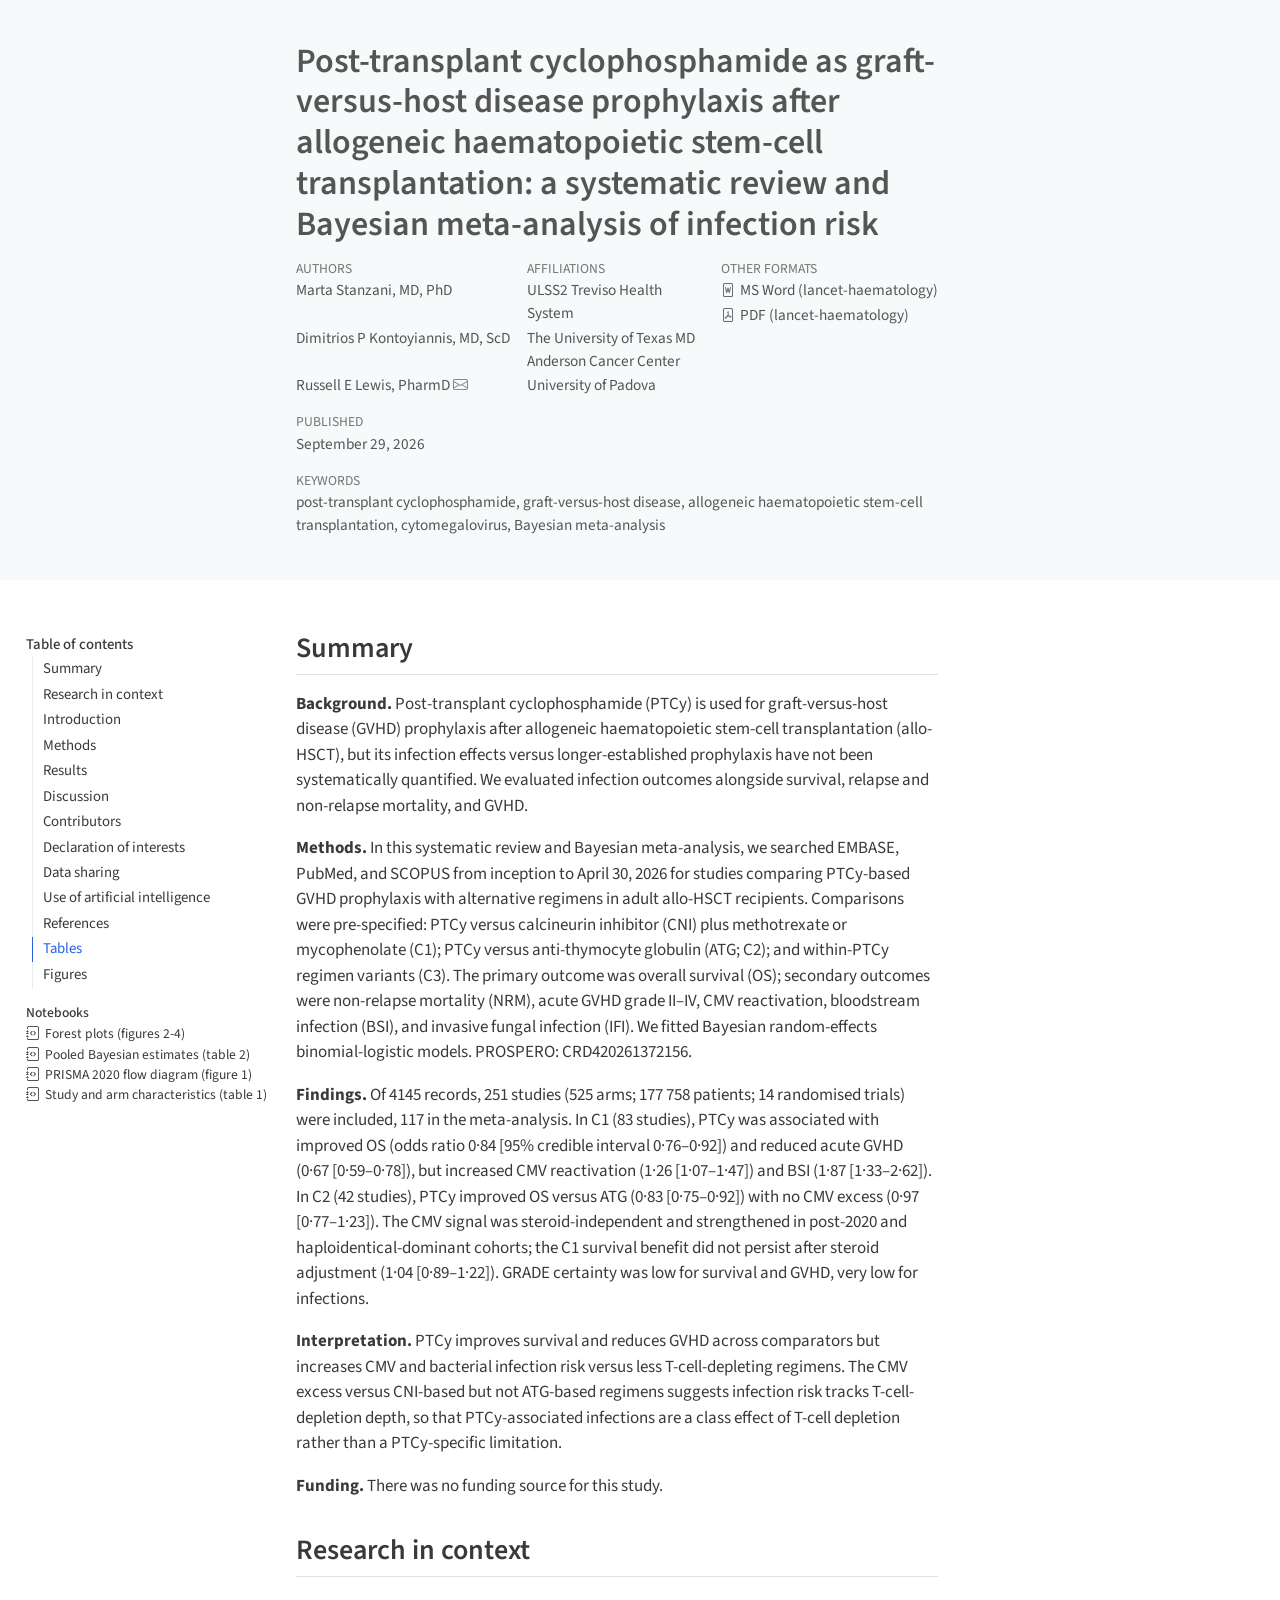
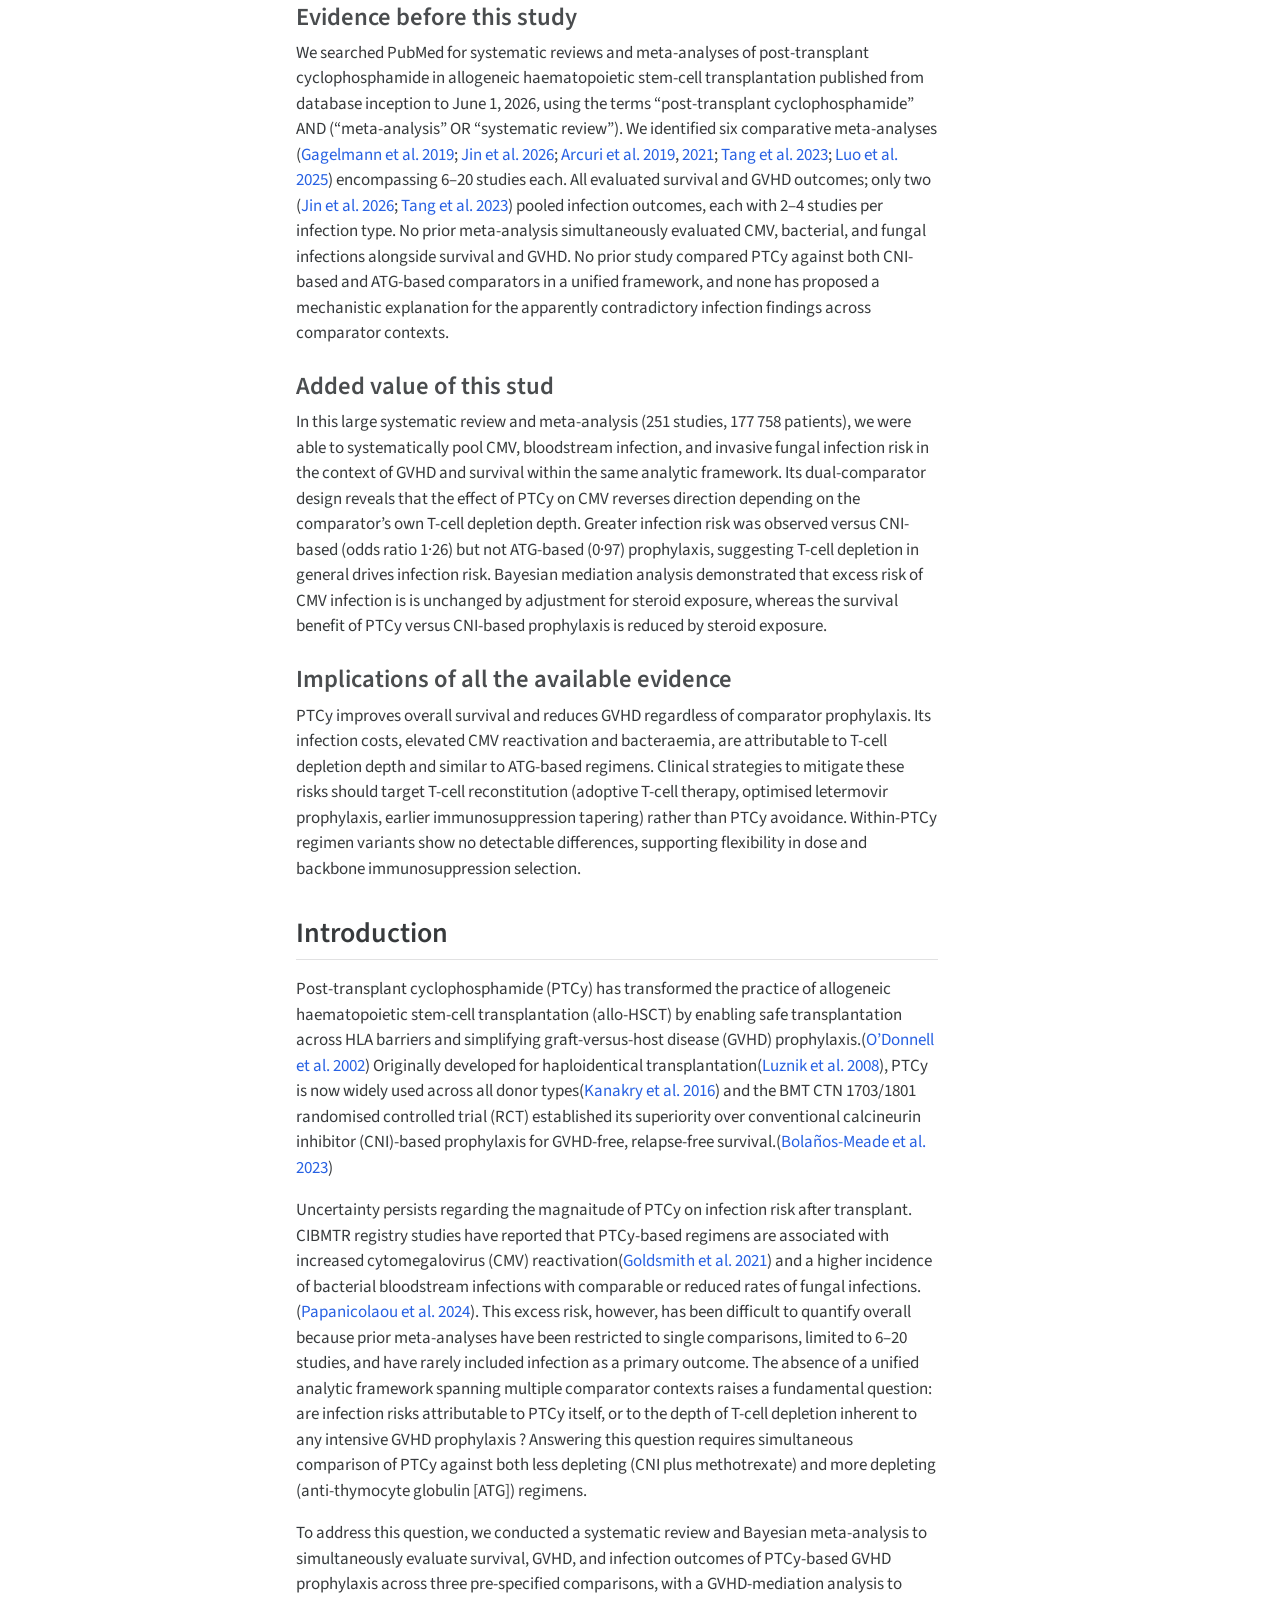
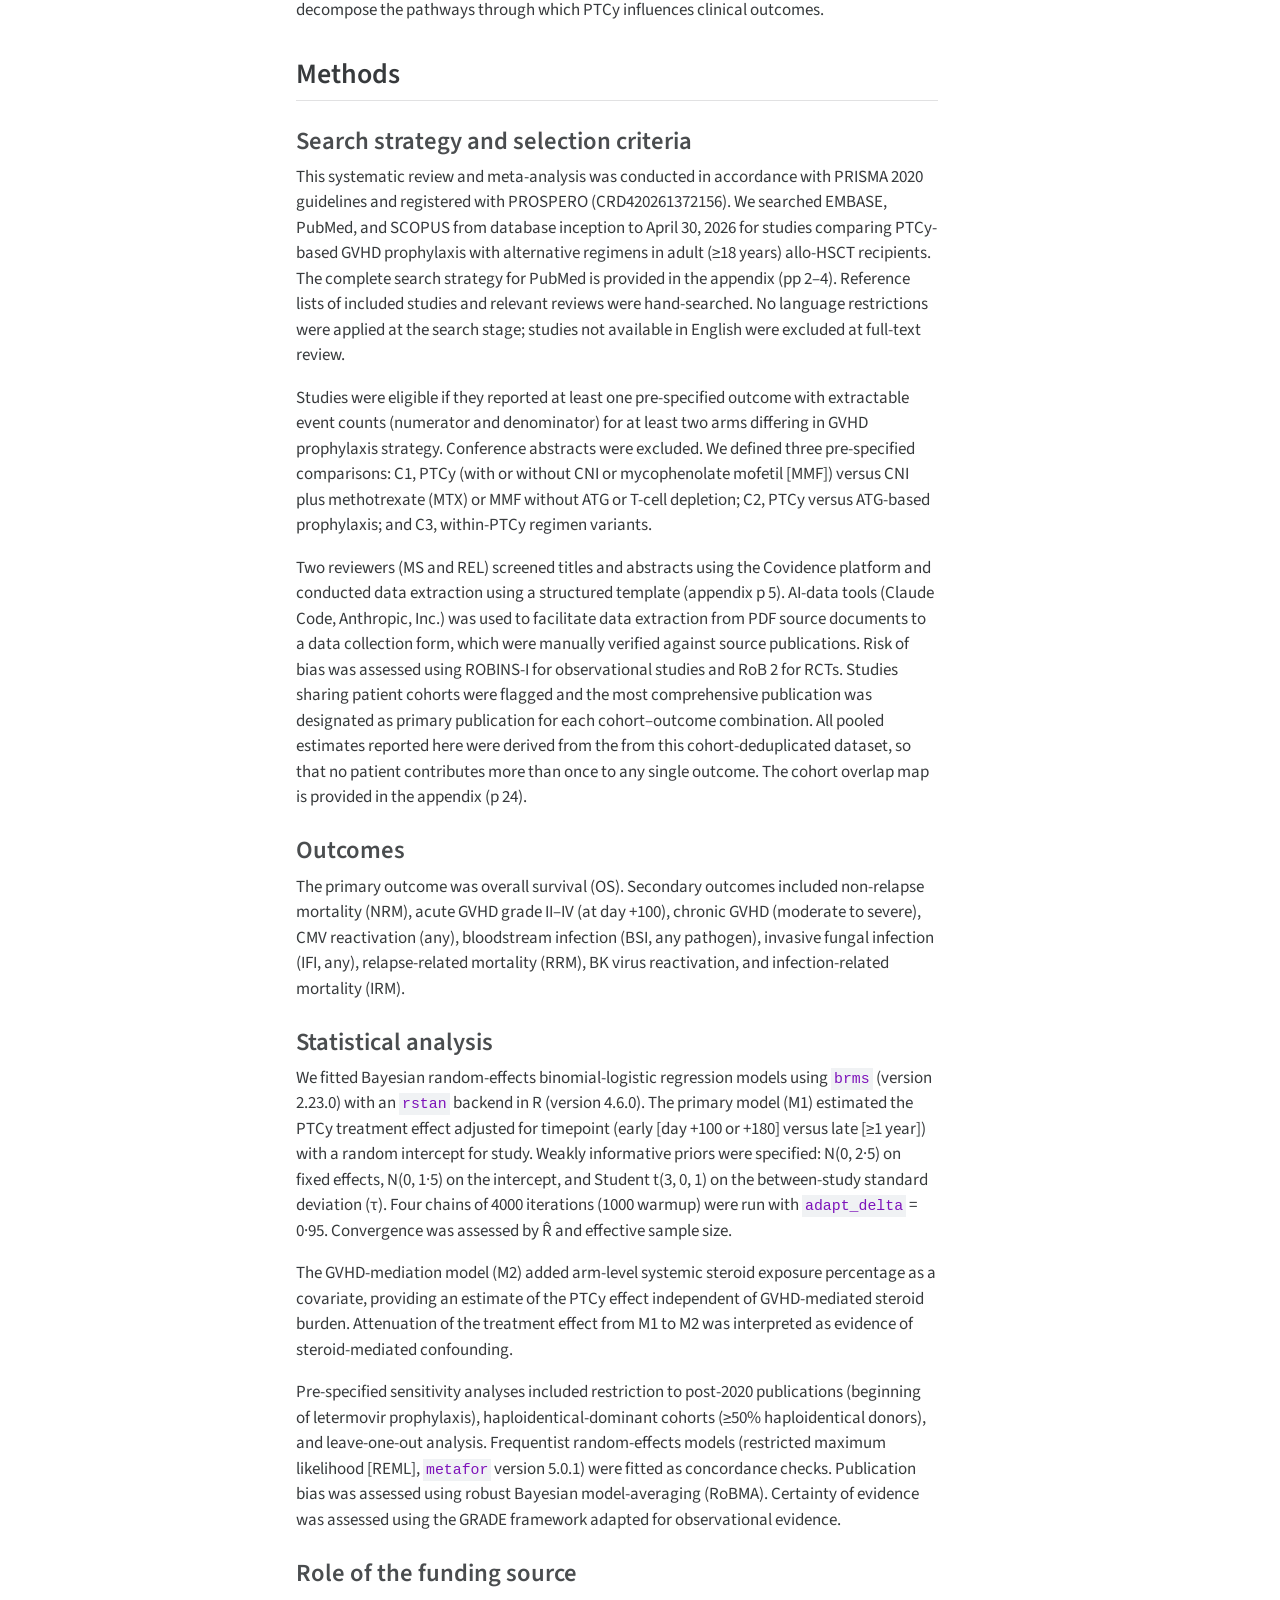
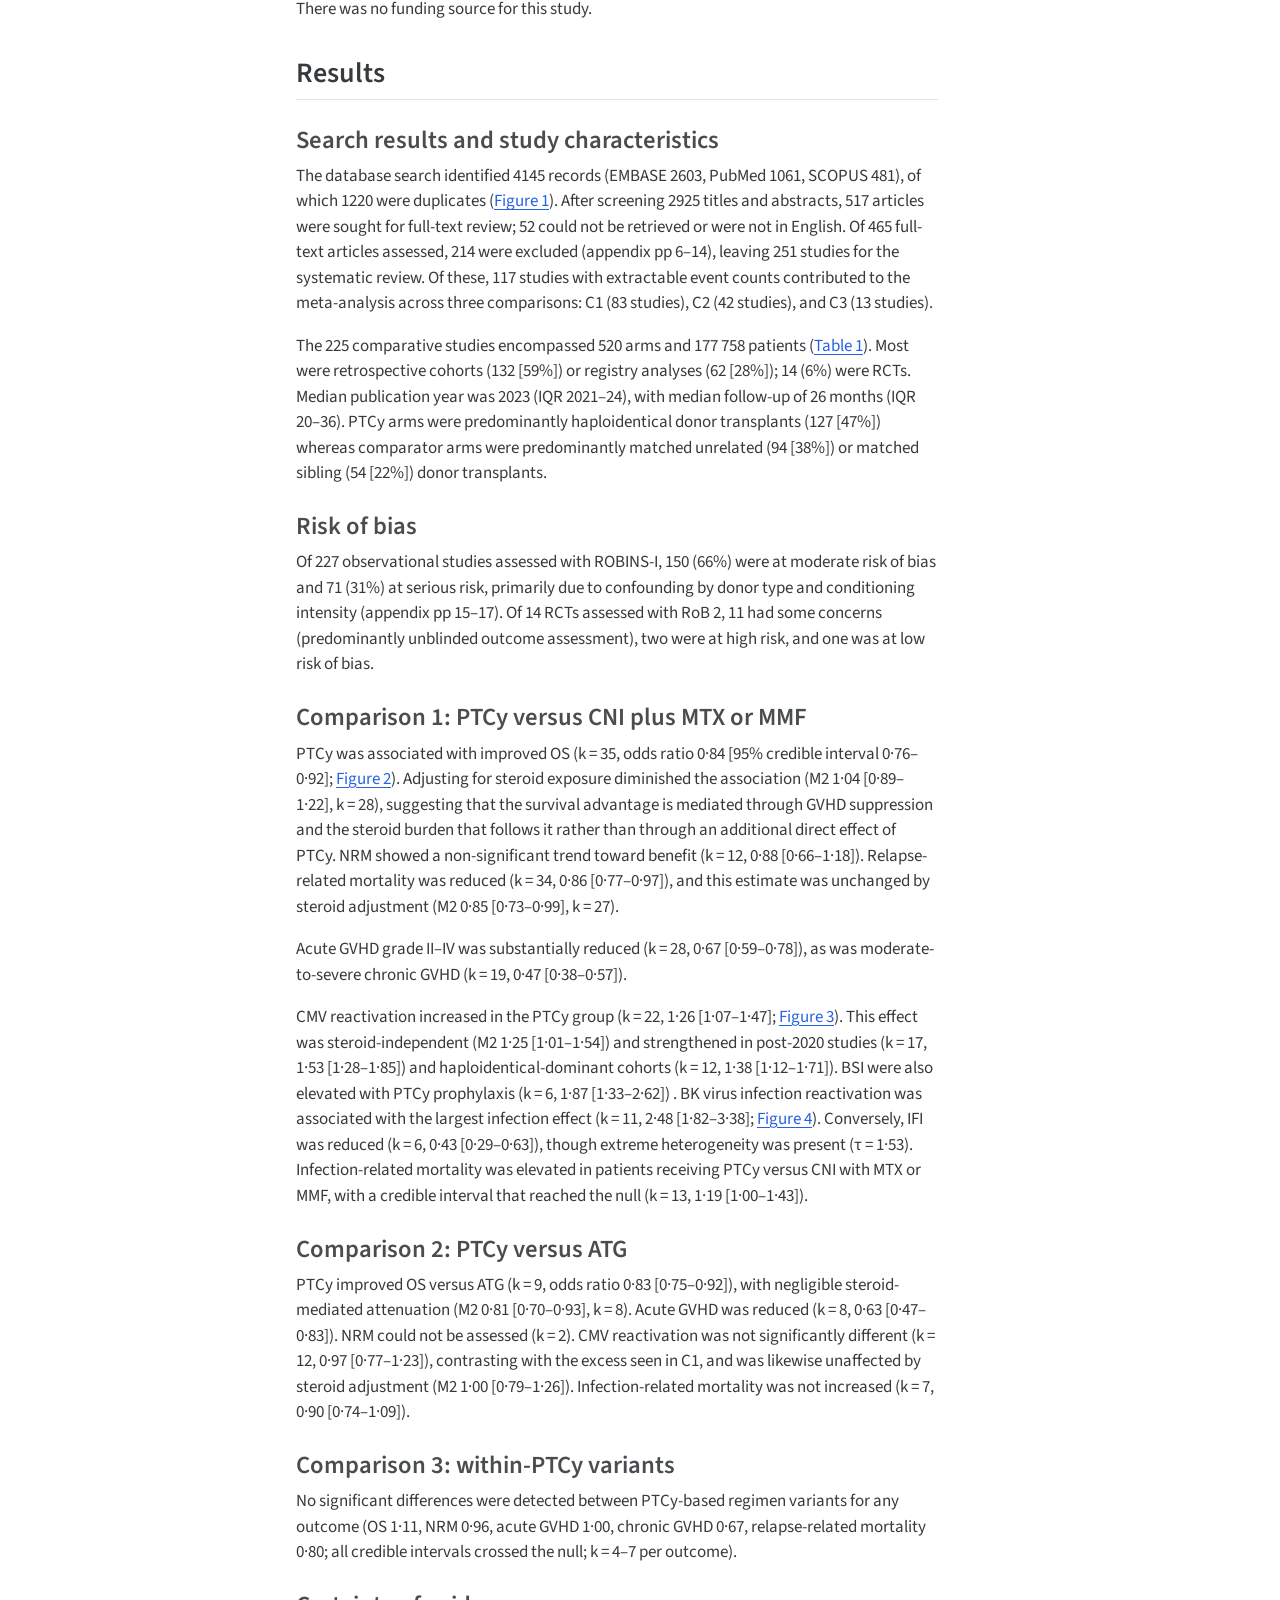
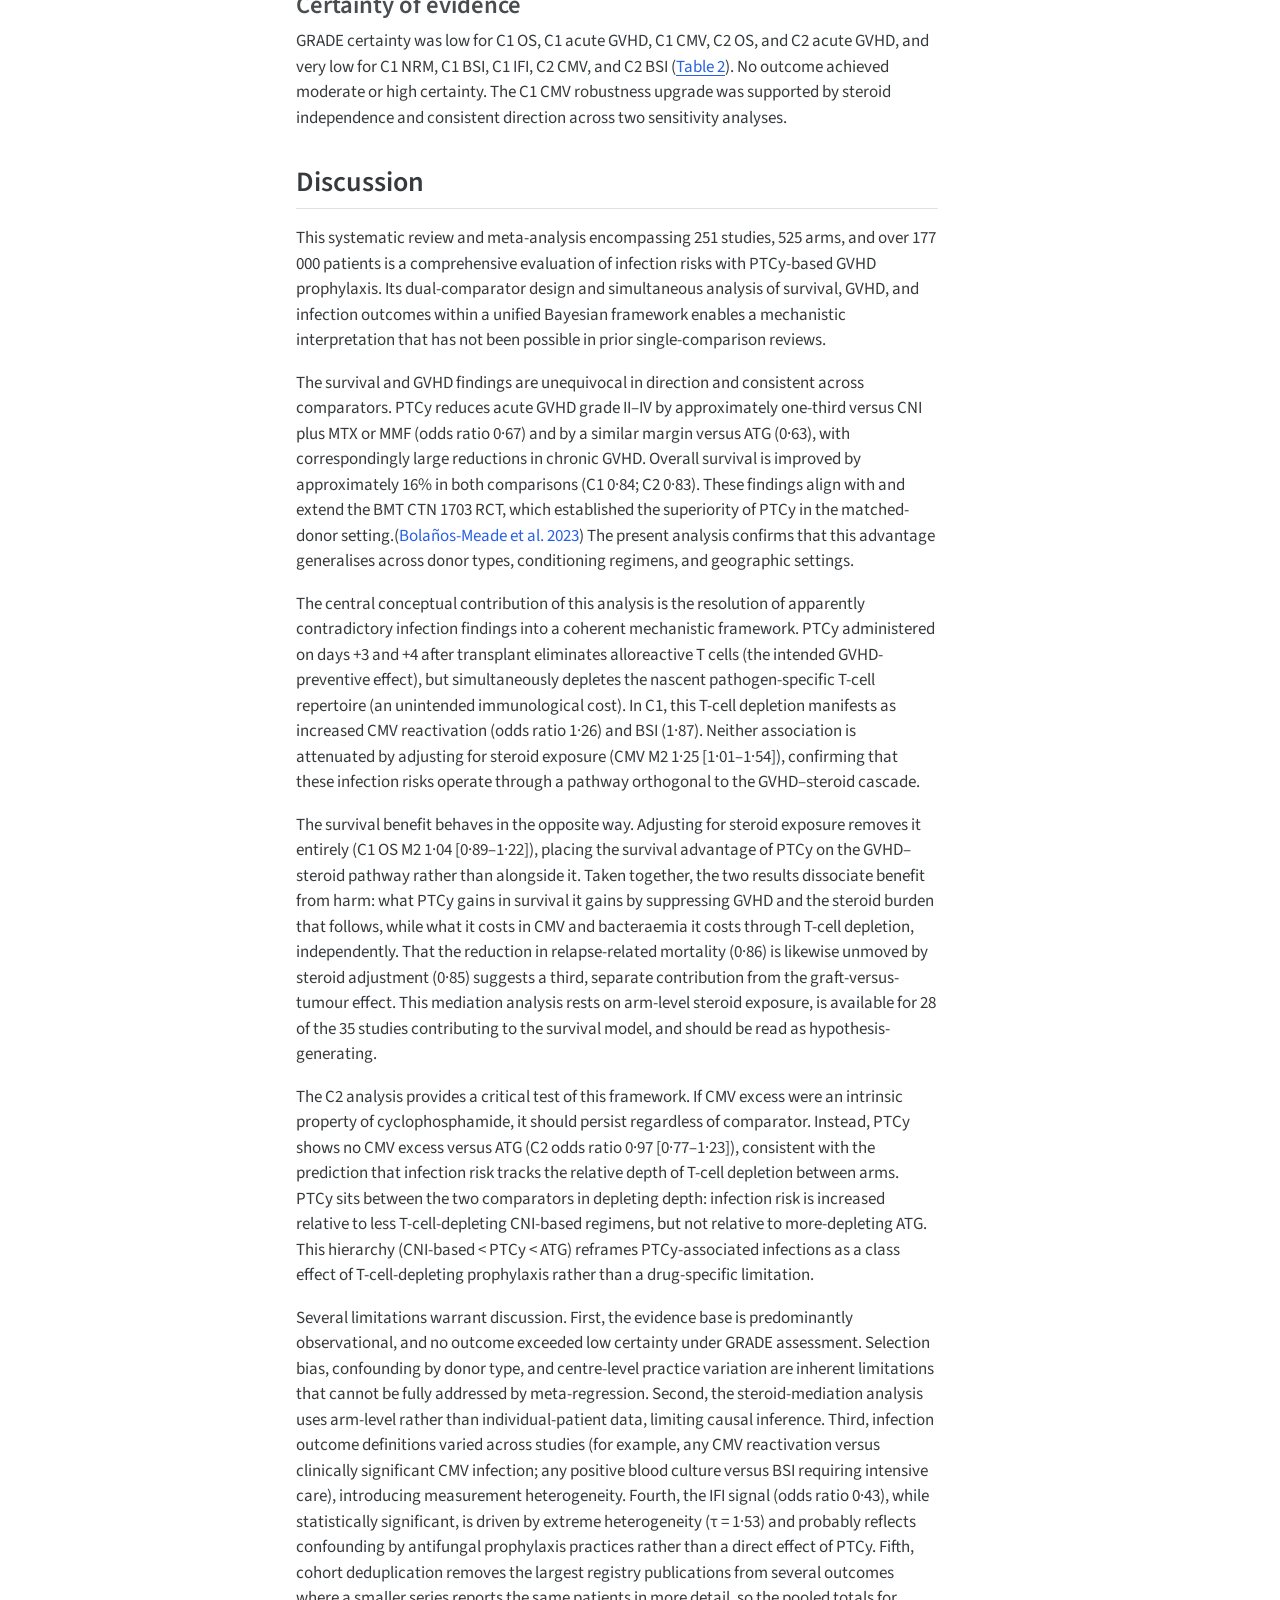
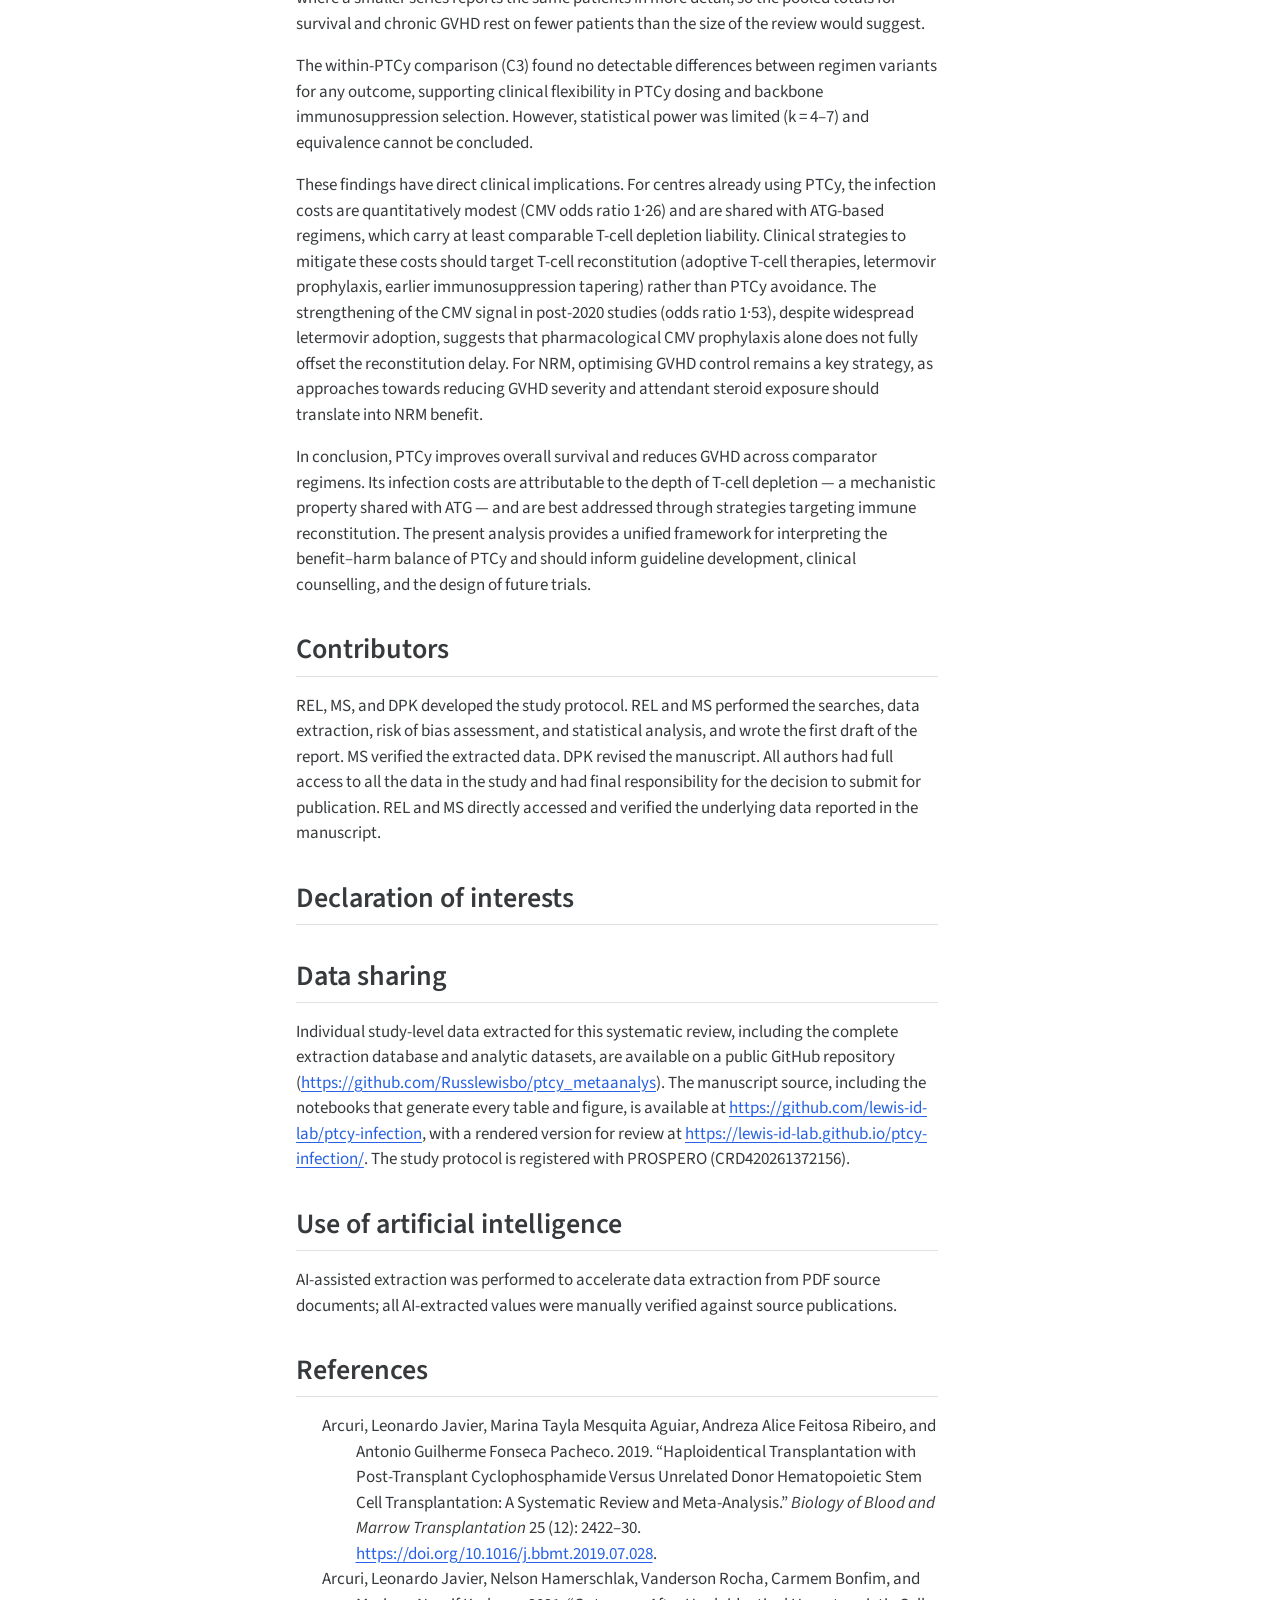
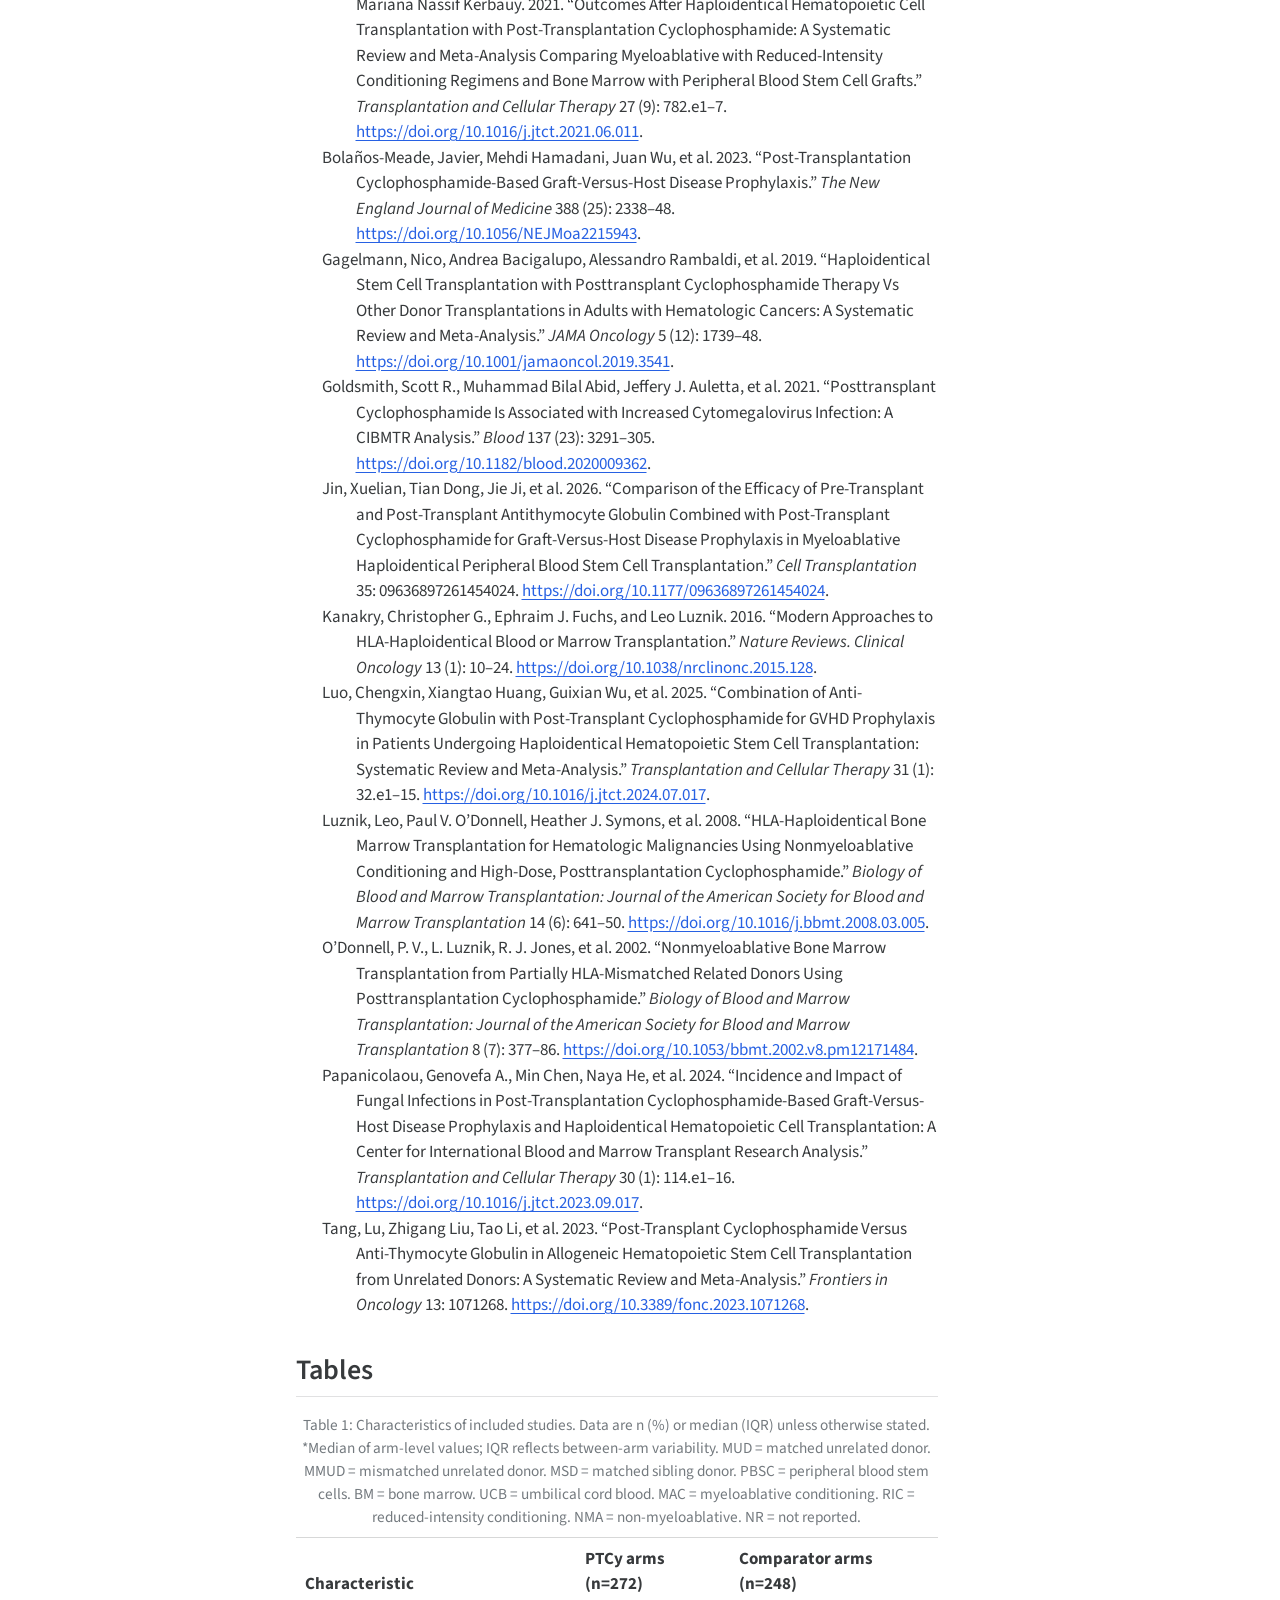
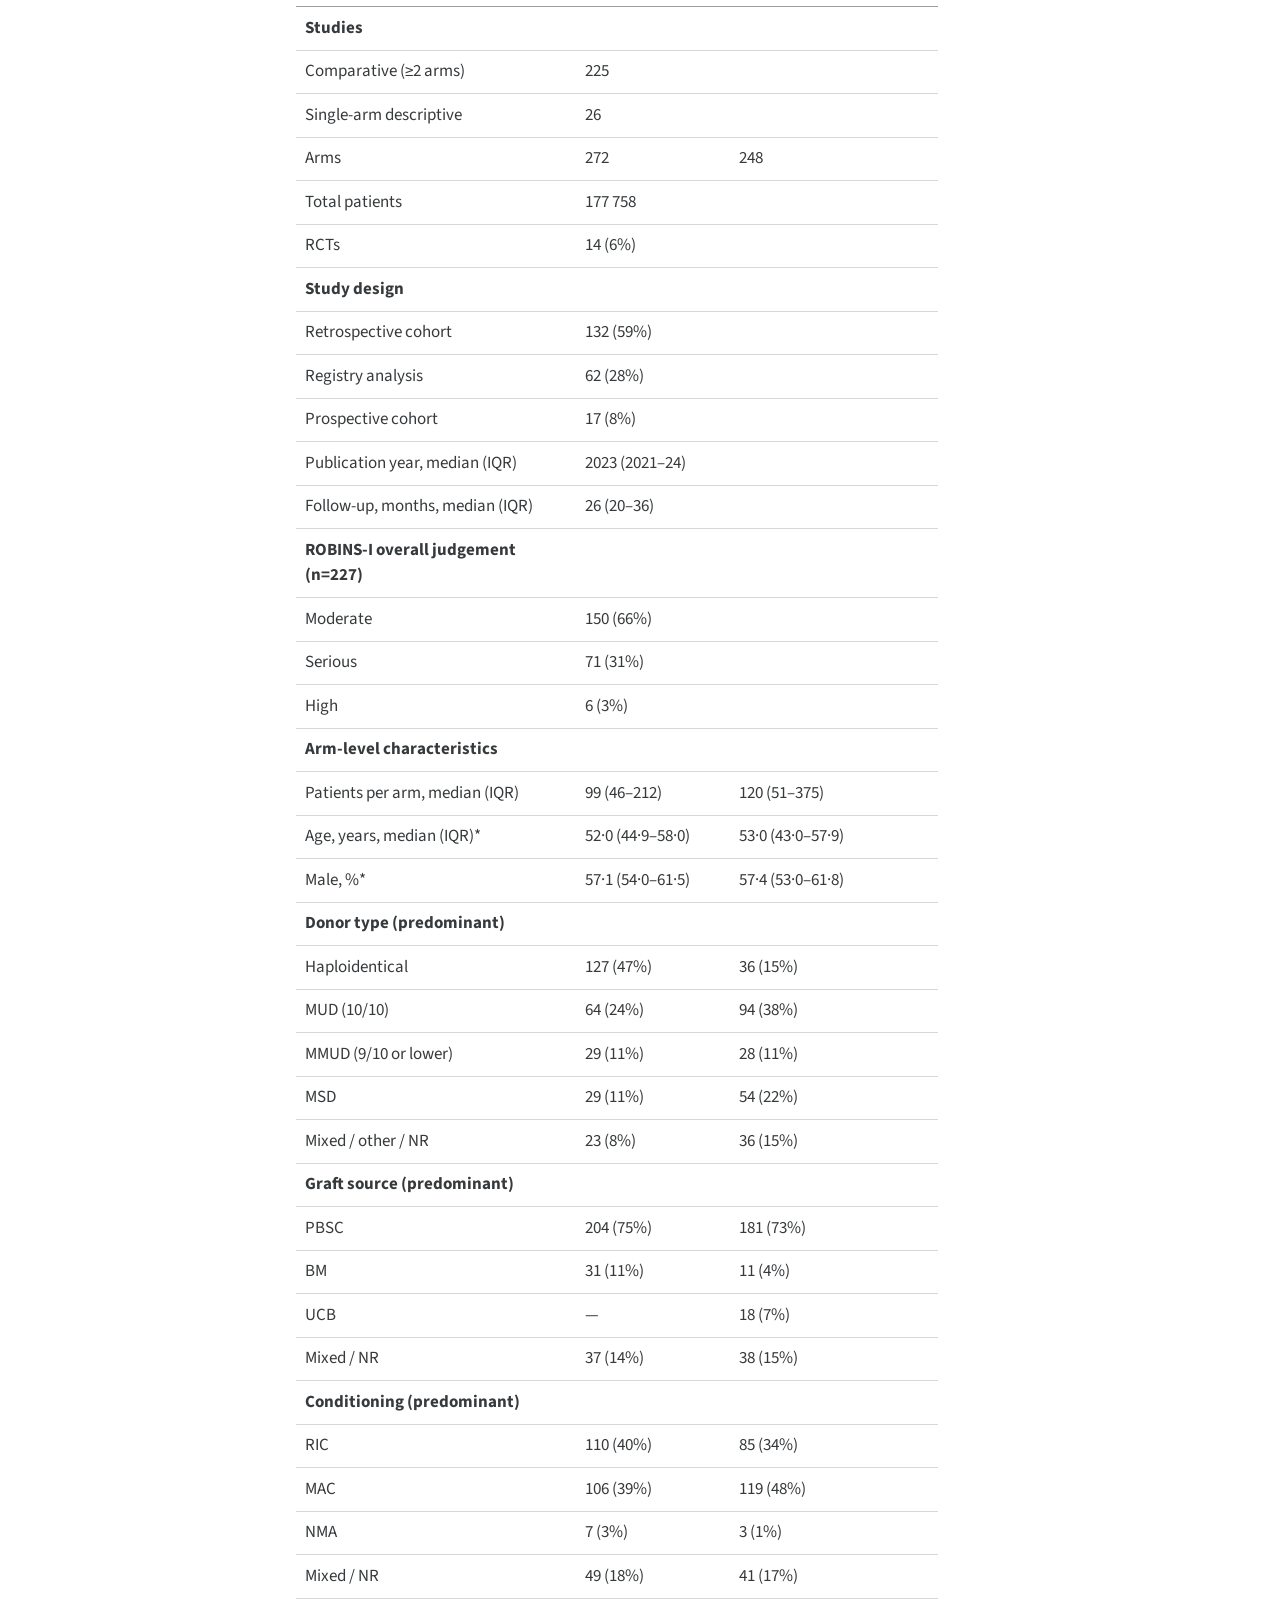
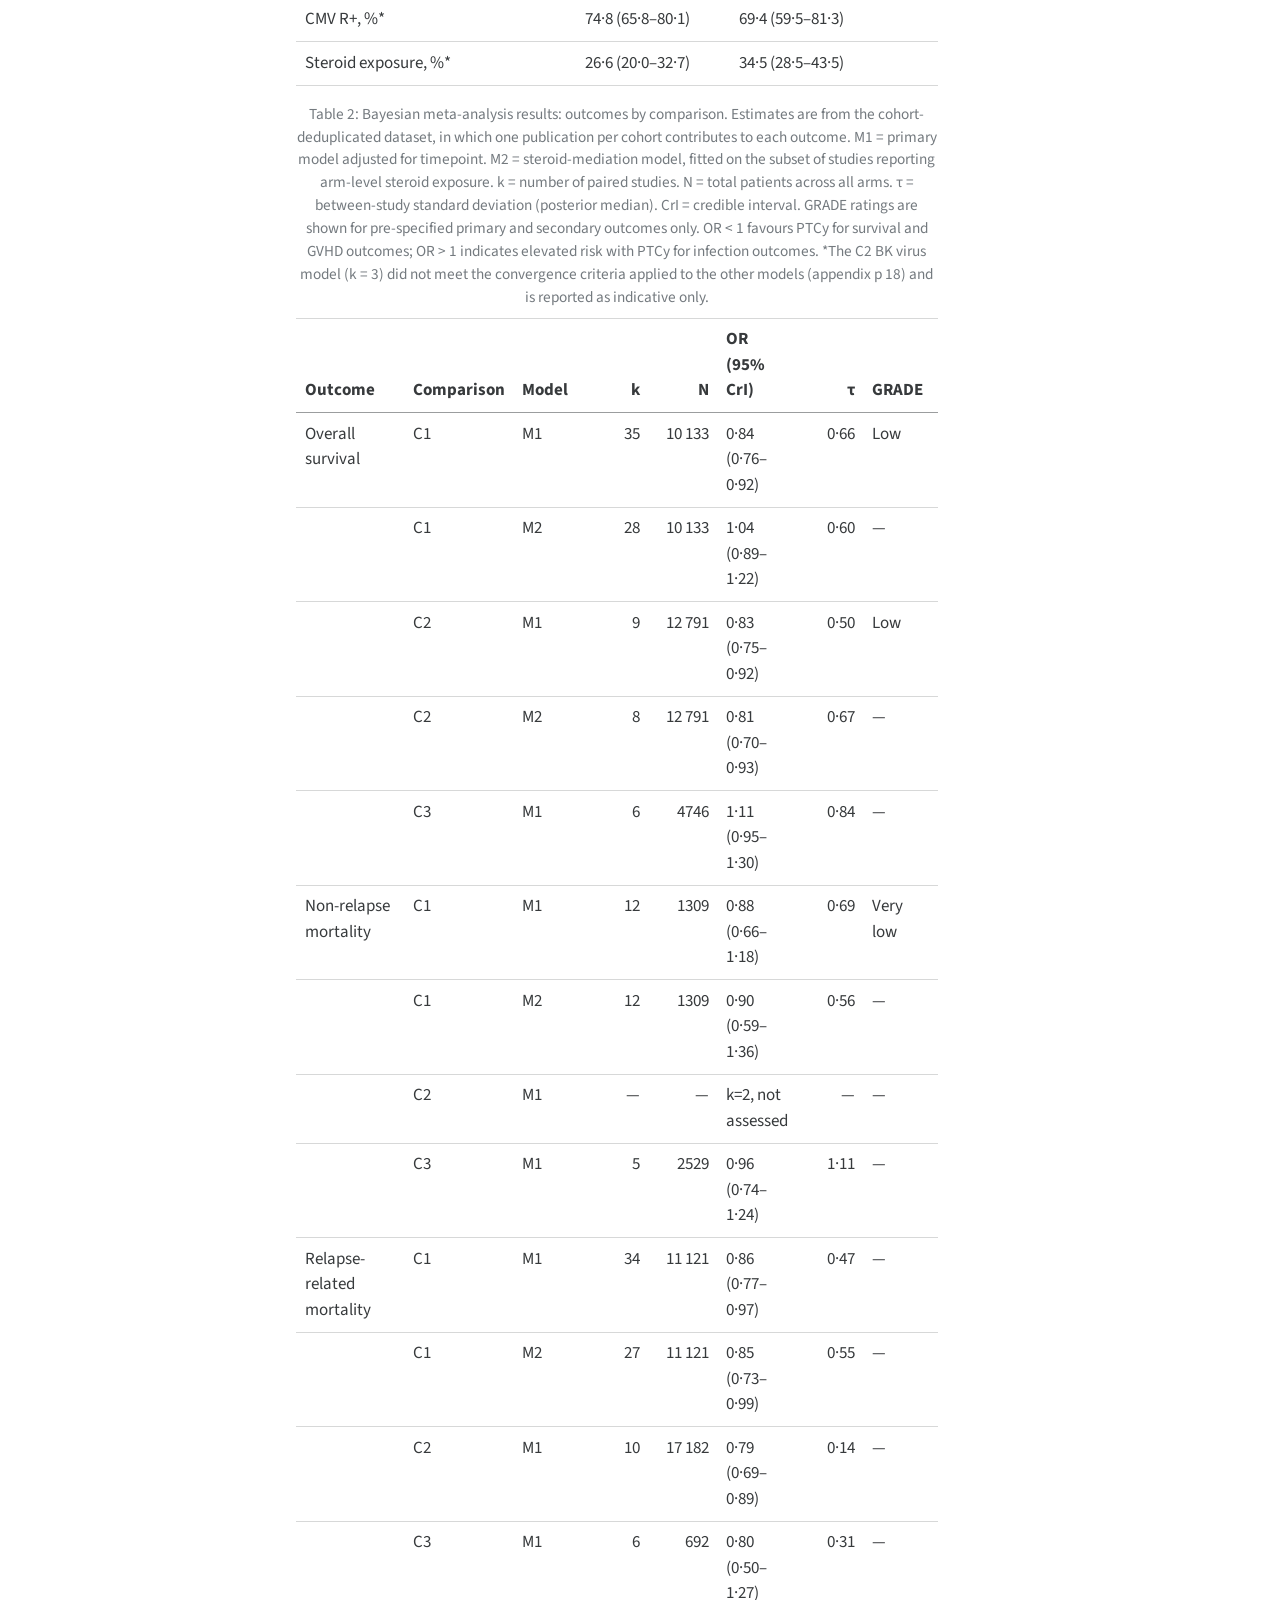
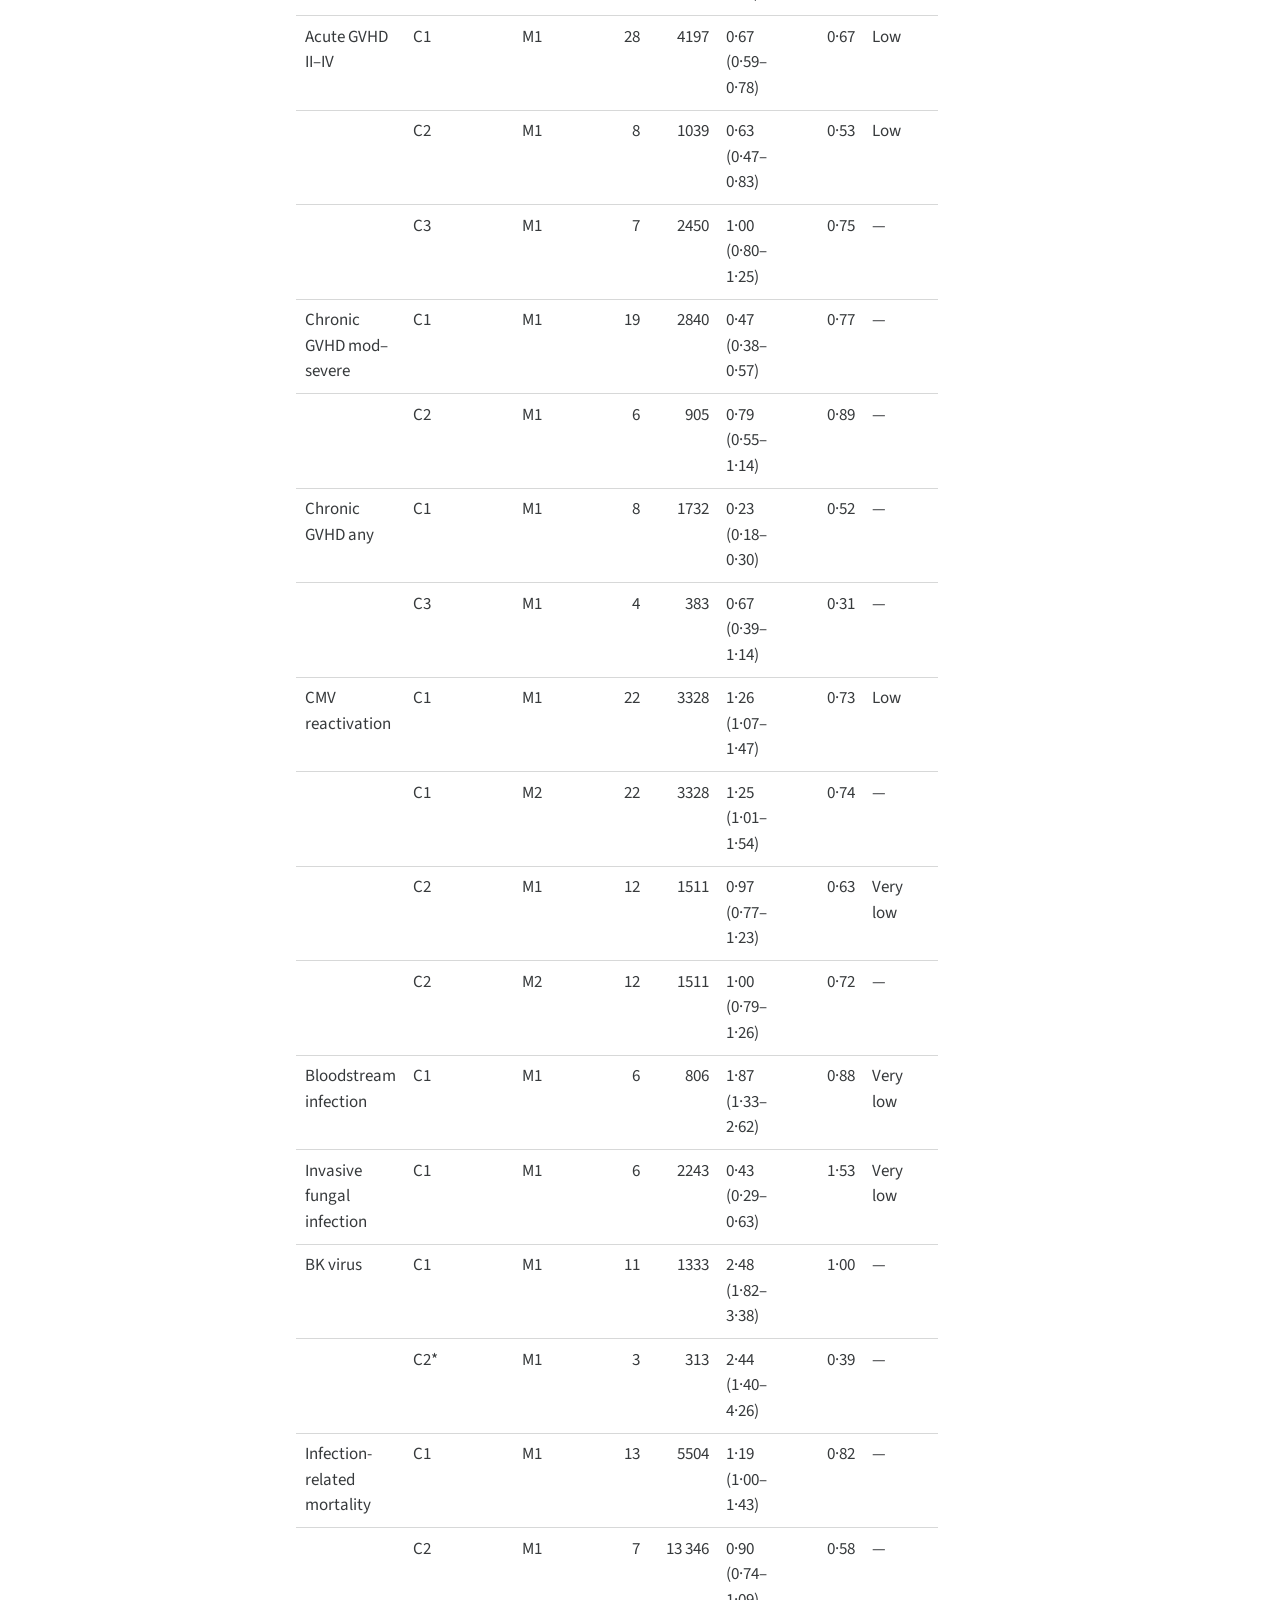
==== index.html @ 62291aff "Clarify T-cell depletion hierarchy sentence" ====
<!DOCTYPE html>
<html xmlns="http://www.w3.org/1999/xhtml" lang="en" xml:lang="en"><head>

<meta charset="utf-8">
<meta name="generator" content="quarto-1.10.18">

<meta name="viewport" content="width=device-width, initial-scale=1.0, user-scalable=yes">

<meta name="author" content="Marta Stanzani">
<meta name="author" content="Dimitrios P Kontoyiannis">
<meta name="author" content="Russell E Lewis">
<meta name="dcterms.date" content="2026-09-29">
<meta name="keywords" content="post-transplant cyclophosphamide, graft-versus-host disease, allogeneic haematopoietic stem-cell transplantation, cytomegalovirus, Bayesian meta-analysis">

<title>Post-transplant cyclophosphamide as graft-versus-host disease prophylaxis after allogeneic haematopoietic stem-cell transplantation: a systematic review and Bayesian meta-analysis of infection risk</title>
<style>
/* Default styles provided by pandoc.
** See https://pandoc.org/MANUAL.html#variables-for-html for config info.
*/
span.smallcaps{font-variant: small-caps;}
div.columns{display: flex; gap: 1.5em;}
div.column{flex: auto;}
@media screen {
div.columns{gap: min(4vw, 1.5em);}
div.column{overflow-x: auto;}
}
div.hanging-indent{margin-left: 1.5em; text-indent: -1.5em;}
ul.task-list{list-style: none;}
ul.task-list li input[type="checkbox"] {
  width: 0.8em;
  margin: 0 0.8em 0.2em -1em; /* quarto-specific, see https://github.com/quarto-dev/quarto-cli/issues/4556 */ 
  vertical-align: middle;
}
/* CSS for citations */
div.csl-bib-body { }
div.csl-entry {
  clear: both;
}
.hanging-indent div.csl-entry {
  margin-left:2em;
  text-indent:-2em;
}
div.csl-left-margin {
  min-width:2em;
  float:left;
}
div.csl-right-inline {
  margin-left:2em;
  padding-left:1em;
}
div.csl-indent {
  margin-left: 2em;
}</style>


<script src="site_libs/clipboard/clipboard.min.js"></script>
<script src="site_libs/quarto-html/quarto.js" type="module"></script>
<script src="site_libs/quarto-html/tabsets/tabsets.js" type="module"></script>
<script src="site_libs/quarto-html/popper.min.js"></script>
<script src="site_libs/quarto-html/tippy.umd.min.js"></script>
<script src="site_libs/quarto-html/anchor.min.js"></script>
<link href="site_libs/quarto-html/tippy.css" rel="stylesheet">
<link href="site_libs/quarto-html/quarto-syntax-highlighting-64a204ab8560d761af7679ceaba22944.css" rel="stylesheet" id="quarto-text-highlighting-styles">
<script src="site_libs/bootstrap/bootstrap.min.js"></script>
<link href="site_libs/bootstrap/bootstrap-icons.css" rel="stylesheet">
<link href="site_libs/bootstrap/bootstrap-62e2d20df198e8a01bb734742f2e28cf.min.css" rel="stylesheet" append-hash="true" id="quarto-bootstrap" data-mode="light">
<script src="site_libs/quarto-contrib/glightbox/glightbox.min.js"></script>
<link href="site_libs/quarto-contrib/glightbox/glightbox.min.css" rel="stylesheet">
<link href="site_libs/quarto-contrib/glightbox/lightbox.css" rel="stylesheet">


<meta name="citation_title" content="Post-transplant cyclophosphamide as graft-versus-host disease prophylaxis after allogeneic haematopoietic stem-cell transplantation: a systematic review and Bayesian meta-analysis of infection risk">
<meta name="citation_keywords" content="post-transplant cyclophosphamide,graft-versus-host disease,allogeneic haematopoietic stem-cell transplantation,cytomegalovirus,Bayesian meta-analysis">
<meta name="citation_author" content="Marta Stanzani">
<meta name="citation_author" content="Dimitrios P Kontoyiannis">
<meta name="citation_author" content="Russell E Lewis">
<meta name="citation_publication_date" content="2026-09-29">
<meta name="citation_cover_date" content="2026-09-29">
<meta name="citation_year" content="2026">
<meta name="citation_online_date" content="2026-09-29">
<meta name="citation_language" content="en">
<meta name="citation_reference" content="citation_title=Haploidentical stem cell transplantation with posttransplant cyclophosphamide therapy vs other donor transplantations in adults with hematologic cancers: A systematic review and meta-analysis;,citation_author=Nico Gagelmann;,citation_author=Andrea Bacigalupo;,citation_author=Alessandro Rambaldi;,citation_author=Dieter Hoelzer;,citation_author=Jörg Halter;,citation_author=Jaime Sanz;,citation_author=Francesca Bonifazi;,citation_author=Ellen Meijer;,citation_author=Maija Itälä-Remes;,citation_author=Markéta Marková;,citation_author=Carlos Solano;,citation_author=Nicolaus Kröger;,citation_publication_date=2019;,citation_cover_date=2019;,citation_year=2019;,citation_issue=12;,citation_doi=10.1001/jamaoncol.2019.3541;,citation_issn=2374-2437;,citation_volume=5;,citation_journal_title=JAMA Oncology;">
<meta name="citation_reference" content="citation_title=Comparison of the efficacy of pre-transplant and post-transplant antithymocyte globulin combined with post-transplant cyclophosphamide for graft-versus-host disease prophylaxis in myeloablative haploidentical peripheral blood stem cell transplantation;,citation_author=Xuelian Jin;,citation_author=Tian Dong;,citation_author=Jie Ji;,citation_author=Zhigang Liu;,citation_author=Pu Kuang;,citation_author=Jian Li;,citation_author=Yu Wu;,citation_author=Juan Xu;,citation_author=Zerong Wang;,citation_author=Jiajia Zeng;,citation_author=Zilin Xiong;,citation_author=Xinchuan Chen;,citation_publication_date=2026;,citation_cover_date=2026;,citation_year=2026;,citation_doi=10.1177/09636897261454024;,citation_issn=0963-6897;,citation_pmid=42223061;,citation_volume=35;,citation_journal_title=Cell Transplantation;">
<meta name="citation_reference" content="citation_title=Haploidentical transplantation with post-transplant cyclophosphamide versus unrelated donor hematopoietic stem cell transplantation: A systematic review and meta-analysis;,citation_author=Leonardo Javier Arcuri;,citation_author=Marina Tayla Mesquita Aguiar;,citation_author=Andreza Alice Feitosa Ribeiro;,citation_author=Antonio Guilherme Fonseca Pacheco;,citation_publication_date=2019;,citation_cover_date=2019;,citation_year=2019;,citation_issue=12;,citation_doi=10.1016/j.bbmt.2019.07.028;,citation_issn=10838791;,citation_volume=25;,citation_journal_title=Biology of Blood and Marrow Transplantation;">
<meta name="citation_reference" content="citation_title=Outcomes after haploidentical hematopoietic cell transplantation with post-transplantation cyclophosphamide: A systematic review and meta-analysis comparing myeloablative with reduced-intensity conditioning regimens and bone marrow with peripheral blood stem cell grafts;,citation_author=Leonardo Javier Arcuri;,citation_author=Nelson Hamerschlak;,citation_author=Vanderson Rocha;,citation_author=Carmem Bonfim;,citation_author=Mariana Nassif Kerbauy;,citation_publication_date=2021;,citation_cover_date=2021;,citation_year=2021;,citation_issue=9;,citation_doi=10.1016/j.jtct.2021.06.011;,citation_issn=2666-6367;,citation_pmid=34146733;,citation_volume=27;,citation_journal_title=Transplantation and Cellular Therapy;">
<meta name="citation_reference" content="citation_title=Post-transplant cyclophosphamide versus anti-thymocyte globulin in allogeneic hematopoietic stem cell transplantation from unrelated donors: A systematic review and meta-analysis;,citation_author=Lu Tang;,citation_author=Zhigang Liu;,citation_author=Tao Li;,citation_author=Tian Dong;,citation_author=Qiuhui Wu;,citation_author=Ting Niu;,citation_author=Ting Liu;,citation_author=Jie Ji;,citation_publication_date=2023;,citation_cover_date=2023;,citation_year=2023;,citation_doi=10.3389/fonc.2023.1071268;,citation_issn=2234-943X;,citation_pmid=36874098;,citation_volume=13;,citation_journal_title=Frontiers in Oncology;">
<meta name="citation_reference" content="citation_title=Combination of anti-thymocyte globulin with post-transplant cyclophosphamide for GVHD prophylaxis in patients undergoing haploidentical hematopoietic stem cell transplantation: Systematic review and meta-analysis;,citation_author=Chengxin Luo;,citation_author=Xiangtao Huang;,citation_author=Guixian Wu;,citation_author=Yarui Huang;,citation_author=Yaqun Ding;,citation_author=Zhen Huang;,citation_author=Qiuyue Song;,citation_author=Jieping Chen;,citation_author=Xi Li;,citation_author=Shuangnian Xu;,citation_publication_date=2025;,citation_cover_date=2025;,citation_year=2025;,citation_issue=1;,citation_doi=10.1016/j.jtct.2024.07.017;,citation_issn=2666-6367;,citation_pmid=39084262;,citation_volume=31;,citation_journal_title=Transplantation and Cellular Therapy;">
<meta name="citation_reference" content="citation_title=Nonmyeloablative bone marrow transplantation from partially HLA-mismatched related donors using posttransplantation cyclophosphamide;,citation_author=P. V. O’Donnell;,citation_author=L. Luznik;,citation_author=R. J. Jones;,citation_author=G. B. Vogelsang;,citation_author=M. S. Leffell;,citation_author=M. Phelps;,citation_author=P. Rhubart;,citation_author=K. Cowan;,citation_author=S. Piantados;,citation_author=E. J. Fuchs;,citation_publication_date=2002;,citation_cover_date=2002;,citation_year=2002;,citation_issue=7;,citation_doi=10.1053/bbmt.2002.v8.pm12171484;,citation_issn=1083-8791;,citation_pmid=12171484;,citation_volume=8;,citation_journal_title=Biology of Blood and Marrow Transplantation: Journal of the American Society for Blood and Marrow Transplantation;">
<meta name="citation_reference" content="citation_title=HLA-haploidentical bone marrow transplantation for hematologic malignancies using nonmyeloablative conditioning and high-dose, posttransplantation cyclophosphamide;,citation_author=Leo Luznik;,citation_author=Paul V. O’Donnell;,citation_author=Heather J. Symons;,citation_author=Allen R. Chen;,citation_author=M. Susan Leffell;,citation_author=Marianna Zahurak;,citation_author=Ted A. Gooley;,citation_author=Steve Piantadosi;,citation_author=Michele Kaup;,citation_author=Richard F. Ambinder;,citation_author=Carol Ann Huff;,citation_author=William Matsui;,citation_author=Javier Bolaños-Meade;,citation_author=Ivan Borrello;,citation_author=Jonathan D. Powell;,citation_author=Elizabeth Harrington;,citation_author=Sandy Warnock;,citation_author=Mary Flowers;,citation_author=Robert A. Brodsky;,citation_author=Brenda M. Sandmaier;,citation_author=Rainer F. Storb;,citation_author=Richard J. Jones;,citation_author=Ephraim J. Fuchs;,citation_publication_date=2008;,citation_cover_date=2008;,citation_year=2008;,citation_issue=6;,citation_doi=10.1016/j.bbmt.2008.03.005;,citation_issn=1523-6536;,citation_pmid=18489989;,citation_volume=14;,citation_journal_title=Biology of Blood and Marrow Transplantation: Journal of the American Society for Blood and Marrow Transplantation;">
<meta name="citation_reference" content="citation_title=Modern approaches to HLA-haploidentical blood or marrow transplantation;,citation_author=Christopher G. Kanakry;,citation_author=Ephraim J. Fuchs;,citation_author=Leo Luznik;,citation_publication_date=2016;,citation_cover_date=2016;,citation_year=2016;,citation_issue=1;,citation_doi=10.1038/nrclinonc.2015.128;,citation_issn=1759-4782;,citation_pmid=26305035;,citation_volume=13;,citation_journal_title=Nature Reviews. Clinical Oncology;">
<meta name="citation_reference" content="citation_title=Post-transplantation cyclophosphamide-based graft-versus-host disease prophylaxis;,citation_author=Javier Bolaños-Meade;,citation_author=Mehdi Hamadani;,citation_author=Juan Wu;,citation_author=Monzr M. Al Malki;,citation_author=Michael J. Martens;,citation_author=Lyndsey Runaas;,citation_author=Hany Elmariah;,citation_author=Andrew R. Rezvani;,citation_author=Mahasweta Gooptu;,citation_author=Karilyn T. Larkin;,citation_author=Brian C. Shaffer;,citation_author=Najla El Jurdi;,citation_author=Alison W. Loren;,citation_author=Melhem Solh;,citation_author=Aric C. Hall;,citation_author=Amin M. Alousi;,citation_author=Omer H. Jamy;,citation_author=Miguel-Angel Perales;,citation_author=Janny M. Yao;,citation_author=Kristy Applegate;,citation_author=Ami S. Bhatt;,citation_author=Leslie S. Kean;,citation_author=Yvonne A. Efebera;,citation_author=Ran Reshef;,citation_author=William Clark;,citation_author=Nancy L. DiFronzo;,citation_author=Eric Leifer;,citation_author=Mary M. Horowitz;,citation_author=Richard J. Jones;,citation_author=Shernan G. Holtan;,citation_author=BMT CTN 1703 Investigators;,citation_publication_date=2023;,citation_cover_date=2023;,citation_year=2023;,citation_issue=25;,citation_doi=10.1056/NEJMoa2215943;,citation_issn=1533-4406;,citation_pmid=37342922;,citation_volume=388;,citation_journal_title=The New England Journal of Medicine;">
<meta name="citation_reference" content="citation_title=Posttransplant cyclophosphamide is associated with increased cytomegalovirus infection: A CIBMTR analysis;,citation_author=Scott R. Goldsmith;,citation_author=Muhammad Bilal Abid;,citation_author=Jeffery J. Auletta;,citation_author=Asad Bashey;,citation_author=Amer Beitinjaneh;,citation_author=Paul Castillo;,citation_author=Roy F. Chemaly;,citation_author=Min Chen;,citation_author=Stefan Ciurea;,citation_author=Christopher E. Dandoy;,citation_author=Miguel Ángel Díaz;,citation_author=Ephraim Fuchs;,citation_author=Siddhartha Ganguly;,citation_author=Christopher G. Kanakry;,citation_author=Jennifer A. Kanakry;,citation_author=Soyoung Kim;,citation_author=Krishna V. Komanduri;,citation_author=Maxwell M. Krem;,citation_author=Hillard M. Lazarus;,citation_author=Hongtao Liu;,citation_author=Per Ljungman;,citation_author=Richard Masiarz;,citation_author=Carolyn Mulroney;,citation_author=Sunita Nathan;,citation_author=Taiga Nishihori;,citation_author=Kristin M. Page;,citation_author=Miguel-Angel Perales;,citation_author=Randy Taplitz;,citation_author=Rizwan Romee;,citation_author=Marcie Riches;,citation_publication_date=2021;,citation_cover_date=2021;,citation_year=2021;,citation_issue=23;,citation_doi=10.1182/blood.2020009362;,citation_issn=1528-0020;,citation_pmid=33657221;,citation_volume=137;,citation_journal_title=Blood;">
<meta name="citation_reference" content="citation_title=Incidence and impact of fungal infections in post-transplantation cyclophosphamide-based graft-versus-host disease prophylaxis and haploidentical hematopoietic cell transplantation: A center for international blood and marrow transplant research analysis;,citation_author=Genovefa A. Papanicolaou;,citation_author=Min Chen;,citation_author=Naya He;,citation_author=Michael J. Martens;,citation_author=Soyoung Kim;,citation_author=Marjorie V. Batista;,citation_author=Neel S. Bhatt;,citation_author=Peiman Hematti;,citation_author=Joshua A. Hill;,citation_author=Hongtao Liu;,citation_author=Sunita Nathan;,citation_author=Matthew D. Seftel;,citation_author=Akshay Sharma;,citation_author=Edmund K. Waller;,citation_author=John R. Wingard;,citation_author=Jo-Anne H. Young;,citation_author=Christopher E. Dandoy;,citation_author=Miguel-Angel Perales;,citation_author=Roy F. Chemaly;,citation_author=Marcie Riches;,citation_author=Celalettin Ustun;,citation_publication_date=2024;,citation_cover_date=2024;,citation_year=2024;,citation_issue=1;,citation_doi=10.1016/j.jtct.2023.09.017;,citation_issn=2666-6367;,citation_volume=30;,citation_journal_title=Transplantation and Cellular Therapy;">
</head>

<body class="quarto-light">

<header id="title-block-header" class="quarto-title-block default toc-left page-columns page-full">
  <div class="quarto-title-banner page-columns page-full">
    <div class="quarto-title column-body">
      <h1 class="title">Post-transplant cyclophosphamide as graft-versus-host disease prophylaxis after allogeneic haematopoietic stem-cell transplantation: a systematic review and Bayesian meta-analysis of infection risk</h1>
          </div>

    
    <div class="quarto-title-meta-container">
      <div class="quarto-title-meta-column-start">
            <div class="quarto-title-meta-author">
          <div class="quarto-title-meta-heading">Authors</div>
          <div class="quarto-title-meta-heading">Affiliations</div>
          
                <div class="quarto-title-meta-contents">
            <p class="author">Marta Stanzani, MD, PhD </p>
          </div>
                <div class="quarto-title-meta-contents">
                    <p class="affiliation">
                        ULSS2 Treviso Health System
                      </p>
                  </div>
                      <div class="quarto-title-meta-contents">
            <p class="author">Dimitrios P Kontoyiannis, MD, ScD </p>
          </div>
                <div class="quarto-title-meta-contents">
                    <p class="affiliation">
                        The University of Texas MD Anderson Cancer Center
                      </p>
                  </div>
                      <div class="quarto-title-meta-contents">
            <p class="author">Russell E Lewis, PharmD <a href="mailto:russelledward.lewis@unipd.it" class="quarto-title-author-email"><i class="bi bi-envelope"></i></a> </p>
          </div>
                <div class="quarto-title-meta-contents">
                    <p class="affiliation">
                        University of Padova
                      </p>
                  </div>
                    </div>
        
        <div class="quarto-title-meta">

                      
                <div>
            <div class="quarto-title-meta-heading">Published</div>
            <div class="quarto-title-meta-contents">
              <p class="date">September 29, 2026</p>
            </div>
          </div>
          
                
              </div>
      </div>
      <div class="quarto-title-meta-column-end quarto-other-formats-target">
      <div class="quarto-alternate-formats"><div class="quarto-title-meta-heading">Other Formats</div><div class="quarto-title-meta-contents"><p><a href="index.docx"><i class="bi bi-file-word"></i>MS Word (lancet-haematology)</a></p></div><div class="quarto-title-meta-contents"><p><a href="index.pdf"><i class="bi bi-file-pdf"></i>PDF (lancet-haematology)</a></p></div></div></div>
    </div>


    <div>
      <div class="keywords">
        <div class="block-title">Keywords</div>
        <p>post-transplant cyclophosphamide, graft-versus-host disease, allogeneic haematopoietic stem-cell transplantation, cytomegalovirus, Bayesian meta-analysis</p>
      </div>
    </div>

    <div class="quarto-other-links-text-target">
    </div>  </div>
</header><div id="quarto-content" class="page-columns page-rows-contents page-layout-article toc-left">
<div id="quarto-sidebar-toc-left" class="sidebar toc-left">
  <nav id="TOC" role="doc-toc" class="toc-active">
    <h2 id="toc-title">Table of contents</h2>
   
  <ul>
  <li><a href="#summary" id="toc-summary" class="nav-link active" data-scroll-target="#summary">Summary</a></li>
  <li><a href="#research-in-context" id="toc-research-in-context" class="nav-link" data-scroll-target="#research-in-context">Research in context</a></li>
  <li><a href="#introduction" id="toc-introduction" class="nav-link" data-scroll-target="#introduction">Introduction</a></li>
  <li><a href="#methods" id="toc-methods" class="nav-link" data-scroll-target="#methods">Methods</a>
  <ul class="collapse">
  <li><a href="#search-strategy-and-selection-criteria" id="toc-search-strategy-and-selection-criteria" class="nav-link" data-scroll-target="#search-strategy-and-selection-criteria">Search strategy and selection criteria</a></li>
  <li><a href="#outcomes" id="toc-outcomes" class="nav-link" data-scroll-target="#outcomes">Outcomes</a></li>
  <li><a href="#statistical-analysis" id="toc-statistical-analysis" class="nav-link" data-scroll-target="#statistical-analysis">Statistical analysis</a></li>
  <li><a href="#role-of-the-funding-source" id="toc-role-of-the-funding-source" class="nav-link" data-scroll-target="#role-of-the-funding-source">Role of the funding source</a></li>
  </ul></li>
  <li><a href="#results" id="toc-results" class="nav-link" data-scroll-target="#results">Results</a>
  <ul class="collapse">
  <li><a href="#search-results-and-study-characteristics" id="toc-search-results-and-study-characteristics" class="nav-link" data-scroll-target="#search-results-and-study-characteristics">Search results and study characteristics</a></li>
  <li><a href="#risk-of-bias" id="toc-risk-of-bias" class="nav-link" data-scroll-target="#risk-of-bias">Risk of bias</a></li>
  <li><a href="#comparison-1-ptcy-versus-cni-plus-mtx-or-mmf" id="toc-comparison-1-ptcy-versus-cni-plus-mtx-or-mmf" class="nav-link" data-scroll-target="#comparison-1-ptcy-versus-cni-plus-mtx-or-mmf">Comparison 1: PTCy versus CNI plus MTX or MMF</a></li>
  <li><a href="#comparison-2-ptcy-versus-atg" id="toc-comparison-2-ptcy-versus-atg" class="nav-link" data-scroll-target="#comparison-2-ptcy-versus-atg">Comparison 2: PTCy versus ATG</a></li>
  <li><a href="#comparison-3-within-ptcy-variants" id="toc-comparison-3-within-ptcy-variants" class="nav-link" data-scroll-target="#comparison-3-within-ptcy-variants">Comparison 3: within-PTCy variants</a></li>
  <li><a href="#certainty-of-evidence" id="toc-certainty-of-evidence" class="nav-link" data-scroll-target="#certainty-of-evidence">Certainty of evidence</a></li>
  </ul></li>
  <li><a href="#discussion" id="toc-discussion" class="nav-link" data-scroll-target="#discussion">Discussion</a></li>
  <li><a href="#contributors" id="toc-contributors" class="nav-link" data-scroll-target="#contributors">Contributors</a></li>
  <li><a href="#declaration-of-interests" id="toc-declaration-of-interests" class="nav-link" data-scroll-target="#declaration-of-interests">Declaration of interests</a></li>
  <li><a href="#data-sharing" id="toc-data-sharing" class="nav-link" data-scroll-target="#data-sharing">Data sharing</a></li>
  <li><a href="#use-of-artificial-intelligence" id="toc-use-of-artificial-intelligence" class="nav-link" data-scroll-target="#use-of-artificial-intelligence">Use of artificial intelligence</a></li>
  <li><a href="#references" id="toc-references" class="nav-link" data-scroll-target="#references">References</a></li>
  <li><a href="#tables" id="toc-tables" class="nav-link" data-scroll-target="#tables">Tables</a></li>
  <li><a href="#figures" id="toc-figures" class="nav-link" data-scroll-target="#figures">Figures</a></li>
  </ul>
<div class="quarto-alternate-notebooks"><h2>Notebooks</h2><ul><li><a href="notebooks/forest-plots-preview.html"><i class="bi bi-journal-code"></i>Forest plots (figures 2-4)</a></li><li><a href="notebooks/pooled-estimates-preview.html"><i class="bi bi-journal-code"></i>Pooled Bayesian estimates (table 2)</a></li><li><a href="notebooks/prisma-flow-preview.html"><i class="bi bi-journal-code"></i>PRISMA 2020 flow diagram (figure 1)</a></li><li><a href="notebooks/study-characteristics-preview.html"><i class="bi bi-journal-code"></i>Study and arm characteristics (table 1)</a></li></ul></div></nav>
</div>
<div id="quarto-margin-sidebar" class="sidebar margin-sidebar zindex-bottom">
</div>
<main class="content quarto-banner-title-block" id="quarto-document-content">



  


<!--
  Correspondence: Prof Russell E Lewis, Department of Molecular Medicine,
  University of Padova, Via Gabelli 63, 35121 Padova, Italy
  russelledward.lewis@unipd.it
-->
<section id="summary" class="level2">
<h2 class="anchored" data-anchor-id="summary">Summary</h2>
<p><strong>Background.</strong> Post-transplant cyclophosphamide (PTCy) is used for graft-versus-host disease (GVHD) prophylaxis after allogeneic haematopoietic stem-cell transplantation (allo-HSCT), but its infection effects versus longer-established prophylaxis have not been systematically quantified. We evaluated infection outcomes alongside survival, relapse and non-relapse mortality, and GVHD.</p>
<p><strong>Methods.</strong> In this systematic review and Bayesian meta-analysis, we searched EMBASE, PubMed, and SCOPUS from inception to April 30, 2026 for studies comparing PTCy-based GVHD prophylaxis with alternative regimens in adult allo-HSCT recipients. Comparisons were pre-specified: PTCy versus calcineurin inhibitor (CNI) plus methotrexate or mycophenolate (C1); PTCy versus anti-thymocyte globulin (ATG; C2); and within-PTCy regimen variants (C3). The primary outcome was overall survival (OS); secondary outcomes were non-relapse mortality (NRM), acute GVHD grade II–IV, CMV reactivation, bloodstream infection (BSI), and invasive fungal infection (IFI). We fitted Bayesian random-effects binomial-logistic models. PROSPERO: CRD420261372156.</p>
<p><strong>Findings.</strong> Of 4145 records, 251 studies (525 arms; 177 758 patients; 14 randomised trials) were included, 117 in the meta-analysis. In C1 (83 studies), PTCy was associated with improved OS (odds ratio 0·84 [95% credible interval 0·76–0·92]) and reduced acute GVHD (0·67 [0·59–0·78]), but increased CMV reactivation (1·26 [1·07–1·47]) and BSI (1·87 [1·33–2·62]). In C2 (42 studies), PTCy improved OS versus ATG (0·83 [0·75–0·92]) with no CMV excess (0·97 [0·77–1·23]). The CMV signal was steroid-independent and strengthened in post-2020 and haploidentical-dominant cohorts; the C1 survival benefit did not persist after steroid adjustment (1·04 [0·89–1·22]). GRADE certainty was low for survival and GVHD, very low for infections.</p>
<p><strong>Interpretation.</strong> PTCy improves survival and reduces GVHD across comparators but increases CMV and bacterial infection risk versus less T-cell-depleting regimens. The CMV excess versus CNI-based but not ATG-based regimens suggests infection risk tracks T-cell-depletion depth, so that PTCy-associated infections are a class effect of T-cell depletion rather than a PTCy-specific limitation.</p>
<p><strong>Funding.</strong> There was no funding source for this study.</p>
</section>
<section id="research-in-context" class="level2">
<h2 class="anchored" data-anchor-id="research-in-context">Research in context</h2>
<div class="panel">
<section id="evidence-before-this-study" class="level3">
<h3 class="anchored" data-anchor-id="evidence-before-this-study">Evidence before this study</h3>
<p>We searched PubMed for systematic reviews and meta-analyses of post-transplant cyclophosphamide in allogeneic haematopoietic stem-cell transplantation published from database inception to June 1, 2026, using the terms “post-transplant cyclophosphamide” AND (“meta-analysis” OR “systematic review”). We identified six comparative meta-analyses <span class="citation" data-cites="gagelmann2019 jin2026 arcuri2019 arcuri2021 tang2023 luo2025">(<a href="#ref-gagelmann2019" role="doc-biblioref">Gagelmann et al. 2019</a>; <a href="#ref-jin2026" role="doc-biblioref">Jin et al. 2026</a>; <a href="#ref-arcuri2019" role="doc-biblioref">Arcuri et al. 2019</a>, <a href="#ref-arcuri2021" role="doc-biblioref">2021</a>; <a href="#ref-tang2023" role="doc-biblioref">Tang et al. 2023</a>; <a href="#ref-luo2025" role="doc-biblioref">Luo et al. 2025</a>)</span> encompassing 6–20 studies each. All evaluated survival and GVHD outcomes; only two <span class="citation" data-cites="jin2026 tang2023">(<a href="#ref-jin2026" role="doc-biblioref">Jin et al. 2026</a>; <a href="#ref-tang2023" role="doc-biblioref">Tang et al. 2023</a>)</span> pooled infection outcomes, each with 2–4 studies per infection type. No prior meta-analysis simultaneously evaluated CMV, bacterial, and fungal infections alongside survival and GVHD. No prior study compared PTCy against both CNI-based and ATG-based comparators in a unified framework, and none has proposed a mechanistic explanation for the apparently contradictory infection findings across comparator contexts.</p>
</section>
<section id="added-value-of-this-stud" class="level3">
<h3 class="anchored" data-anchor-id="added-value-of-this-stud">Added value of this stud</h3>
<p>In this large systematic review and meta-analysis (251 studies, 177 758 patients), we were able to systematically pool CMV, bloodstream infection, and invasive fungal infection risk in the context of GVHD and survival within the same analytic framework. Its dual-comparator design reveals that the effect of PTCy on CMV reverses direction depending on the comparator’s own T-cell depletion depth. Greater infection risk was observed versus CNI-based (odds ratio 1·26) but not ATG-based (0·97) prophylaxis, suggesting T-cell depletion in general drives infection risk. Bayesian mediation analysis demonstrated that excess risk of CMV infection is is unchanged by adjustment for steroid exposure, whereas the survival benefit of PTCy versus CNI-based prophylaxis is reduced by steroid exposure.</p>
<!-- TODO: this claim was reversed by the switch to the Set B (cohort-deduplicated)
     analysis. The pre-deduplication analysis gave C1 OS M2 = 0·86 (0·77–0·96), read as
     a residual direct survival benefit; Set B gives 1·04 (0·89–1·22) on 28 of 35
     studies. Confirm the reading before submission — see the Discussion. -->
<!-- TODO: the sensitivity estimates quoted in the Results for post-2020 (k=17, 1·53)
     and haploidentical-dominant (k=12, 1·38) CMV are carried over from the
     pre-deduplication fits. C1 CMV itself was unaffected by deduplication, so they
     are expected to hold, but re-fit them on Set B to confirm. -->
<!-- TODO: GRADE ratings were assigned against the pre-deduplication estimates. C1
     infection-related mortality in particular now crosses the null (1·19 [1·00–1·43]);
     revisit the certainty assessment for the affected outcomes. -->
</section>
<section id="implications-of-all-the-available-evidence" class="level3">
<h3 class="anchored" data-anchor-id="implications-of-all-the-available-evidence">Implications of all the available evidence</h3>
<p>PTCy improves overall survival and reduces GVHD regardless of comparator prophylaxis. Its infection costs, elevated CMV reactivation and bacteraemia, are attributable to T-cell depletion depth and similar to ATG-based regimens. Clinical strategies to mitigate these risks should target T-cell reconstitution (adoptive T-cell therapy, optimised letermovir prophylaxis, earlier immunosuppression tapering) rather than PTCy avoidance. Within-PTCy regimen variants show no detectable differences, supporting flexibility in dose and backbone immunosuppression selection.</p>
</section>
</div>
</section>
<section id="introduction" class="level2">
<h2 class="anchored" data-anchor-id="introduction">Introduction</h2>
<p>Post-transplant cyclophosphamide (PTCy) has transformed the practice of allogeneic haematopoietic stem-cell transplantation (allo-HSCT) by enabling safe transplantation across HLA barriers and simplifying graft-versus-host disease (GVHD) prophylaxis.<span class="citation" data-cites="odonnell2002">(<a href="#ref-odonnell2002" role="doc-biblioref">O’Donnell et al. 2002</a>)</span> Originally developed for haploidentical transplantation<span class="citation" data-cites="luznik2008">(<a href="#ref-luznik2008" role="doc-biblioref">Luznik et al. 2008</a>)</span>, PTCy is now widely used across all donor types<span class="citation" data-cites="kanakry2016">(<a href="#ref-kanakry2016" role="doc-biblioref">Kanakry et al. 2016</a>)</span> and the BMT CTN 1703/1801 randomised controlled trial (RCT) established its superiority over conventional calcineurin inhibitor (CNI)-based prophylaxis for GVHD-free, relapse-free survival.<span class="citation" data-cites="bolanosmeade2023">(<a href="#ref-bolanosmeade2023" role="doc-biblioref">Bolaños-Meade et al. 2023</a>)</span></p>
<p>Uncertainty persists regarding the magnaitude of PTCy on infection risk after transplant. CIBMTR registry studies have reported that PTCy-based regimens are associated with increased cytomegalovirus (CMV) reactivation<span class="citation" data-cites="goldsmith2021">(<a href="#ref-goldsmith2021" role="doc-biblioref">Goldsmith et al. 2021</a>)</span> and a higher incidence of bacterial bloodstream infections with comparable or reduced rates of fungal infections.<span class="citation" data-cites="papanicolaou2024">(<a href="#ref-papanicolaou2024" role="doc-biblioref">Papanicolaou et al. 2024</a>)</span>. This excess risk, however, has been difficult to quantify overall because prior meta-analyses have been restricted to single comparisons, limited to 6–20 studies, and have rarely included infection as a primary outcome. The absence of a unified analytic framework spanning multiple comparator contexts raises a fundamental question: are infection risks attributable to PTCy itself, or to the depth of T-cell depletion inherent to any intensive GVHD prophylaxis ? Answering this question requires simultaneous comparison of PTCy against both less depleting (CNI plus methotrexate) and more depleting (anti-thymocyte globulin [ATG]) regimens.</p>
<p>To address this question, we conducted a systematic review and Bayesian meta-analysis to simultaneously evaluate survival, GVHD, and infection outcomes of PTCy-based GVHD prophylaxis across three pre-specified comparisons, with a GVHD-mediation analysis to decompose the pathways through which PTCy influences clinical outcomes.</p>
</section>
<section id="methods" class="level2">
<h2 class="anchored" data-anchor-id="methods">Methods</h2>
<section id="search-strategy-and-selection-criteria" class="level3">
<h3 class="anchored" data-anchor-id="search-strategy-and-selection-criteria">Search strategy and selection criteria</h3>
<p>This systematic review and meta-analysis was conducted in accordance with PRISMA 2020 guidelines and registered with PROSPERO (CRD420261372156). We searched EMBASE, PubMed, and SCOPUS from database inception to April 30, 2026 for studies comparing PTCy-based GVHD prophylaxis with alternative regimens in adult (≥18 years) allo-HSCT recipients. The complete search strategy for PubMed is provided in the appendix (pp 2–4). Reference lists of included studies and relevant reviews were hand-searched. No language restrictions were applied at the search stage; studies not available in English were excluded at full-text review.</p>
<p>Studies were eligible if they reported at least one pre-specified outcome with extractable event counts (numerator and denominator) for at least two arms differing in GVHD prophylaxis strategy. Conference abstracts were excluded. We defined three pre-specified comparisons: C1, PTCy (with or without CNI or mycophenolate mofetil [MMF]) versus CNI plus methotrexate (MTX) or MMF without ATG or T-cell depletion; C2, PTCy versus ATG-based prophylaxis; and C3, within-PTCy regimen variants.</p>
<p>Two reviewers (MS and REL) screened titles and abstracts using the Covidence platform and conducted data extraction using a structured template (appendix p 5). AI-data tools (Claude Code, Anthropic, Inc.) was used to facilitate data extraction from PDF source documents to a data collection form, which were manually verified against source publications. Risk of bias was assessed using ROBINS-I for observational studies and RoB 2 for RCTs. Studies sharing patient cohorts were flagged and the most comprehensive publication was designated as primary publication for each cohort–outcome combination. All pooled estimates reported here were derived from the from this cohort-deduplicated dataset, so that no patient contributes more than once to any single outcome. The cohort overlap map is provided in the appendix (p 24).</p>
</section>
<section id="outcomes" class="level3">
<h3 class="anchored" data-anchor-id="outcomes">Outcomes</h3>
<p>The primary outcome was overall survival (OS). Secondary outcomes included non-relapse mortality (NRM), acute GVHD grade II–IV (at day +100), chronic GVHD (moderate to severe), CMV reactivation (any), bloodstream infection (BSI, any pathogen), invasive fungal infection (IFI, any), relapse-related mortality (RRM), BK virus reactivation, and infection-related mortality (IRM).</p>
</section>
<section id="statistical-analysis" class="level3">
<h3 class="anchored" data-anchor-id="statistical-analysis">Statistical analysis</h3>
<p>We fitted Bayesian random-effects binomial-logistic regression models using <code>brms</code> (version 2.23.0) with an <code>rstan</code> backend in R (version 4.6.0). The primary model (M1) estimated the PTCy treatment effect adjusted for timepoint (early [day +100 or +180] versus late [≥1 year]) with a random intercept for study. Weakly informative priors were specified: N(0, 2·5) on fixed effects, N(0, 1·5) on the intercept, and Student t(3, 0, 1) on the between-study standard deviation (τ). Four chains of 4000 iterations (1000 warmup) were run with <code>adapt_delta</code> = 0·95. Convergence was assessed by R̂ and effective sample size.</p>
<p>The GVHD-mediation model (M2) added arm-level systemic steroid exposure percentage as a covariate, providing an estimate of the PTCy effect independent of GVHD-mediated steroid burden. Attenuation of the treatment effect from M1 to M2 was interpreted as evidence of steroid-mediated confounding.</p>
<p>Pre-specified sensitivity analyses included restriction to post-2020 publications (beginning of letermovir prophylaxis), haploidentical-dominant cohorts (≥50% haploidentical donors), and leave-one-out analysis. Frequentist random-effects models (restricted maximum likelihood [REML], <code>metafor</code> version 5.0.1) were fitted as concordance checks. Publication bias was assessed using robust Bayesian model-averaging (RoBMA). Certainty of evidence was assessed using the GRADE framework adapted for observational evidence.</p>
</section>
<section id="role-of-the-funding-source" class="level3">
<h3 class="anchored" data-anchor-id="role-of-the-funding-source">Role of the funding source</h3>
<p>There was no funding source for this study.</p>
</section>
</section>
<section id="results" class="level2">
<h2 class="anchored" data-anchor-id="results">Results</h2>
<section id="search-results-and-study-characteristics" class="level3">
<h3 class="anchored" data-anchor-id="search-results-and-study-characteristics">Search results and study characteristics</h3>
<p>The database search identified 4145 records (EMBASE 2603, PubMed 1061, SCOPUS 481), of which 1220 were duplicates (<a href="#fig-prisma" class="quarto-xref">Figure&nbsp;1</a>). After screening 2925 titles and abstracts, 517 articles were sought for full-text review; 52 could not be retrieved or were not in English. Of 465 full-text articles assessed, 214 were excluded (appendix pp 6–14), leaving 251 studies for the systematic review. Of these, 117 studies with extractable event counts contributed to the meta-analysis across three comparisons: C1 (83 studies), C2 (42 studies), and C3 (13 studies).</p>
<p>The 225 comparative studies encompassed 520 arms and 177 758 patients (<a href="#tbl-characteristics" class="quarto-xref">Table&nbsp;1</a>). Most were retrospective cohorts (132 [59%]) or registry analyses (62 [28%]); 14 (6%) were RCTs. Median publication year was 2023 (IQR 2021–24), with median follow-up of 26 months (IQR 20–36). PTCy arms were predominantly haploidentical donor transplants (127 [47%]) whereas comparator arms were predominantly matched unrelated (94 [38%]) or matched sibling (54 [22%]) donor transplants.</p>
</section>
<section id="risk-of-bias" class="level3">
<h3 class="anchored" data-anchor-id="risk-of-bias">Risk of bias</h3>
<p>Of 227 observational studies assessed with ROBINS-I, 150 (66%) were at moderate risk of bias and 71 (31%) at serious risk, primarily due to confounding by donor type and conditioning intensity (appendix pp 15–17). Of 14 RCTs assessed with RoB 2, 11 had some concerns (predominantly unblinded outcome assessment), two were at high risk, and one was at low risk of bias.</p>
</section>
<section id="comparison-1-ptcy-versus-cni-plus-mtx-or-mmf" class="level3">
<h3 class="anchored" data-anchor-id="comparison-1-ptcy-versus-cni-plus-mtx-or-mmf">Comparison 1: PTCy versus CNI plus MTX or MMF</h3>
<p>PTCy was associated with improved OS (k = 35, odds ratio 0·84 [95% credible interval 0·76–0·92]; <a href="#fig-os" class="quarto-xref">Figure&nbsp;2</a>). Adjusting for steroid exposure diminished the association (M2 1·04 [0·89–1·22], k = 28), suggesting that the survival advantage is mediated through GVHD suppression and the steroid burden that follows it rather than through an additional direct effect of PTCy. NRM showed a non-significant trend toward benefit (k = 12, 0·88 [0·66–1·18]). Relapse-related mortality was reduced (k = 34, 0·86 [0·77–0·97]), and this estimate was unchanged by steroid adjustment (M2 0·85 [0·73–0·99], k = 27).</p>
<p>Acute GVHD grade II–IV was substantially reduced (k = 28, 0·67 [0·59–0·78]), as was moderate-to-severe chronic GVHD (k = 19, 0·47 [0·38–0·57]).</p>
<p>CMV reactivation increased in the PTCy group (k = 22, 1·26 [1·07–1·47]; <a href="#fig-cmv" class="quarto-xref">Figure&nbsp;3</a>). This effect was steroid-independent (M2 1·25 [1·01–1·54]) and strengthened in post-2020 studies (k = 17, 1·53 [1·28–1·85]) and haploidentical-dominant cohorts (k = 12, 1·38 [1·12–1·71]). BSI were also elevated with PTCy prophylaxis (k = 6, 1·87 [1·33–2·62]) . BK virus infection reactivation was associated with the largest infection effect (k = 11, 2·48 [1·82–3·38]; <a href="#fig-infections" class="quarto-xref">Figure&nbsp;4</a>). Conversely, IFI was reduced (k = 6, 0·43 [0·29–0·63]), though extreme heterogeneity was present (τ = 1·53). Infection-related mortality was elevated in patients receiving PTCy versus CNI with MTX or MMF, with a credible interval that reached the null (k = 13, 1·19 [1·00–1·43]).</p>
</section>
<section id="comparison-2-ptcy-versus-atg" class="level3">
<h3 class="anchored" data-anchor-id="comparison-2-ptcy-versus-atg">Comparison 2: PTCy versus ATG</h3>
<p>PTCy improved OS versus ATG (k = 9, odds ratio 0·83 [0·75–0·92]), with negligible steroid-mediated attenuation (M2 0·81 [0·70–0·93], k = 8). Acute GVHD was reduced (k = 8, 0·63 [0·47–0·83]). NRM could not be assessed (k = 2). CMV reactivation was not significantly different (k = 12, 0·97 [0·77–1·23]), contrasting with the excess seen in C1, and was likewise unaffected by steroid adjustment (M2 1·00 [0·79–1·26]). Infection-related mortality was not increased (k = 7, 0·90 [0·74–1·09]).</p>
</section>
<section id="comparison-3-within-ptcy-variants" class="level3">
<h3 class="anchored" data-anchor-id="comparison-3-within-ptcy-variants">Comparison 3: within-PTCy variants</h3>
<p>No significant differences were detected between PTCy-based regimen variants for any outcome (OS 1·11, NRM 0·96, acute GVHD 1·00, chronic GVHD 0·67, relapse-related mortality 0·80; all credible intervals crossed the null; k = 4–7 per outcome).</p>
</section>
<section id="certainty-of-evidence" class="level3">
<h3 class="anchored" data-anchor-id="certainty-of-evidence">Certainty of evidence</h3>
<p>GRADE certainty was low for C1 OS, C1 acute GVHD, C1 CMV, C2 OS, and C2 acute GVHD, and very low for C1 NRM, C1 BSI, C1 IFI, C2 CMV, and C2 BSI (<a href="#tbl-results" class="quarto-xref">Table&nbsp;2</a>). No outcome achieved moderate or high certainty. The C1 CMV robustness upgrade was supported by steroid independence and consistent direction across two sensitivity analyses.</p>
</section>
</section>
<section id="discussion" class="level2">
<h2 class="anchored" data-anchor-id="discussion">Discussion</h2>
<p>This systematic review and meta-analysis encompassing 251 studies, 525 arms, and over 177 000 patients is a comprehensive evaluation of infection risks with PTCy-based GVHD prophylaxis. Its dual-comparator design and simultaneous analysis of survival, GVHD, and infection outcomes within a unified Bayesian framework enables a mechanistic interpretation that has not been possible in prior single-comparison reviews.</p>
<p>The survival and GVHD findings are unequivocal in direction and consistent across comparators. PTCy reduces acute GVHD grade II–IV by approximately one-third versus CNI plus MTX or MMF (odds ratio 0·67) and by a similar margin versus ATG (0·63), with correspondingly large reductions in chronic GVHD. Overall survival is improved by approximately 16% in both comparisons (C1 0·84; C2 0·83). These findings align with and extend the BMT CTN 1703 RCT, which established the superiority of PTCy in the matched-donor setting.<span class="citation" data-cites="bolanosmeade2023">(<a href="#ref-bolanosmeade2023" role="doc-biblioref">Bolaños-Meade et al. 2023</a>)</span> The present analysis confirms that this advantage generalises across donor types, conditioning regimens, and geographic settings.</p>
<p>The central conceptual contribution of this analysis is the resolution of apparently contradictory infection findings into a coherent mechanistic framework. PTCy administered on days +3 and +4 after transplant eliminates alloreactive T cells (the intended GVHD-preventive effect), but simultaneously depletes the nascent pathogen-specific T-cell repertoire (an unintended immunological cost). In C1, this T-cell depletion manifests as increased CMV reactivation (odds ratio 1·26) and BSI (1·87). Neither association is attenuated by adjusting for steroid exposure (CMV M2 1·25 [1·01–1·54]), confirming that these infection risks operate through a pathway orthogonal to the GVHD–steroid cascade.</p>
<p>The survival benefit behaves in the opposite way. Adjusting for steroid exposure removes it entirely (C1 OS M2 1·04 [0·89–1·22]), placing the survival advantage of PTCy on the GVHD–steroid pathway rather than alongside it. Taken together, the two results dissociate benefit from harm: what PTCy gains in survival it gains by suppressing GVHD and the steroid burden that follows, while what it costs in CMV and bacteraemia it costs through T-cell depletion, independently. That the reduction in relapse-related mortality (0·86) is likewise unmoved by steroid adjustment (0·85) suggests a third, separate contribution from the graft-versus-tumour effect. This mediation analysis rests on arm-level steroid exposure, is available for 28 of the 35 studies contributing to the survival model, and should be read as hypothesis-generating.</p>
<!-- TODO: this paragraph was rewritten when the manuscript moved to the Set B
     (cohort-deduplicated) analysis. Under the pre-deduplication fits, C1 OS M2 was
     0·86 (0·77–0·96), and the paper argued for a residual direct survival benefit
     beyond GVHD suppression. Set B gives 1·04 (0·89–1·22), which does not support
     that claim. Confirm this reading with the co-authors before submission. -->
<p>The C2 analysis provides a critical test of this framework. If CMV excess were an intrinsic property of cyclophosphamide, it should persist regardless of comparator. Instead, PTCy shows no CMV excess versus ATG (C2 odds ratio 0·97 [0·77–1·23]), consistent with the prediction that infection risk tracks the relative depth of T-cell depletion between arms. PTCy sits between the two comparators in depleting depth: infection risk is increased relative to less T-cell-depleting CNI-based regimens, but not relative to more-depleting ATG. This hierarchy (CNI-based &lt; PTCy &lt; ATG) reframes PTCy-associated infections as a class effect of T-cell-depleting prophylaxis rather than a drug-specific limitation.</p>
<p>Several limitations warrant discussion. First, the evidence base is predominantly observational, and no outcome exceeded low certainty under GRADE assessment. Selection bias, confounding by donor type, and centre-level practice variation are inherent limitations that cannot be fully addressed by meta-regression. Second, the steroid-mediation analysis uses arm-level rather than individual-patient data, limiting causal inference. Third, infection outcome definitions varied across studies (for example, any CMV reactivation versus clinically significant CMV infection; any positive blood culture versus BSI requiring intensive care), introducing measurement heterogeneity. Fourth, the IFI signal (odds ratio 0·43), while statistically significant, is driven by extreme heterogeneity (τ = 1·53) and probably reflects confounding by antifungal prophylaxis practices rather than a direct effect of PTCy. Fifth, cohort deduplication removes the largest registry publications from several outcomes where a smaller series reports the same patients in more detail, so the pooled totals for survival and chronic GVHD rest on fewer patients than the size of the review would suggest.</p>
<p>The within-PTCy comparison (C3) found no detectable differences between regimen variants for any outcome, supporting clinical flexibility in PTCy dosing and backbone immunosuppression selection. However, statistical power was limited (k = 4–7) and equivalence cannot be concluded.</p>
<p>These findings have direct clinical implications. For centres already using PTCy, the infection costs are quantitatively modest (CMV odds ratio 1·26) and are shared with ATG-based regimens, which carry at least comparable T-cell depletion liability. Clinical strategies to mitigate these costs should target T-cell reconstitution (adoptive T-cell therapies, letermovir prophylaxis, earlier immunosuppression tapering) rather than PTCy avoidance. The strengthening of the CMV signal in post-2020 studies (odds ratio 1·53), despite widespread letermovir adoption, suggests that pharmacological CMV prophylaxis alone does not fully offset the reconstitution delay. For NRM, optimising GVHD control remains a key strategy, as approaches towards reducing GVHD severity and attendant steroid exposure should translate into NRM benefit.</p>
<p>In conclusion, PTCy improves overall survival and reduces GVHD across comparator regimens. Its infection costs are attributable to the depth of T-cell depletion — a mechanistic property shared with ATG — and are best addressed through strategies targeting immune reconstitution. The present analysis provides a unified framework for interpreting the benefit–harm balance of PTCy and should inform guideline development, clinical counselling, and the design of future trials.</p>
</section>
<section id="contributors" class="level2">
<h2 class="anchored" data-anchor-id="contributors">Contributors</h2>
<p>REL, MS, and DPK developed the study protocol. REL and MS performed the searches, data extraction, risk of bias assessment, and statistical analysis, and wrote the first draft of the report. MS verified the extracted data. DPK revised the manuscript. All authors had full access to all the data in the study and had final responsibility for the decision to submit for publication. REL and MS directly accessed and verified the underlying data reported in the manuscript.</p>
</section>
<section id="declaration-of-interests" class="level2">
<h2 class="anchored" data-anchor-id="declaration-of-interests">Declaration of interests</h2>
<!-- TODO: required by the journal — one statement per author, or
     "We declare no competing interests." -->
</section>
<section id="data-sharing" class="level2">
<h2 class="anchored" data-anchor-id="data-sharing">Data sharing</h2>
<p>Individual study-level data extracted for this systematic review, including the complete extraction database and analytic datasets, are available on a public GitHub repository (<a href="https://github.com/Russlewisbo/ptcy_metaanalys" class="uri">https://github.com/Russlewisbo/ptcy_metaanalys</a>). The manuscript source, including the notebooks that generate every table and figure, is available at <a href="https://github.com/lewis-id-lab/ptcy-infection" class="uri">https://github.com/lewis-id-lab/ptcy-infection</a>, with a rendered version for review at <a href="https://lewis-id-lab.github.io/ptcy-infection/" class="uri">https://lewis-id-lab.github.io/ptcy-infection/</a>. The study protocol is registered with PROSPERO (CRD420261372156).</p>
</section>
<section id="use-of-artificial-intelligence" class="level2">
<h2 class="anchored" data-anchor-id="use-of-artificial-intelligence">Use of artificial intelligence</h2>
<p>AI-assisted extraction was performed to accelerate data extraction from PDF source documents; all AI-extracted values were manually verified against source publications.</p>
<!-- TODO: the Methods and this statement named different tools in the source
     document (Claude Cowork vs Posit Assistant). Name the one actually used,
     with version and vendor, in both places. -->
</section>
<section id="references" class="level2">
<h2 class="anchored" data-anchor-id="references">References</h2>
<div id="refs" class="references csl-bib-body hanging-indent" role="list">
<div id="ref-arcuri2019" class="csl-entry" role="listitem">
Arcuri, Leonardo Javier, Marina Tayla Mesquita Aguiar, Andreza Alice Feitosa Ribeiro, and Antonio Guilherme Fonseca Pacheco. 2019. <span>“Haploidentical Transplantation with Post-Transplant Cyclophosphamide Versus Unrelated Donor Hematopoietic Stem Cell Transplantation: A Systematic Review and Meta-Analysis.”</span> <em>Biology of Blood and Marrow Transplantation</em> 25 (12): 2422–30. <a href="https://doi.org/10.1016/j.bbmt.2019.07.028">https://doi.org/10.1016/j.bbmt.2019.07.028</a>.
</div>
<div id="ref-arcuri2021" class="csl-entry" role="listitem">
Arcuri, Leonardo Javier, Nelson Hamerschlak, Vanderson Rocha, Carmem Bonfim, and Mariana Nassif Kerbauy. 2021. <span>“Outcomes After Haploidentical Hematopoietic Cell Transplantation with Post-Transplantation Cyclophosphamide: A Systematic Review and Meta-Analysis Comparing Myeloablative with Reduced-Intensity Conditioning Regimens and Bone Marrow with Peripheral Blood Stem Cell Grafts.”</span> <em>Transplantation and Cellular Therapy</em> 27 (9): 782.e1–7. <a href="https://doi.org/10.1016/j.jtct.2021.06.011">https://doi.org/10.1016/j.jtct.2021.06.011</a>.
</div>
<div id="ref-bolanosmeade2023" class="csl-entry" role="listitem">
Bolaños-Meade, Javier, Mehdi Hamadani, Juan Wu, et al. 2023. <span>“Post-Transplantation Cyclophosphamide-Based Graft-Versus-Host Disease Prophylaxis.”</span> <em>The New England Journal of Medicine</em> 388 (25): 2338–48. <a href="https://doi.org/10.1056/NEJMoa2215943">https://doi.org/10.1056/NEJMoa2215943</a>.
</div>
<div id="ref-gagelmann2019" class="csl-entry" role="listitem">
Gagelmann, Nico, Andrea Bacigalupo, Alessandro Rambaldi, et al. 2019. <span>“Haploidentical Stem Cell Transplantation with Posttransplant Cyclophosphamide Therapy Vs Other Donor Transplantations in Adults with Hematologic Cancers: A Systematic Review and Meta-Analysis.”</span> <em>JAMA Oncology</em> 5 (12): 1739–48. <a href="https://doi.org/10.1001/jamaoncol.2019.3541">https://doi.org/10.1001/jamaoncol.2019.3541</a>.
</div>
<div id="ref-goldsmith2021" class="csl-entry" role="listitem">
Goldsmith, Scott R., Muhammad Bilal Abid, Jeffery J. Auletta, et al. 2021. <span>“Posttransplant Cyclophosphamide Is Associated with Increased Cytomegalovirus Infection: A CIBMTR Analysis.”</span> <em>Blood</em> 137 (23): 3291–305. <a href="https://doi.org/10.1182/blood.2020009362">https://doi.org/10.1182/blood.2020009362</a>.
</div>
<div id="ref-jin2026" class="csl-entry" role="listitem">
Jin, Xuelian, Tian Dong, Jie Ji, et al. 2026. <span>“Comparison of the Efficacy of Pre-Transplant and Post-Transplant Antithymocyte Globulin Combined with Post-Transplant Cyclophosphamide for Graft-Versus-Host Disease Prophylaxis in Myeloablative Haploidentical Peripheral Blood Stem Cell Transplantation.”</span> <em>Cell Transplantation</em> 35: 09636897261454024. <a href="https://doi.org/10.1177/09636897261454024">https://doi.org/10.1177/09636897261454024</a>.
</div>
<div id="ref-kanakry2016" class="csl-entry" role="listitem">
Kanakry, Christopher G., Ephraim J. Fuchs, and Leo Luznik. 2016. <span>“Modern Approaches to HLA-Haploidentical Blood or Marrow Transplantation.”</span> <em>Nature Reviews. Clinical Oncology</em> 13 (1): 10–24. <a href="https://doi.org/10.1038/nrclinonc.2015.128">https://doi.org/10.1038/nrclinonc.2015.128</a>.
</div>
<div id="ref-luo2025" class="csl-entry" role="listitem">
Luo, Chengxin, Xiangtao Huang, Guixian Wu, et al. 2025. <span>“Combination of Anti-Thymocyte Globulin with Post-Transplant Cyclophosphamide for GVHD Prophylaxis in Patients Undergoing Haploidentical Hematopoietic Stem Cell Transplantation: Systematic Review and Meta-Analysis.”</span> <em>Transplantation and Cellular Therapy</em> 31 (1): 32.e1–15. <a href="https://doi.org/10.1016/j.jtct.2024.07.017">https://doi.org/10.1016/j.jtct.2024.07.017</a>.
</div>
<div id="ref-luznik2008" class="csl-entry" role="listitem">
Luznik, Leo, Paul V. O’Donnell, Heather J. Symons, et al. 2008. <span>“HLA-Haploidentical Bone Marrow Transplantation for Hematologic Malignancies Using Nonmyeloablative Conditioning and High-Dose, Posttransplantation Cyclophosphamide.”</span> <em>Biology of Blood and Marrow Transplantation: Journal of the American Society for Blood and Marrow Transplantation</em> 14 (6): 641–50. <a href="https://doi.org/10.1016/j.bbmt.2008.03.005">https://doi.org/10.1016/j.bbmt.2008.03.005</a>.
</div>
<div id="ref-odonnell2002" class="csl-entry" role="listitem">
O’Donnell, P. V., L. Luznik, R. J. Jones, et al. 2002. <span>“Nonmyeloablative Bone Marrow Transplantation from Partially HLA-Mismatched Related Donors Using Posttransplantation Cyclophosphamide.”</span> <em>Biology of Blood and Marrow Transplantation: Journal of the American Society for Blood and Marrow Transplantation</em> 8 (7): 377–86. <a href="https://doi.org/10.1053/bbmt.2002.v8.pm12171484">https://doi.org/10.1053/bbmt.2002.v8.pm12171484</a>.
</div>
<div id="ref-papanicolaou2024" class="csl-entry" role="listitem">
Papanicolaou, Genovefa A., Min Chen, Naya He, et al. 2024. <span>“Incidence and Impact of Fungal Infections in Post-Transplantation Cyclophosphamide-Based Graft-Versus-Host Disease Prophylaxis and Haploidentical Hematopoietic Cell Transplantation: A Center for International Blood and Marrow Transplant Research Analysis.”</span> <em>Transplantation and Cellular Therapy</em> 30 (1): 114.e1–16. <a href="https://doi.org/10.1016/j.jtct.2023.09.017">https://doi.org/10.1016/j.jtct.2023.09.017</a>.
</div>
<div id="ref-tang2023" class="csl-entry" role="listitem">
Tang, Lu, Zhigang Liu, Tao Li, et al. 2023. <span>“Post-Transplant Cyclophosphamide Versus Anti-Thymocyte Globulin in Allogeneic Hematopoietic Stem Cell Transplantation from Unrelated Donors: A Systematic Review and Meta-Analysis.”</span> <em>Frontiers in Oncology</em> 13: 1071268. <a href="https://doi.org/10.3389/fonc.2023.1071268">https://doi.org/10.3389/fonc.2023.1071268</a>.
</div>
</div>
<div style="page-break-after: always;"></div>
</section>
<section id="tables" class="level2">
<h2 class="anchored" data-anchor-id="tables">Tables</h2>
<div id="tbl-characteristics" class="quarto-float quarto-figure quarto-figure-center anchored">
<figure class="quarto-float quarto-float-tbl figure">
<figcaption class="quarto-float-caption-top quarto-float-caption quarto-float-tbl" id="tbl-characteristics-caption-0ceaefa1-69ba-4598-a22c-09a6ac19f8ca">
Table&nbsp;1: Characteristics of included studies. Data are n (%) or median (IQR) unless otherwise stated. *Median of arm-level values; IQR reflects between-arm variability. MUD = matched unrelated donor. MMUD = mismatched unrelated donor. MSD = matched sibling donor. PBSC = peripheral blood stem cells. BM = bone marrow. UCB = umbilical cord blood. MAC = myeloablative conditioning. RIC = reduced-intensity conditioning. NMA = non-myeloablative. NR = not reported.
</figcaption>
<div aria-describedby="tbl-characteristics-caption-0ceaefa1-69ba-4598-a22c-09a6ac19f8ca">
<table class="caption-top table">
<thead>
<tr class="header">
<th style="text-align: left;">Characteristic</th>
<th style="text-align: left;">PTCy arms (n=272)</th>
<th style="text-align: left;">Comparator arms (n=248)</th>
</tr>
</thead>
<tbody>
<tr class="odd">
<td style="text-align: left;"><strong>Studies</strong></td>
<td style="text-align: left;"></td>
<td style="text-align: left;"></td>
</tr>
<tr class="even">
<td style="text-align: left;">Comparative (≥2 arms)</td>
<td style="text-align: left;">225</td>
<td style="text-align: left;"></td>
</tr>
<tr class="odd">
<td style="text-align: left;">Single-arm descriptive</td>
<td style="text-align: left;">26</td>
<td style="text-align: left;"></td>
</tr>
<tr class="even">
<td style="text-align: left;">Arms</td>
<td style="text-align: left;">272</td>
<td style="text-align: left;">248</td>
</tr>
<tr class="odd">
<td style="text-align: left;">Total patients</td>
<td style="text-align: left;">177 758</td>
<td style="text-align: left;"></td>
</tr>
<tr class="even">
<td style="text-align: left;">RCTs</td>
<td style="text-align: left;">14 (6%)</td>
<td style="text-align: left;"></td>
</tr>
<tr class="odd">
<td style="text-align: left;"><strong>Study design</strong></td>
<td style="text-align: left;"></td>
<td style="text-align: left;"></td>
</tr>
<tr class="even">
<td style="text-align: left;">Retrospective cohort</td>
<td style="text-align: left;">132 (59%)</td>
<td style="text-align: left;"></td>
</tr>
<tr class="odd">
<td style="text-align: left;">Registry analysis</td>
<td style="text-align: left;">62 (28%)</td>
<td style="text-align: left;"></td>
</tr>
<tr class="even">
<td style="text-align: left;">Prospective cohort</td>
<td style="text-align: left;">17 (8%)</td>
<td style="text-align: left;"></td>
</tr>
<tr class="odd">
<td style="text-align: left;">Publication year, median (IQR)</td>
<td style="text-align: left;">2023 (2021–24)</td>
<td style="text-align: left;"></td>
</tr>
<tr class="even">
<td style="text-align: left;">Follow-up, months, median (IQR)</td>
<td style="text-align: left;">26 (20–36)</td>
<td style="text-align: left;"></td>
</tr>
<tr class="odd">
<td style="text-align: left;"><strong>ROBINS-I overall judgement (n=227)</strong></td>
<td style="text-align: left;"></td>
<td style="text-align: left;"></td>
</tr>
<tr class="even">
<td style="text-align: left;">Moderate</td>
<td style="text-align: left;">150 (66%)</td>
<td style="text-align: left;"></td>
</tr>
<tr class="odd">
<td style="text-align: left;">Serious</td>
<td style="text-align: left;">71 (31%)</td>
<td style="text-align: left;"></td>
</tr>
<tr class="even">
<td style="text-align: left;">High</td>
<td style="text-align: left;">6 (3%)</td>
<td style="text-align: left;"></td>
</tr>
<tr class="odd">
<td style="text-align: left;"><strong>Arm-level characteristics</strong></td>
<td style="text-align: left;"></td>
<td style="text-align: left;"></td>
</tr>
<tr class="even">
<td style="text-align: left;">Patients per arm, median (IQR)</td>
<td style="text-align: left;">99 (46–212)</td>
<td style="text-align: left;">120 (51–375)</td>
</tr>
<tr class="odd">
<td style="text-align: left;">Age, years, median (IQR)*</td>
<td style="text-align: left;">52·0 (44·9–58·0)</td>
<td style="text-align: left;">53·0 (43·0–57·9)</td>
</tr>
<tr class="even">
<td style="text-align: left;">Male, %*</td>
<td style="text-align: left;">57·1 (54·0–61·5)</td>
<td style="text-align: left;">57·4 (53·0–61·8)</td>
</tr>
<tr class="odd">
<td style="text-align: left;"><strong>Donor type (predominant)</strong></td>
<td style="text-align: left;"></td>
<td style="text-align: left;"></td>
</tr>
<tr class="even">
<td style="text-align: left;">Haploidentical</td>
<td style="text-align: left;">127 (47%)</td>
<td style="text-align: left;">36 (15%)</td>
</tr>
<tr class="odd">
<td style="text-align: left;">MUD (10/10)</td>
<td style="text-align: left;">64 (24%)</td>
<td style="text-align: left;">94 (38%)</td>
</tr>
<tr class="even">
<td style="text-align: left;">MMUD (9/10 or lower)</td>
<td style="text-align: left;">29 (11%)</td>
<td style="text-align: left;">28 (11%)</td>
</tr>
<tr class="odd">
<td style="text-align: left;">MSD</td>
<td style="text-align: left;">29 (11%)</td>
<td style="text-align: left;">54 (22%)</td>
</tr>
<tr class="even">
<td style="text-align: left;">Mixed / other / NR</td>
<td style="text-align: left;">23 (8%)</td>
<td style="text-align: left;">36 (15%)</td>
</tr>
<tr class="odd">
<td style="text-align: left;"><strong>Graft source (predominant)</strong></td>
<td style="text-align: left;"></td>
<td style="text-align: left;"></td>
</tr>
<tr class="even">
<td style="text-align: left;">PBSC</td>
<td style="text-align: left;">204 (75%)</td>
<td style="text-align: left;">181 (73%)</td>
</tr>
<tr class="odd">
<td style="text-align: left;">BM</td>
<td style="text-align: left;">31 (11%)</td>
<td style="text-align: left;">11 (4%)</td>
</tr>
<tr class="even">
<td style="text-align: left;">UCB</td>
<td style="text-align: left;">—</td>
<td style="text-align: left;">18 (7%)</td>
</tr>
<tr class="odd">
<td style="text-align: left;">Mixed / NR</td>
<td style="text-align: left;">37 (14%)</td>
<td style="text-align: left;">38 (15%)</td>
</tr>
<tr class="even">
<td style="text-align: left;"><strong>Conditioning (predominant)</strong></td>
<td style="text-align: left;"></td>
<td style="text-align: left;"></td>
</tr>
<tr class="odd">
<td style="text-align: left;">RIC</td>
<td style="text-align: left;">110 (40%)</td>
<td style="text-align: left;">85 (34%)</td>
</tr>
<tr class="even">
<td style="text-align: left;">MAC</td>
<td style="text-align: left;">106 (39%)</td>
<td style="text-align: left;">119 (48%)</td>
</tr>
<tr class="odd">
<td style="text-align: left;">NMA</td>
<td style="text-align: left;">7 (3%)</td>
<td style="text-align: left;">3 (1%)</td>
</tr>
<tr class="even">
<td style="text-align: left;">Mixed / NR</td>
<td style="text-align: left;">49 (18%)</td>
<td style="text-align: left;">41 (17%)</td>
</tr>
<tr class="odd">
<td style="text-align: left;">CMV R+, %*</td>
<td style="text-align: left;">74·8 (65·8–80·1)</td>
<td style="text-align: left;">69·4 (59·5–81·3)</td>
</tr>
<tr class="even">
<td style="text-align: left;">Steroid exposure, %*</td>
<td style="text-align: left;">26·6 (20·0–32·7)</td>
<td style="text-align: left;">34·5 (28·5–43·5)</td>
</tr>
</tbody>
</table>
</div>
</figure>
</div>
<div style="page-break-after: always;"></div>
<div id="tbl-results" class="quarto-float quarto-figure quarto-figure-center anchored">
<figure class="quarto-float quarto-float-tbl figure">
<figcaption class="quarto-float-caption-top quarto-float-caption quarto-float-tbl" id="tbl-results-caption-0ceaefa1-69ba-4598-a22c-09a6ac19f8ca">
Table&nbsp;2: Bayesian meta-analysis results: outcomes by comparison. Estimates are from the cohort-deduplicated dataset, in which one publication per cohort contributes to each outcome. M1 = primary model adjusted for timepoint. M2 = steroid-mediation model, fitted on the subset of studies reporting arm-level steroid exposure. k = number of paired studies. N = total patients across all arms. τ = between-study standard deviation (posterior median). CrI = credible interval. GRADE ratings are shown for pre-specified primary and secondary outcomes only. OR &lt; 1 favours PTCy for survival and GVHD outcomes; OR &gt; 1 indicates elevated risk with PTCy for infection outcomes. *The C2 BK virus model (k = 3) did not meet the convergence criteria applied to the other models (appendix p 18) and is reported as indicative only.
</figcaption>
<div aria-describedby="tbl-results-caption-0ceaefa1-69ba-4598-a22c-09a6ac19f8ca">
<table class="caption-top table">
<colgroup>
<col style="width: 12%">
<col style="width: 12%">
<col style="width: 12%">
<col style="width: 12%">
<col style="width: 12%">
<col style="width: 12%">
<col style="width: 12%">
<col style="width: 12%">
</colgroup>
<thead>
<tr class="header">
<th style="text-align: left;">Outcome</th>
<th style="text-align: left;">Comparison</th>
<th style="text-align: left;">Model</th>
<th style="text-align: right;">k</th>
<th style="text-align: right;">N</th>
<th style="text-align: left;">OR (95% CrI)</th>
<th style="text-align: right;">τ</th>
<th style="text-align: left;">GRADE</th>
</tr>
</thead>
<tbody>
<tr class="odd">
<td style="text-align: left;">Overall survival</td>
<td style="text-align: left;">C1</td>
<td style="text-align: left;">M1</td>
<td style="text-align: right;">35</td>
<td style="text-align: right;">10 133</td>
<td style="text-align: left;">0·84 (0·76–0·92)</td>
<td style="text-align: right;">0·66</td>
<td style="text-align: left;">Low</td>
</tr>
<tr class="even">
<td style="text-align: left;"></td>
<td style="text-align: left;">C1</td>
<td style="text-align: left;">M2</td>
<td style="text-align: right;">28</td>
<td style="text-align: right;">10 133</td>
<td style="text-align: left;">1·04 (0·89–1·22)</td>
<td style="text-align: right;">0·60</td>
<td style="text-align: left;">—</td>
</tr>
<tr class="odd">
<td style="text-align: left;"></td>
<td style="text-align: left;">C2</td>
<td style="text-align: left;">M1</td>
<td style="text-align: right;">9</td>
<td style="text-align: right;">12 791</td>
<td style="text-align: left;">0·83 (0·75–0·92)</td>
<td style="text-align: right;">0·50</td>
<td style="text-align: left;">Low</td>
</tr>
<tr class="even">
<td style="text-align: left;"></td>
<td style="text-align: left;">C2</td>
<td style="text-align: left;">M2</td>
<td style="text-align: right;">8</td>
<td style="text-align: right;">12 791</td>
<td style="text-align: left;">0·81 (0·70–0·93)</td>
<td style="text-align: right;">0·67</td>
<td style="text-align: left;">—</td>
</tr>
<tr class="odd">
<td style="text-align: left;"></td>
<td style="text-align: left;">C3</td>
<td style="text-align: left;">M1</td>
<td style="text-align: right;">6</td>
<td style="text-align: right;">4746</td>
<td style="text-align: left;">1·11 (0·95–1·30)</td>
<td style="text-align: right;">0·84</td>
<td style="text-align: left;">—</td>
</tr>
<tr class="even">
<td style="text-align: left;">Non-relapse mortality</td>
<td style="text-align: left;">C1</td>
<td style="text-align: left;">M1</td>
<td style="text-align: right;">12</td>
<td style="text-align: right;">1309</td>
<td style="text-align: left;">0·88 (0·66–1·18)</td>
<td style="text-align: right;">0·69</td>
<td style="text-align: left;">Very low</td>
</tr>
<tr class="odd">
<td style="text-align: left;"></td>
<td style="text-align: left;">C1</td>
<td style="text-align: left;">M2</td>
<td style="text-align: right;">12</td>
<td style="text-align: right;">1309</td>
<td style="text-align: left;">0·90 (0·59–1·36)</td>
<td style="text-align: right;">0·56</td>
<td style="text-align: left;">—</td>
</tr>
<tr class="even">
<td style="text-align: left;"></td>
<td style="text-align: left;">C2</td>
<td style="text-align: left;">M1</td>
<td style="text-align: right;">—</td>
<td style="text-align: right;">—</td>
<td style="text-align: left;">k=2, not assessed</td>
<td style="text-align: right;">—</td>
<td style="text-align: left;">—</td>
</tr>
<tr class="odd">
<td style="text-align: left;"></td>
<td style="text-align: left;">C3</td>
<td style="text-align: left;">M1</td>
<td style="text-align: right;">5</td>
<td style="text-align: right;">2529</td>
<td style="text-align: left;">0·96 (0·74–1·24)</td>
<td style="text-align: right;">1·11</td>
<td style="text-align: left;">—</td>
</tr>
<tr class="even">
<td style="text-align: left;">Relapse-related mortality</td>
<td style="text-align: left;">C1</td>
<td style="text-align: left;">M1</td>
<td style="text-align: right;">34</td>
<td style="text-align: right;">11 121</td>
<td style="text-align: left;">0·86 (0·77–0·97)</td>
<td style="text-align: right;">0·47</td>
<td style="text-align: left;">—</td>
</tr>
<tr class="odd">
<td style="text-align: left;"></td>
<td style="text-align: left;">C1</td>
<td style="text-align: left;">M2</td>
<td style="text-align: right;">27</td>
<td style="text-align: right;">11 121</td>
<td style="text-align: left;">0·85 (0·73–0·99)</td>
<td style="text-align: right;">0·55</td>
<td style="text-align: left;">—</td>
</tr>
<tr class="even">
<td style="text-align: left;"></td>
<td style="text-align: left;">C2</td>
<td style="text-align: left;">M1</td>
<td style="text-align: right;">10</td>
<td style="text-align: right;">17 182</td>
<td style="text-align: left;">0·79 (0·69–0·89)</td>
<td style="text-align: right;">0·14</td>
<td style="text-align: left;">—</td>
</tr>
<tr class="odd">
<td style="text-align: left;"></td>
<td style="text-align: left;">C3</td>
<td style="text-align: left;">M1</td>
<td style="text-align: right;">6</td>
<td style="text-align: right;">692</td>
<td style="text-align: left;">0·80 (0·50–1·27)</td>
<td style="text-align: right;">0·31</td>
<td style="text-align: left;">—</td>
</tr>
<tr class="even">
<td style="text-align: left;">Acute GVHD II–IV</td>
<td style="text-align: left;">C1</td>
<td style="text-align: left;">M1</td>
<td style="text-align: right;">28</td>
<td style="text-align: right;">4197</td>
<td style="text-align: left;">0·67 (0·59–0·78)</td>
<td style="text-align: right;">0·67</td>
<td style="text-align: left;">Low</td>
</tr>
<tr class="odd">
<td style="text-align: left;"></td>
<td style="text-align: left;">C2</td>
<td style="text-align: left;">M1</td>
<td style="text-align: right;">8</td>
<td style="text-align: right;">1039</td>
<td style="text-align: left;">0·63 (0·47–0·83)</td>
<td style="text-align: right;">0·53</td>
<td style="text-align: left;">Low</td>
</tr>
<tr class="even">
<td style="text-align: left;"></td>
<td style="text-align: left;">C3</td>
<td style="text-align: left;">M1</td>
<td style="text-align: right;">7</td>
<td style="text-align: right;">2450</td>
<td style="text-align: left;">1·00 (0·80–1·25)</td>
<td style="text-align: right;">0·75</td>
<td style="text-align: left;">—</td>
</tr>
<tr class="odd">
<td style="text-align: left;">Chronic GVHD mod–severe</td>
<td style="text-align: left;">C1</td>
<td style="text-align: left;">M1</td>
<td style="text-align: right;">19</td>
<td style="text-align: right;">2840</td>
<td style="text-align: left;">0·47 (0·38–0·57)</td>
<td style="text-align: right;">0·77</td>
<td style="text-align: left;">—</td>
</tr>
<tr class="even">
<td style="text-align: left;"></td>
<td style="text-align: left;">C2</td>
<td style="text-align: left;">M1</td>
<td style="text-align: right;">6</td>
<td style="text-align: right;">905</td>
<td style="text-align: left;">0·79 (0·55–1·14)</td>
<td style="text-align: right;">0·89</td>
<td style="text-align: left;">—</td>
</tr>
<tr class="odd">
<td style="text-align: left;">Chronic GVHD any</td>
<td style="text-align: left;">C1</td>
<td style="text-align: left;">M1</td>
<td style="text-align: right;">8</td>
<td style="text-align: right;">1732</td>
<td style="text-align: left;">0·23 (0·18–0·30)</td>
<td style="text-align: right;">0·52</td>
<td style="text-align: left;">—</td>
</tr>
<tr class="even">
<td style="text-align: left;"></td>
<td style="text-align: left;">C3</td>
<td style="text-align: left;">M1</td>
<td style="text-align: right;">4</td>
<td style="text-align: right;">383</td>
<td style="text-align: left;">0·67 (0·39–1·14)</td>
<td style="text-align: right;">0·31</td>
<td style="text-align: left;">—</td>
</tr>
<tr class="odd">
<td style="text-align: left;">CMV reactivation</td>
<td style="text-align: left;">C1</td>
<td style="text-align: left;">M1</td>
<td style="text-align: right;">22</td>
<td style="text-align: right;">3328</td>
<td style="text-align: left;">1·26 (1·07–1·47)</td>
<td style="text-align: right;">0·73</td>
<td style="text-align: left;">Low</td>
</tr>
<tr class="even">
<td style="text-align: left;"></td>
<td style="text-align: left;">C1</td>
<td style="text-align: left;">M2</td>
<td style="text-align: right;">22</td>
<td style="text-align: right;">3328</td>
<td style="text-align: left;">1·25 (1·01–1·54)</td>
<td style="text-align: right;">0·74</td>
<td style="text-align: left;">—</td>
</tr>
<tr class="odd">
<td style="text-align: left;"></td>
<td style="text-align: left;">C2</td>
<td style="text-align: left;">M1</td>
<td style="text-align: right;">12</td>
<td style="text-align: right;">1511</td>
<td style="text-align: left;">0·97 (0·77–1·23)</td>
<td style="text-align: right;">0·63</td>
<td style="text-align: left;">Very low</td>
</tr>
<tr class="even">
<td style="text-align: left;"></td>
<td style="text-align: left;">C2</td>
<td style="text-align: left;">M2</td>
<td style="text-align: right;">12</td>
<td style="text-align: right;">1511</td>
<td style="text-align: left;">1·00 (0·79–1·26)</td>
<td style="text-align: right;">0·72</td>
<td style="text-align: left;">—</td>
</tr>
<tr class="odd">
<td style="text-align: left;">Bloodstream infection</td>
<td style="text-align: left;">C1</td>
<td style="text-align: left;">M1</td>
<td style="text-align: right;">6</td>
<td style="text-align: right;">806</td>
<td style="text-align: left;">1·87 (1·33–2·62)</td>
<td style="text-align: right;">0·88</td>
<td style="text-align: left;">Very low</td>
</tr>
<tr class="even">
<td style="text-align: left;">Invasive fungal infection</td>
<td style="text-align: left;">C1</td>
<td style="text-align: left;">M1</td>
<td style="text-align: right;">6</td>
<td style="text-align: right;">2243</td>
<td style="text-align: left;">0·43 (0·29–0·63)</td>
<td style="text-align: right;">1·53</td>
<td style="text-align: left;">Very low</td>
</tr>
<tr class="odd">
<td style="text-align: left;">BK virus</td>
<td style="text-align: left;">C1</td>
<td style="text-align: left;">M1</td>
<td style="text-align: right;">11</td>
<td style="text-align: right;">1333</td>
<td style="text-align: left;">2·48 (1·82–3·38)</td>
<td style="text-align: right;">1·00</td>
<td style="text-align: left;">—</td>
</tr>
<tr class="even">
<td style="text-align: left;"></td>
<td style="text-align: left;">C2*</td>
<td style="text-align: left;">M1</td>
<td style="text-align: right;">3</td>
<td style="text-align: right;">313</td>
<td style="text-align: left;">2·44 (1·40–4·26)</td>
<td style="text-align: right;">0·39</td>
<td style="text-align: left;">—</td>
</tr>
<tr class="odd">
<td style="text-align: left;">Infection-related mortality</td>
<td style="text-align: left;">C1</td>
<td style="text-align: left;">M1</td>
<td style="text-align: right;">13</td>
<td style="text-align: right;">5504</td>
<td style="text-align: left;">1·19 (1·00–1·43)</td>
<td style="text-align: right;">0·82</td>
<td style="text-align: left;">—</td>
</tr>
<tr class="even">
<td style="text-align: left;"></td>
<td style="text-align: left;">C2</td>
<td style="text-align: left;">M1</td>
<td style="text-align: right;">7</td>
<td style="text-align: right;">13 346</td>
<td style="text-align: left;">0·90 (0·74–1·09)</td>
<td style="text-align: right;">0·58</td>
<td style="text-align: left;">—</td>
</tr>
</tbody>
</table>
</div>
</figure>
</div>
<div style="page-break-after: always;"></div>
</section>
<section id="figures" class="level2">
<h2 class="anchored" data-anchor-id="figures">Figures</h2>
<div id="fig-prisma" class="quarto-float quarto-figure quarto-figure-center anchored">
<figure class="quarto-float quarto-float-fig figure">
<div aria-describedby="fig-prisma-caption-0ceaefa1-69ba-4598-a22c-09a6ac19f8ca">
<a href="figures/Figure1_PRISMA_flow_diagram.png" class="lightbox" data-gallery="quarto-lightbox-gallery-1" title="Figure&nbsp;1: Study selection (PRISMA 2020 flow diagram). 4145 records were identified from databases (EMBASE 2603, PubMed 1061, SCOPUS 481) and 1220 duplicates removed. 2925 records were screened and 2408 excluded at title and abstract. 517 reports were sought for retrieval; 52 were not retrieved or not in English. 465 full-text reports were assessed and 214 excluded (appendix pp 6–14). 251 studies were included in the systematic review; 117 with extractable event counts were included in the meta-analysis (C1 83 studies; C2 42 studies; C3 13 studies)."><img src="figures/Figure1_PRISMA_flow_diagram.png" class="img-fluid figure-img"></a>
</div>
<figcaption class="quarto-float-caption-bottom quarto-float-caption quarto-float-fig" id="fig-prisma-caption-0ceaefa1-69ba-4598-a22c-09a6ac19f8ca">
Figure&nbsp;1: <strong>Study selection (PRISMA 2020 flow diagram).</strong> 4145 records were identified from databases (EMBASE 2603, PubMed 1061, SCOPUS 481) and 1220 duplicates removed. 2925 records were screened and 2408 excluded at title and abstract. 517 reports were sought for retrieval; 52 were not retrieved or not in English. 465 full-text reports were assessed and 214 excluded (appendix pp 6–14). 251 studies were included in the systematic review; 117 with extractable event counts were included in the meta-analysis (C1 83 studies; C2 42 studies; C3 13 studies).
</figcaption>
</figure>
</div>
<div style="page-break-after: always;"></div>
<div id="fig-os" class="quarto-float quarto-figure quarto-figure-center anchored">
<figure class="quarto-float quarto-float-fig figure">
<div aria-describedby="fig-os-caption-0ceaefa1-69ba-4598-a22c-09a6ac19f8ca">
<a href="figures/Figure2_OS_forest_setB.png" class="lightbox" data-gallery="quarto-lightbox-gallery-2" title="Figure&nbsp;2: Forest plot — overall survival, comparison 1 (PTCy vs CNI + MTX/MMF). Study rows are raw per-study odds ratios with Wald 95% CIs, computed from the extracted event counts; the diamond is the pooled Bayesian random-effects posterior median with 95% credible interval (primary model M1). k = 35 after cohort deduplication."><img src="figures/Figure2_OS_forest_setB.png" class="img-fluid figure-img"></a>
</div>
<figcaption class="quarto-float-caption-bottom quarto-float-caption quarto-float-fig" id="fig-os-caption-0ceaefa1-69ba-4598-a22c-09a6ac19f8ca">
Figure&nbsp;2: <strong>Forest plot — overall survival, comparison 1 (PTCy vs CNI + MTX/MMF).</strong> Study rows are raw per-study odds ratios with Wald 95% CIs, computed from the extracted event counts; the diamond is the pooled Bayesian random-effects posterior median with 95% credible interval (primary model M1). k = 35 after cohort deduplication.
</figcaption>
</figure>
</div>
<div style="page-break-after: always;"></div>
<div id="fig-cmv" class="quarto-layout-panel">
<figure class="quarto-float quarto-float-fig figure">
<div aria-describedby="fig-cmv-caption-0ceaefa1-69ba-4598-a22c-09a6ac19f8ca">
<div class="quarto-layout-row">
<div class="quarto-layout-cell-subref quarto-layout-cell" data-ref-parent="fig-cmv" style="flex-basis: 100.0%;justify-content: flex-start;">
<div id="fig-cmv-a" class="quarto-float quarto-figure quarto-figure-center anchored">
<figure class="quarto-float quarto-subfloat-fig figure">
<div aria-describedby="fig-cmv-a-caption-0ceaefa1-69ba-4598-a22c-09a6ac19f8ca">
<a href="figures/Figure3a_CMV_C1_forest_setB.png" class="lightbox" data-gallery="fig-cmv" title="Figure&nbsp;3&nbsp;(a): Comparison 1: PTCy vs CNI + MTX/MMF (k = 22, odds ratio 1·26 [1·07–1·47])"><img src="figures/Figure3a_CMV_C1_forest_setB.png" class="img-fluid figure-img" data-ref-parent="fig-cmv"></a>
</div>
<figcaption class="quarto-float-caption-bottom quarto-subfloat-caption quarto-subfloat-fig" id="fig-cmv-a-caption-0ceaefa1-69ba-4598-a22c-09a6ac19f8ca">
(a) Comparison 1: PTCy vs CNI + MTX/MMF (k = 22, odds ratio 1·26 [1·07–1·47])
</figcaption>
</figure>
</div>
</div>
</div>
<div class="quarto-layout-row">
<div class="quarto-layout-cell-subref quarto-layout-cell" data-ref-parent="fig-cmv" style="flex-basis: 100.0%;justify-content: flex-start;">
<div id="fig-cmv-b" class="quarto-float quarto-figure quarto-figure-center anchored">
<figure class="quarto-float quarto-subfloat-fig figure">
<div aria-describedby="fig-cmv-b-caption-0ceaefa1-69ba-4598-a22c-09a6ac19f8ca">
<a href="figures/Figure3b_CMV_C2_forest_setB.png" class="lightbox" data-gallery="fig-cmv" title="Figure&nbsp;3&nbsp;(b): Comparison 2: PTCy vs ATG (k = 12, 0·97 [0·77–1·23])"><img src="figures/Figure3b_CMV_C2_forest_setB.png" class="img-fluid figure-img" data-ref-parent="fig-cmv"></a>
</div>
<figcaption class="quarto-float-caption-bottom quarto-subfloat-caption quarto-subfloat-fig" id="fig-cmv-b-caption-0ceaefa1-69ba-4598-a22c-09a6ac19f8ca">
(b) Comparison 2: PTCy vs ATG (k = 12, 0·97 [0·77–1·23])
</figcaption>
</figure>
</div>
</div>
</div>
</div>
<figcaption class="quarto-float-caption-bottom quarto-float-caption quarto-float-fig" id="fig-cmv-caption-0ceaefa1-69ba-4598-a22c-09a6ac19f8ca">
Figure&nbsp;3: <strong>Forest plots — CMV reactivation.</strong> Individual study odds ratios for any CMV reactivation, with the pooled Bayesian posterior median and 95% credible interval. CMV excess is seen against CNI-based prophylaxis but not against ATG, consistent with a T-cell depletion depth hierarchy.
</figcaption>
</figure>
</div>
<div style="page-break-after: always;"></div>
<div id="fig-infections" class="quarto-float quarto-figure quarto-figure-center anchored">
<figure class="quarto-float quarto-float-fig figure">
<div aria-describedby="fig-infections-caption-0ceaefa1-69ba-4598-a22c-09a6ac19f8ca">
<a href="figures/Figure4_infections_forest.png" class="lightbox" data-gallery="quarto-lightbox-gallery-5" title="Figure&nbsp;4: Forest plots — bacterial, fungal, and BK viral infection risk (comparison 1). Individual study odds ratios (raw per-study estimates) and pooled Bayesian random-effects posterior median with 95% credible interval (primary model M1), shown with the posterior density above each pooled row. Panel A: bloodstream infection, any pathogen (k = 6, odds ratio 1·87 [1·33–2·62]). Panel B: invasive fungal infection, any (k = 6, 0·43 [0·29–0·63]; τ = 1·53). Panel C: BK virus reactivation (k = 11, 2·48 [1·82–3·38]), the largest infection effect observed. All panels are comparison 1 (PTCy versus CNI plus MTX or MMF); insufficient studies were available to fit the corresponding comparison 2 models for BSI and IFI. None of these three outcomes was affected by cohort deduplication."><img src="figures/Figure4_infections_forest.png" class="img-fluid figure-img"></a>
</div>
<figcaption class="quarto-float-caption-bottom quarto-float-caption quarto-float-fig" id="fig-infections-caption-0ceaefa1-69ba-4598-a22c-09a6ac19f8ca">
Figure&nbsp;4: <strong>Forest plots — bacterial, fungal, and BK viral infection risk (comparison 1).</strong> Individual study odds ratios (raw per-study estimates) and pooled Bayesian random-effects posterior median with 95% credible interval (primary model M1), shown with the posterior density above each pooled row. Panel A: bloodstream infection, any pathogen (k = 6, odds ratio 1·87 [1·33–2·62]). Panel B: invasive fungal infection, any (k = 6, 0·43 [0·29–0·63]; τ = 1·53). Panel C: BK virus reactivation (k = 11, 2·48 [1·82–3·38]), the largest infection effect observed. All panels are comparison 1 (PTCy versus CNI plus MTX or MMF); insufficient studies were available to fit the corresponding comparison 2 models for BSI and IFI. None of these three outcomes was affected by cohort deduplication.
</figcaption>
</figure>
</div>
</section>

</main>
<!-- /main column -->
<script>
// The "Other Formats" links are plain <a href="index.pdf">. Chrome follows them into
// its built-in PDF viewer, whose URL is chrome-extension://mhjfbmdg.../index.html --
// an internal scheme no other application can open. If anything then hands that URL
// off to the system (an --app= window, an external-protocol prompt), the receiving
// browser reports "The address wasn't understood".
//
// Marking these links as downloads sidesteps the viewer entirely: the file is saved,
// and the user opens it in whatever PDF reader they actually want.
document.addEventListener("DOMContentLoaded", function () {
  document.querySelectorAll('a[href$=".pdf"], a[href$=".docx"]').forEach(function (a) {
    var href = a.getAttribute("href");
    if (/^[a-z]+:/i.test(href)) return;          // leave absolute/external links alone
    a.setAttribute("download", href.split("/").pop());
    a.setAttribute("title", "Download " + href.split("/").pop());
  });
});
</script>
<script id="quarto-html-after-body" type="application/javascript">
  window.document.addEventListener("DOMContentLoaded", function (event) {
    const icon = "";
    const anchorJS = new window.AnchorJS();
    anchorJS.options = {
      placement: 'right',
      icon: icon
    };
    anchorJS.add('.anchored');
    const isCodeAnnotation = (el) => {
      for (const clz of el.classList) {
        if (clz.startsWith('code-annotation-')) {                     
          return true;
        }
      }
      return false;
    }
    const onCopySuccess = function(e) {
      // button target
      const button = e.trigger;
      // don't keep focus
      button.blur();
      // flash "checked"
      button.classList.add('code-copy-button-checked');
      var currentTitle = button.getAttribute("title");
      button.setAttribute("title", "Copied!");
      let tooltip;
      if (window.bootstrap) {
        button.setAttribute("data-bs-toggle", "tooltip");
        button.setAttribute("data-bs-placement", "left");
        button.setAttribute("data-bs-title", "Copied!");
        tooltip = new bootstrap.Tooltip(button, 
          { trigger: "manual", 
            customClass: "code-copy-button-tooltip",
            offset: [0, -8]});
        tooltip.show();    
      }
      setTimeout(function() {
        if (tooltip) {
          tooltip.hide();
          button.removeAttribute("data-bs-title");
          button.removeAttribute("data-bs-toggle");
          button.removeAttribute("data-bs-placement");
        }
        button.setAttribute("title", currentTitle);
        button.classList.remove('code-copy-button-checked');
      }, 1000);
      // clear code selection
      e.clearSelection();
    }
    const getTextToCopy = function(trigger) {
      const outerScaffold = trigger.parentElement.cloneNode(true);
      const codeEl = outerScaffold.querySelector('code');
      for (const childEl of codeEl.children) {
        if (isCodeAnnotation(childEl)) {
          childEl.remove();
        }
      }
      return codeEl.innerText;
    }
    const clipboard = new window.ClipboardJS('.code-copy-button:not([data-in-quarto-modal])', {
      text: getTextToCopy
    });
    clipboard.on('success', onCopySuccess);
    if (window.document.getElementById('quarto-embedded-source-code-modal')) {
      const clipboardModal = new window.ClipboardJS('.code-copy-button[data-in-quarto-modal]', {
        text: getTextToCopy,
        container: window.document.getElementById('quarto-embedded-source-code-modal')
      });
      clipboardModal.on('success', onCopySuccess);
    }
      var localhostRegex = new RegExp(/^(?:http|https):\/\/localhost\:?[0-9]*\//);
      var mailtoRegex = new RegExp(/^mailto:/);
        var filterRegex = new RegExp('/' + window.location.host + '/');
      var isInternal = (href) => {
          return filterRegex.test(href) || localhostRegex.test(href) || mailtoRegex.test(href);
      }
      // Inspect non-navigation links and adorn them if external
     var links = window.document.querySelectorAll('a[href]:not(.nav-link):not(.navbar-brand):not(.toc-action):not(.sidebar-link):not(.sidebar-item-toggle):not(.pagination-link):not(.no-external):not([aria-hidden]):not(.dropdown-item):not(.quarto-navigation-tool):not(.about-link)');
      for (var i=0; i<links.length; i++) {
        const link = links[i];
        if (!isInternal(link.href)) {
          // undo the damage that might have been done by quarto-nav.js in the case of
          // links that we want to consider external
          if (link.dataset.originalHref !== undefined) {
            link.href = link.dataset.originalHref;
          }
        }
      }
    function tippyHover(el, contentFn, onTriggerFn, onUntriggerFn) {
      const config = {
        allowHTML: true,
        maxWidth: 500,
        delay: 100,
        arrow: false,
        appendTo: function(el) {
            return el.parentElement;
        },
        interactive: true,
        interactiveBorder: 10,
        theme: 'quarto',
        placement: 'bottom-start',
      };
      if (contentFn) {
        config.content = contentFn;
      }
      if (onTriggerFn) {
        config.onTrigger = onTriggerFn;
      }
      if (onUntriggerFn) {
        config.onUntrigger = onUntriggerFn;
      }
      window.tippy(el, config); 
    }
    const noterefs = window.document.querySelectorAll('a[role="doc-noteref"]');
    for (var i=0; i<noterefs.length; i++) {
      const ref = noterefs[i];
      tippyHover(ref, function() {
        // use id or data attribute instead here
        let href = ref.getAttribute('data-footnote-href') || ref.getAttribute('href');
        try { href = new URL(href).hash; } catch {}
        const id = href.replace(/^#\/?/, "");
        const note = window.document.getElementById(id);
        if (note) {
          return note.innerHTML;
        } else {
          return "";
        }
      });
    }
    const xrefs = window.document.querySelectorAll('a.quarto-xref');
    const processXRef = (id, note) => {
      // Strip column container classes
      const stripColumnClz = (el) => {
        el.classList.remove("page-full", "page-columns");
        if (el.children) {
          for (const child of el.children) {
            stripColumnClz(child);
          }
        }
      }
      stripColumnClz(note)
      if (id === null || id.startsWith('sec-')) {
        // Special case sections, only their first couple elements
        const container = document.createElement("div");
        if (note.children && note.children.length > 2) {
          container.appendChild(note.children[0].cloneNode(true));
          for (let i = 1; i < note.children.length; i++) {
            const child = note.children[i];
            if (child.tagName === "P" && child.innerText === "") {
              continue;
            } else {
              container.appendChild(child.cloneNode(true));
              break;
            }
          }
          if (window.Quarto?.typesetMath) {
            window.Quarto.typesetMath(container);
          }
          return container.innerHTML
        } else {
          if (window.Quarto?.typesetMath) {
            window.Quarto.typesetMath(note);
          }
          return note.innerHTML;
        }
      } else {
        // Remove any anchor links if they are present
        const anchorLink = note.querySelector('a.anchorjs-link');
        if (anchorLink) {
          anchorLink.remove();
        }
        if (window.Quarto?.typesetMath) {
          window.Quarto.typesetMath(note);
        }
        if (note.classList.contains("callout")) {
          return note.outerHTML;
        } else {
          return note.innerHTML;
        }
      }
    }
    for (var i=0; i<xrefs.length; i++) {
      const xref = xrefs[i];
      tippyHover(xref, undefined, function(instance) {
        instance.disable();
        let url = xref.getAttribute('href');
        let hash = undefined; 
        if (url.startsWith('#')) {
          hash = url;
        } else {
          try { hash = new URL(url).hash; } catch {}
        }
        if (hash) {
          const id = hash.replace(/^#\/?/, "");
          const note = window.document.getElementById(id);
          if (note !== null) {
            try {
              const html = processXRef(id, note.cloneNode(true));
              instance.setContent(html);
            } finally {
              instance.enable();
              instance.show();
            }
          } else {
            // See if we can fetch this
            fetch(url.split('#')[0])
            .then(res => res.text())
            .then(html => {
              const parser = new DOMParser();
              const htmlDoc = parser.parseFromString(html, "text/html");
              const note = htmlDoc.getElementById(id);
              if (note !== null) {
                const html = processXRef(id, note);
                instance.setContent(html);
              } 
            }).finally(() => {
              instance.enable();
              instance.show();
            });
          }
        } else {
          // See if we can fetch a full url (with no hash to target)
          // This is a special case and we should probably do some content thinning / targeting
          fetch(url)
          .then(res => res.text())
          .then(html => {
            const parser = new DOMParser();
            const htmlDoc = parser.parseFromString(html, "text/html");
            const note = htmlDoc.querySelector('main.content');
            if (note !== null) {
              // This should only happen for chapter cross references
              // (since there is no id in the URL)
              // remove the first header
              if (note.children.length > 0 && note.children[0].tagName === "HEADER") {
                note.children[0].remove();
              }
              const html = processXRef(null, note);
              instance.setContent(html);
            } 
          }).finally(() => {
            instance.enable();
            instance.show();
          });
        }
      }, function(instance) {
      });
    }
        let selectedAnnoteEl;
        const selectorForAnnotation = ( cell, annotation) => {
          let cellAttr = 'data-code-cell="' + cell + '"';
          let lineAttr = 'data-code-annotation="' +  annotation + '"';
          const selector = 'span[' + cellAttr + '][' + lineAttr + ']';
          return selector;
        }
        const selectCodeLines = (annoteEl) => {
          const doc = window.document;
          const targetCell = annoteEl.getAttribute("data-target-cell");
          const targetAnnotation = annoteEl.getAttribute("data-target-annotation");
          const annoteSpan = window.document.querySelector(selectorForAnnotation(targetCell, targetAnnotation));
          const lines = annoteSpan.getAttribute("data-code-lines").split(",");
          const lineIds = lines.map((line) => {
            return targetCell + "-" + line;
          })
          let top = null;
          let height = null;
          let parent = null;
          if (lineIds.length > 0) {
              //compute the position of the single el (top and bottom and make a div)
              const el = window.document.getElementById(lineIds[0]);
              top = el.offsetTop;
              height = el.offsetHeight;
              parent = el.parentElement.parentElement;
            if (lineIds.length > 1) {
              const lastEl = window.document.getElementById(lineIds[lineIds.length - 1]);
              const bottom = lastEl.offsetTop + lastEl.offsetHeight;
              height = bottom - top;
            }
            if (top !== null && height !== null && parent !== null) {
              // cook up a div (if necessary) and position it 
              let div = window.document.getElementById("code-annotation-line-highlight");
              if (div === null) {
                div = window.document.createElement("div");
                div.setAttribute("id", "code-annotation-line-highlight");
                div.style.position = 'absolute';
                parent.appendChild(div);
              }
              div.style.top = top - 2 + "px";
              div.style.height = height + 4 + "px";
              div.style.left = 0;
              let gutterDiv = window.document.getElementById("code-annotation-line-highlight-gutter");
              if (gutterDiv === null) {
                gutterDiv = window.document.createElement("div");
                gutterDiv.setAttribute("id", "code-annotation-line-highlight-gutter");
                gutterDiv.style.position = 'absolute';
                const codeCell = window.document.getElementById(targetCell);
                const gutter = codeCell.querySelector('.code-annotation-gutter');
                gutter.appendChild(gutterDiv);
              }
              gutterDiv.style.top = top - 2 + "px";
              gutterDiv.style.height = height + 4 + "px";
            }
            selectedAnnoteEl = annoteEl;
          }
        };
        const unselectCodeLines = () => {
          const elementsIds = ["code-annotation-line-highlight", "code-annotation-line-highlight-gutter"];
          elementsIds.forEach((elId) => {
            const div = window.document.getElementById(elId);
            if (div) {
              div.remove();
            }
          });
          selectedAnnoteEl = undefined;
        };
          // Handle positioning of the toggle
      window.addEventListener(
        "resize",
        throttle(() => {
          elRect = undefined;
          if (selectedAnnoteEl) {
            selectCodeLines(selectedAnnoteEl);
          }
        }, 10)
      );
      function throttle(fn, ms) {
      let throttle = false;
      let timer;
        return (...args) => {
          if(!throttle) { // first call gets through
              fn.apply(this, args);
              throttle = true;
          } else { // all the others get throttled
              if(timer) clearTimeout(timer); // cancel #2
              timer = setTimeout(() => {
                fn.apply(this, args);
                timer = throttle = false;
              }, ms);
          }
        };
      }
        // Attach click handler to the DT
        const annoteDls = window.document.querySelectorAll('dt[data-target-cell]');
        for (const annoteDlNode of annoteDls) {
          annoteDlNode.addEventListener('click', (event) => {
            const clickedEl = event.target;
            if (clickedEl !== selectedAnnoteEl) {
              unselectCodeLines();
              const activeEl = window.document.querySelector('dt[data-target-cell].code-annotation-active');
              if (activeEl) {
                activeEl.classList.remove('code-annotation-active');
              }
              selectCodeLines(clickedEl);
              clickedEl.classList.add('code-annotation-active');
            } else {
              // Unselect the line
              unselectCodeLines();
              clickedEl.classList.remove('code-annotation-active');
            }
          });
        }
    const findCites = (el) => {
      const parentEl = el.parentElement;
      if (parentEl) {
        const cites = parentEl.dataset.cites;
        if (cites) {
          return {
            el,
            cites: cites.split(' ')
          };
        } else {
          return findCites(el.parentElement)
        }
      } else {
        return undefined;
      }
    };
    var bibliorefs = window.document.querySelectorAll('a[role="doc-biblioref"]');
    for (var i=0; i<bibliorefs.length; i++) {
      const ref = bibliorefs[i];
      const citeInfo = findCites(ref);
      if (citeInfo) {
        tippyHover(citeInfo.el, function() {
          var popup = window.document.createElement('div');
          citeInfo.cites.forEach(function(cite) {
            var citeDiv = window.document.createElement('div');
            citeDiv.classList.add('hanging-indent');
            citeDiv.classList.add('csl-entry');
            var biblioDiv = window.document.getElementById('ref-' + cite);
            if (biblioDiv) {
              citeDiv.innerHTML = biblioDiv.innerHTML;
            }
            popup.appendChild(citeDiv);
          });
          return popup.innerHTML;
        });
      }
    }
  });
  </script>
</div> <!-- /content -->
<script>var lightboxQuarto = GLightbox({"closeEffect":"zoom","descPosition":"bottom","loop":false,"openEffect":"zoom","selector":".lightbox"});
(function() {
  let previousOnload = window.onload;
  window.onload = () => {
    if (previousOnload) {
      previousOnload();
    }
    lightboxQuarto.on('slide_before_load', (data) => {
      const { slideIndex, slideNode, slideConfig, player, trigger } = data;
      const href = trigger.getAttribute('href');
      if (href !== null) {
        const imgEl = window.document.querySelector(`a[href="${href}"] img`);
        if (imgEl !== null) {
          const srcAttr = imgEl.getAttribute("src");
          if (srcAttr && srcAttr.startsWith("data:")) {
            slideConfig.href = srcAttr;
          }
        }
      } 
    });
  
    lightboxQuarto.on('slide_after_load', (data) => {
      const { slideIndex, slideNode, slideConfig, player, trigger } = data;
      if (window.Quarto?.typesetMath) {
        window.Quarto.typesetMath(slideNode);
      }
    });
  
  };
  
})();
          </script>




</body></html>
---- site_libs/quarto-html/tippy.css ----
.tippy-box[data-animation=fade][data-state=hidden]{opacity:0}[data-tippy-root]{max-width:calc(100vw - 10px)}.tippy-box{position:relative;background-color:#333;color:#fff;border-radius:4px;font-size:14px;line-height:1.4;white-space:normal;outline:0;transition-property:transform,visibility,opacity}.tippy-box[data-placement^=top]>.tippy-arrow{bottom:0}.tippy-box[data-placement^=top]>.tippy-arrow:before{bottom:-7px;left:0;border-width:8px 8px 0;border-top-color:initial;transform-origin:center top}.tippy-box[data-placement^=bottom]>.tippy-arrow{top:0}.tippy-box[data-placement^=bottom]>.tippy-arrow:before{top:-7px;left:0;border-width:0 8px 8px;border-bottom-color:initial;transform-origin:center bottom}.tippy-box[data-placement^=left]>.tippy-arrow{right:0}.tippy-box[data-placement^=left]>.tippy-arrow:before{border-width:8px 0 8px 8px;border-left-color:initial;right:-7px;transform-origin:center left}.tippy-box[data-placement^=right]>.tippy-arrow{left:0}.tippy-box[data-placement^=right]>.tippy-arrow:before{left:-7px;border-width:8px 8px 8px 0;border-right-color:initial;transform-origin:center right}.tippy-box[data-inertia][data-state=visible]{transition-timing-function:cubic-bezier(.54,1.5,.38,1.11)}.tippy-arrow{width:16px;height:16px;color:#333}.tippy-arrow:before{content:"";position:absolute;border-color:transparent;border-style:solid}.tippy-content{position:relative;padding:5px 9px;z-index:1}
---- site_libs/quarto-html/quarto-syntax-highlighting-64a204ab8560d761af7679ceaba22944.css ----
/* quarto syntax highlight colors */
:root {
  --quarto-hl-ot-color: #003B4F;
  --quarto-hl-at-color: #657422;
  --quarto-hl-ss-color: #20794D;
  --quarto-hl-an-color: #5E5E5E;
  --quarto-hl-fu-color: #4758AB;
  --quarto-hl-st-color: #20794D;
  --quarto-hl-cf-color: #003B4F;
  --quarto-hl-op-color: #5E5E5E;
  --quarto-hl-er-color: #AD0000;
  --quarto-hl-bn-color: #AD0000;
  --quarto-hl-al-color: #AD0000;
  --quarto-hl-va-color: #111111;
  --quarto-hl-bu-color: inherit;
  --quarto-hl-ex-color: inherit;
  --quarto-hl-pp-color: #AD0000;
  --quarto-hl-in-color: #5E5E5E;
  --quarto-hl-vs-color: #20794D;
  --quarto-hl-wa-color: #5E5E5E;
  --quarto-hl-do-color: #5E5E5E;
  --quarto-hl-im-color: #00769E;
  --quarto-hl-ch-color: #20794D;
  --quarto-hl-dt-color: #AD0000;
  --quarto-hl-fl-color: #AD0000;
  --quarto-hl-co-color: #5E5E5E;
  --quarto-hl-cv-color: #5E5E5E;
  --quarto-hl-cn-color: #8f5902;
  --quarto-hl-sc-color: #5E5E5E;
  --quarto-hl-dv-color: #AD0000;
  --quarto-hl-kw-color: #003B4F;
}

/* other quarto variables */
:root {
  --quarto-font-monospace: SFMono-Regular, Menlo, Monaco, Consolas, "Liberation Mono", "Courier New", monospace;
}

/* syntax highlight based on Pandoc's rules */
pre > code.sourceCode > span {
  color: #003B4F;
}

code.sourceCode > span {
  color: #003B4F;
}

div.sourceCode,
div.sourceCode pre.sourceCode {
  color: #003B4F;
}

/* Normal */
code span {
  color: #003B4F;
}

/* Alert */
code span.al {
  color: #AD0000;
  font-style: inherit;
}

/* Annotation */
code span.an {
  color: #5E5E5E;
  font-style: inherit;
}

/* Attribute */
code span.at {
  color: #657422;
  font-style: inherit;
}

/* BaseN */
code span.bn {
  color: #AD0000;
  font-style: inherit;
}

/* BuiltIn */
code span.bu {
  font-style: inherit;
}

/* ControlFlow */
code span.cf {
  color: #003B4F;
  font-weight: bold;
  font-style: inherit;
}

/* Char */
code span.ch {
  color: #20794D;
  font-style: inherit;
}

/* Constant */
code span.cn {
  color: #8f5902;
  font-style: inherit;
}

/* Comment */
code span.co {
  color: #5E5E5E;
  font-style: inherit;
}

/* CommentVar */
code span.cv {
  color: #5E5E5E;
  font-style: italic;
}

/* Documentation */
code span.do {
  color: #5E5E5E;
  font-style: italic;
}

/* DataType */
code span.dt {
  color: #AD0000;
  font-style: inherit;
}

/* DecVal */
code span.dv {
  color: #AD0000;
  font-style: inherit;
}

/* Error */
code span.er {
  color: #AD0000;
  font-style: inherit;
}

/* Extension */
code span.ex {
  font-style: inherit;
}

/* Float */
code span.fl {
  color: #AD0000;
  font-style: inherit;
}

/* Function */
code span.fu {
  color: #4758AB;
  font-style: inherit;
}

/* Import */
code span.im {
  color: #00769E;
  font-style: inherit;
}

/* Information */
code span.in {
  color: #5E5E5E;
  font-style: inherit;
}

/* Keyword */
code span.kw {
  color: #003B4F;
  font-weight: bold;
  font-style: inherit;
}

/* Operator */
code span.op {
  color: #5E5E5E;
  font-style: inherit;
}

/* Other */
code span.ot {
  color: #003B4F;
  font-style: inherit;
}

/* Preprocessor */
code span.pp {
  color: #AD0000;
  font-style: inherit;
}

/* SpecialChar */
code span.sc {
  color: #5E5E5E;
  font-style: inherit;
}

/* SpecialString */
code span.ss {
  color: #20794D;
  font-style: inherit;
}

/* String */
code span.st {
  color: #20794D;
  font-style: inherit;
}

/* Variable */
code span.va {
  color: #111111;
  font-style: inherit;
}

/* VerbatimString */
code span.vs {
  color: #20794D;
  font-style: inherit;
}

/* Warning */
code span.wa {
  color: #5E5E5E;
  font-style: italic;
}

.prevent-inlining {
  content: "</";
}

/*# sourceMappingURL=9d8d5bb603a83b8298b89080a598c93b.css.map */
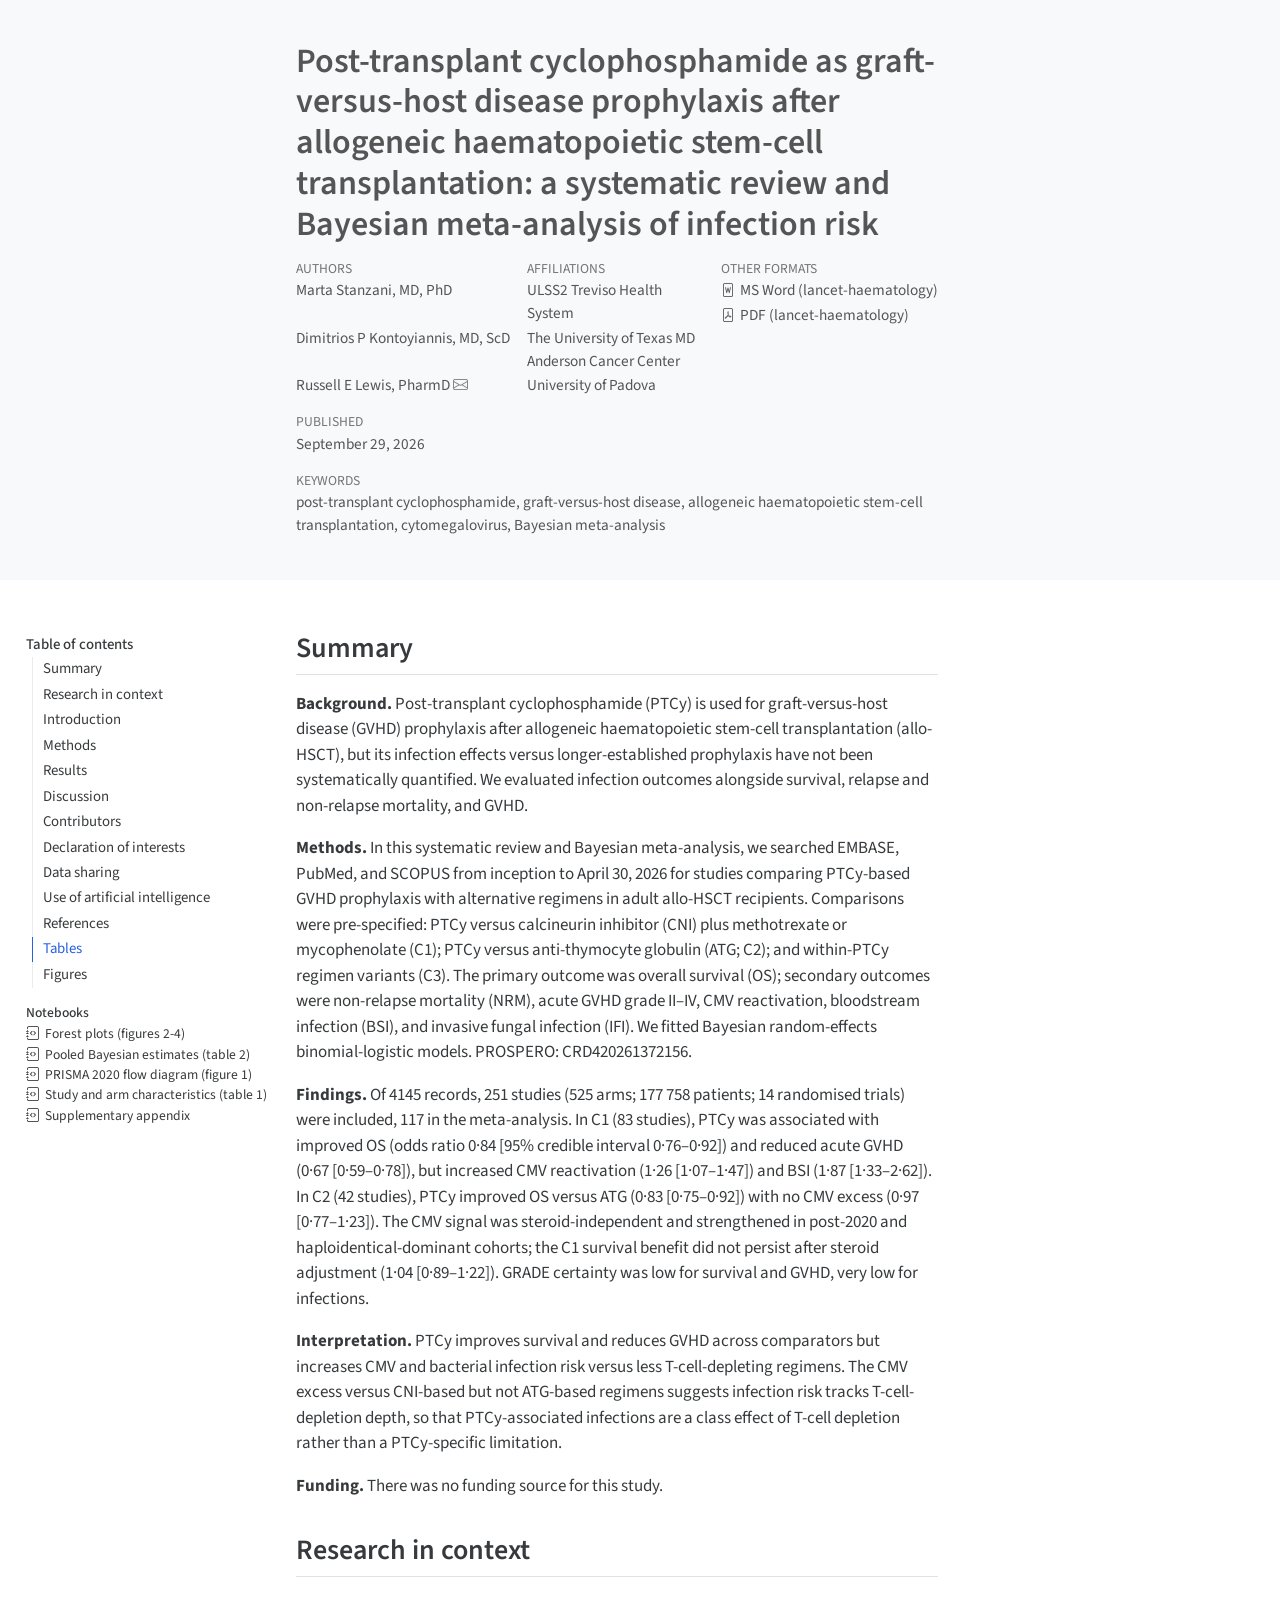
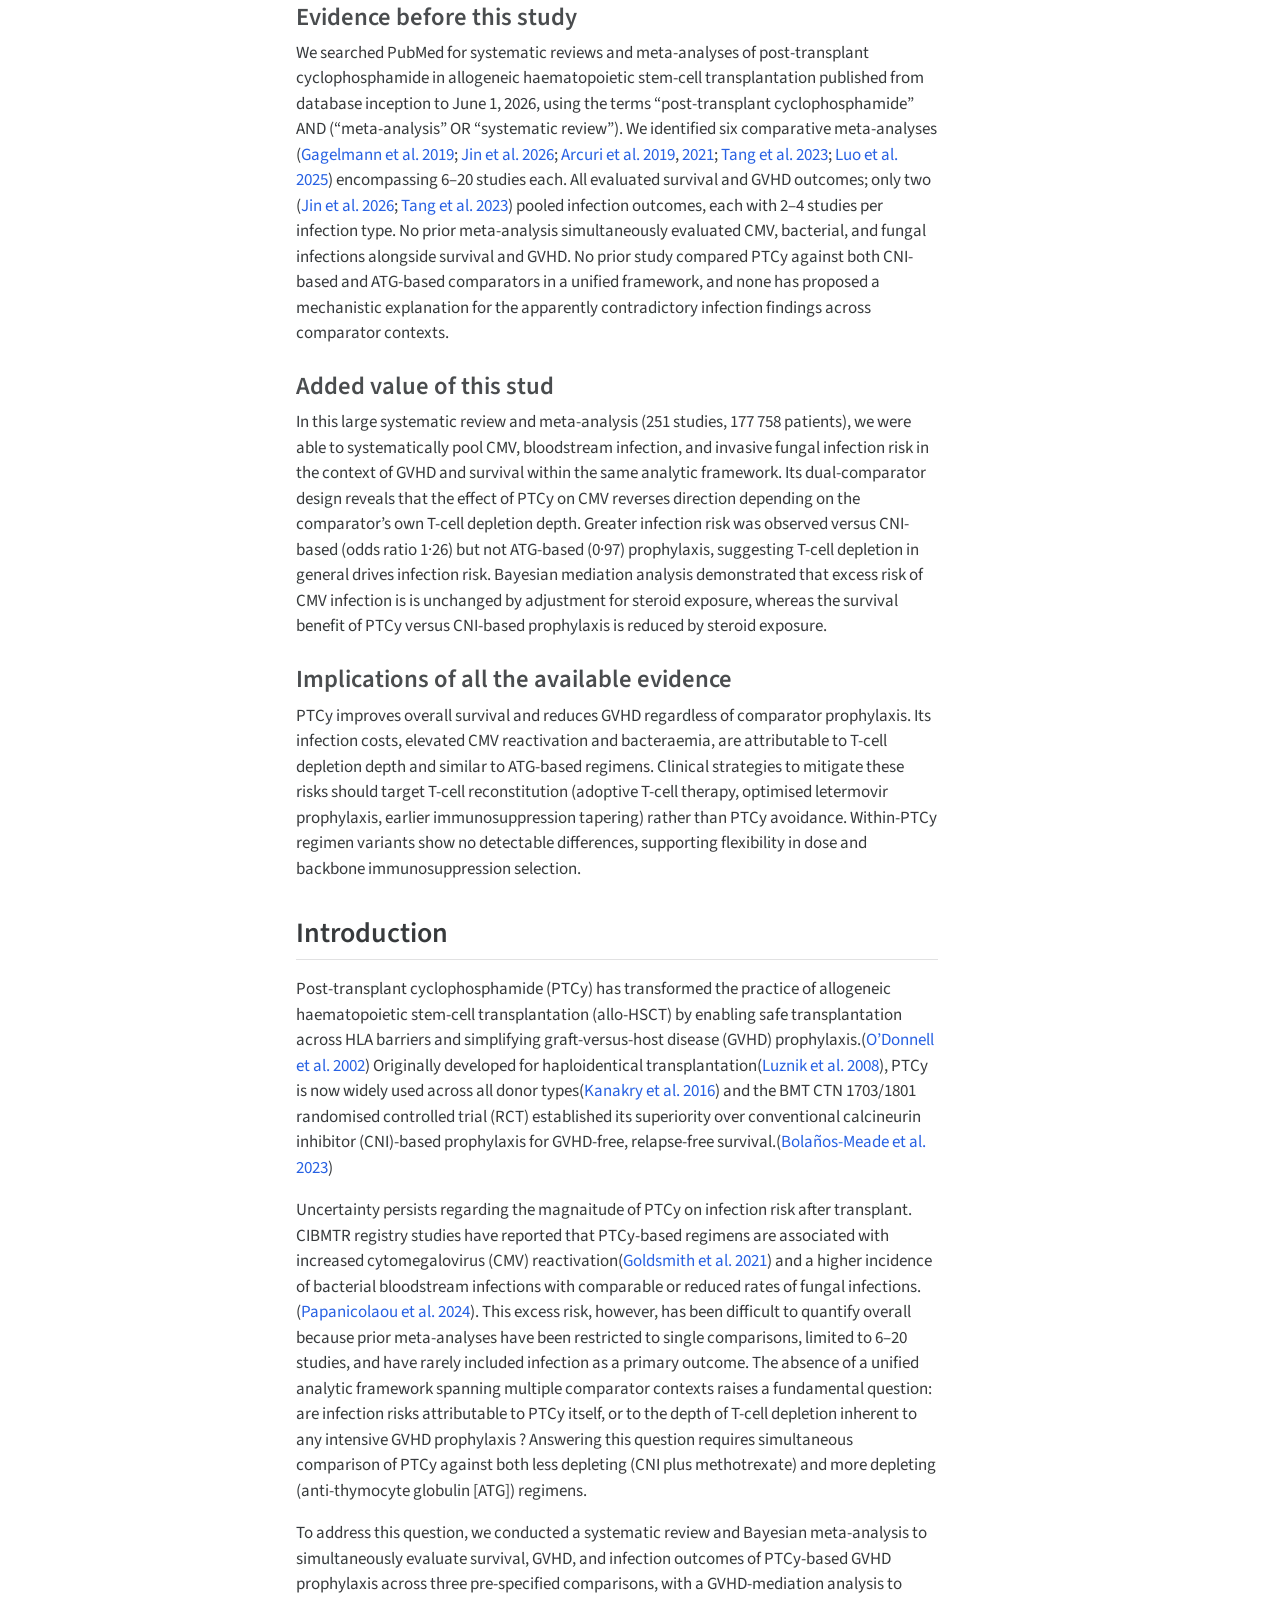
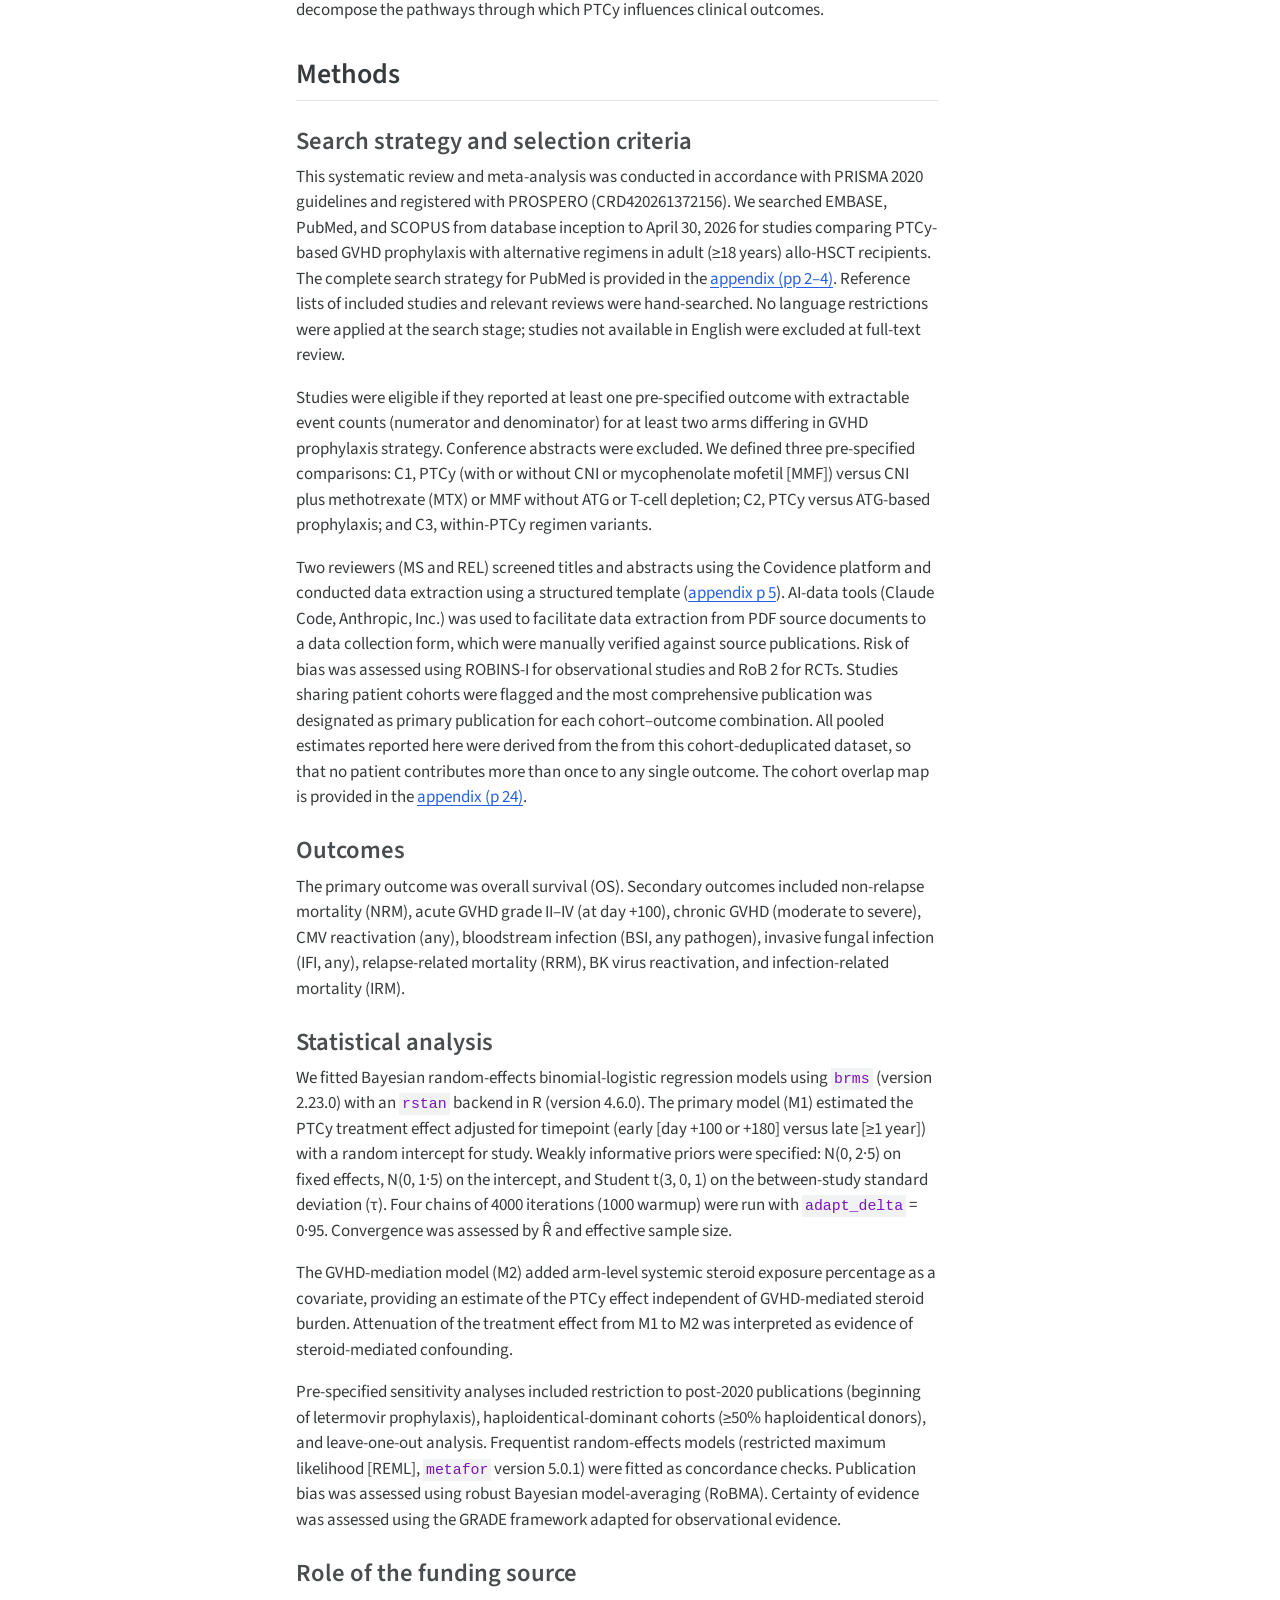
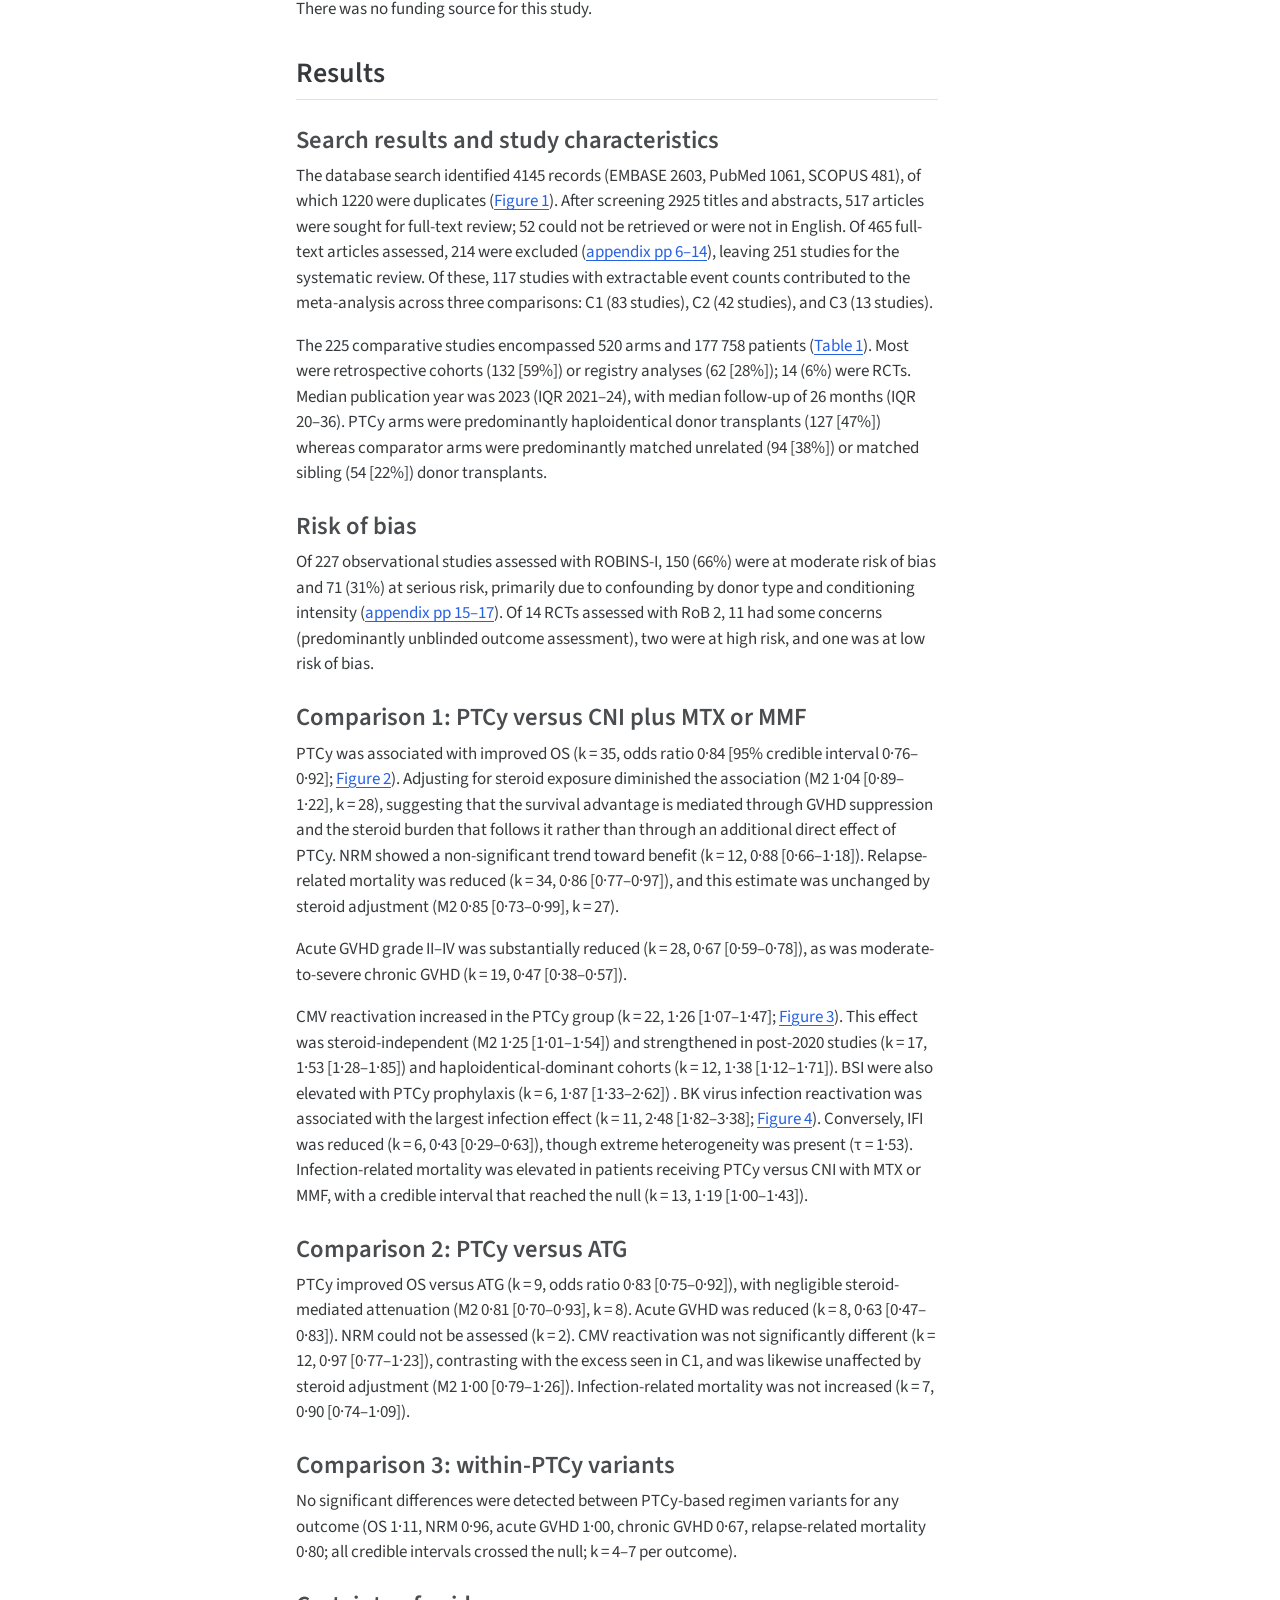
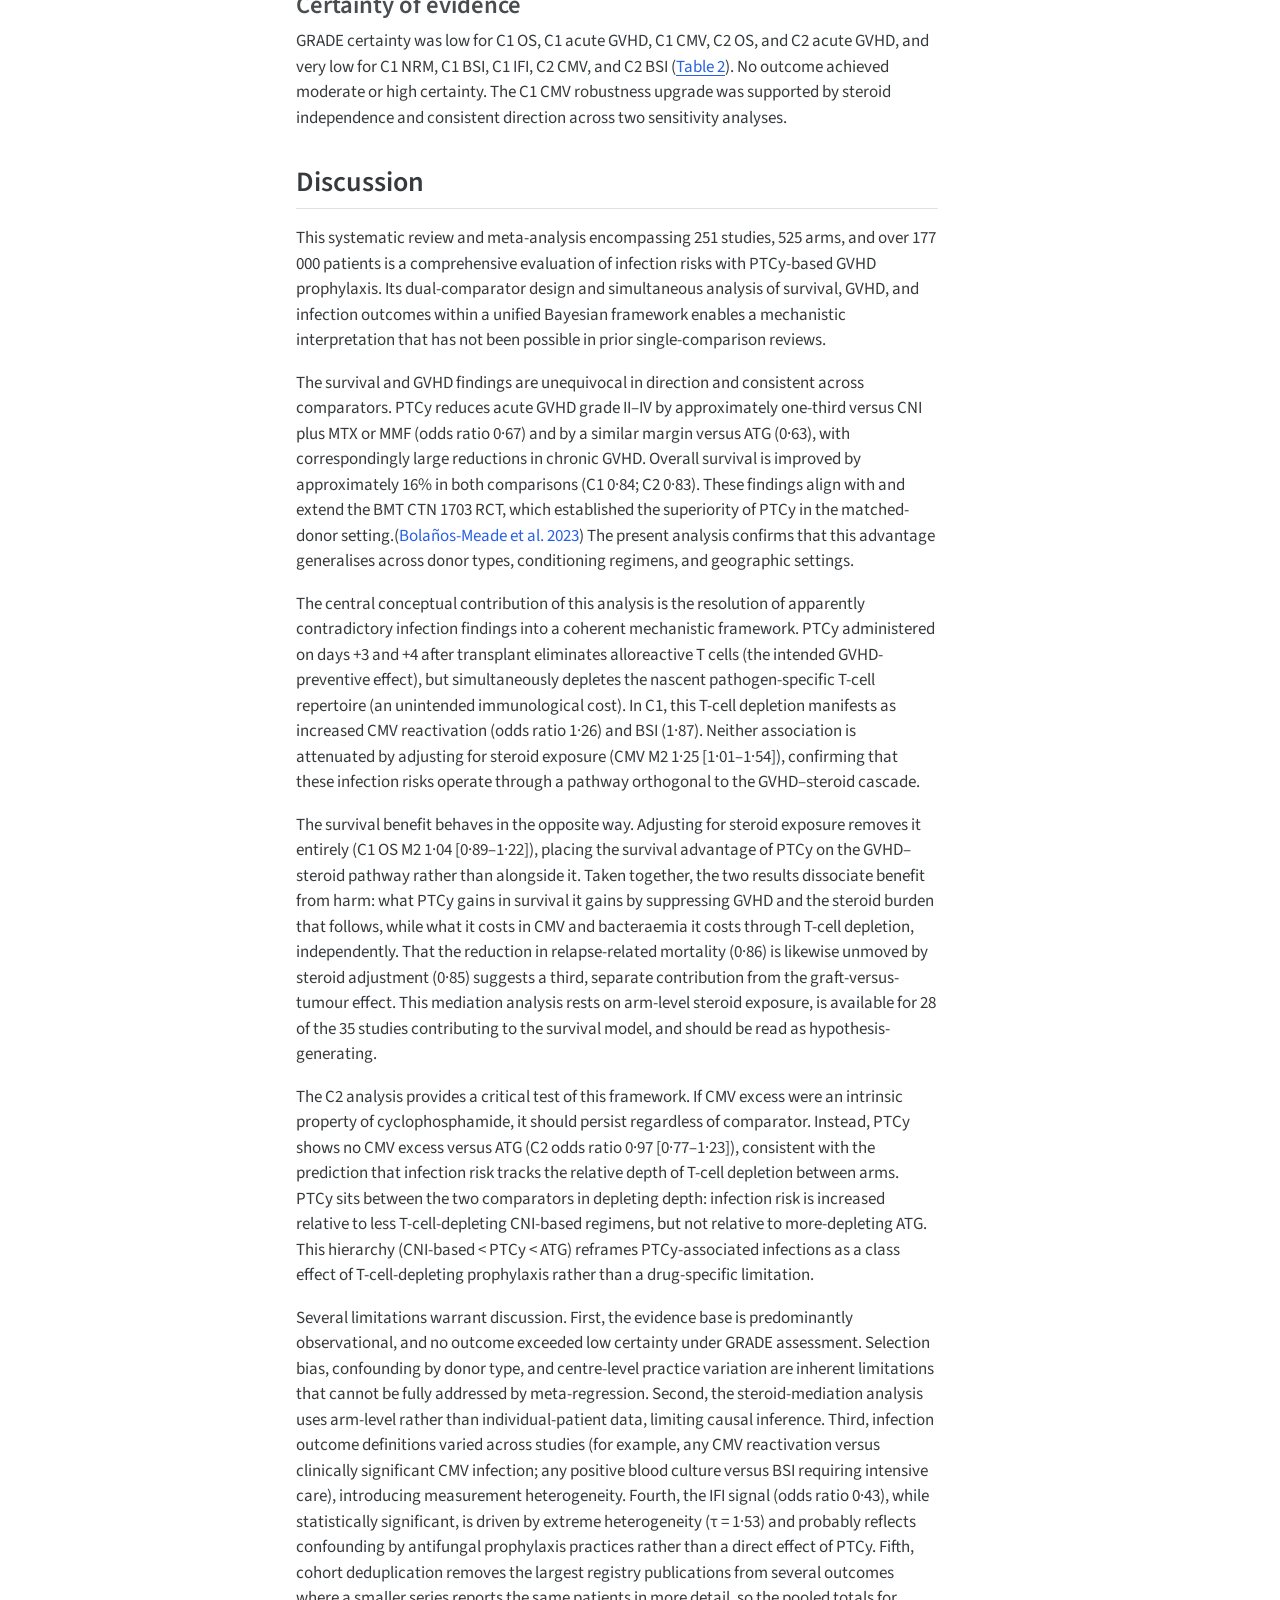
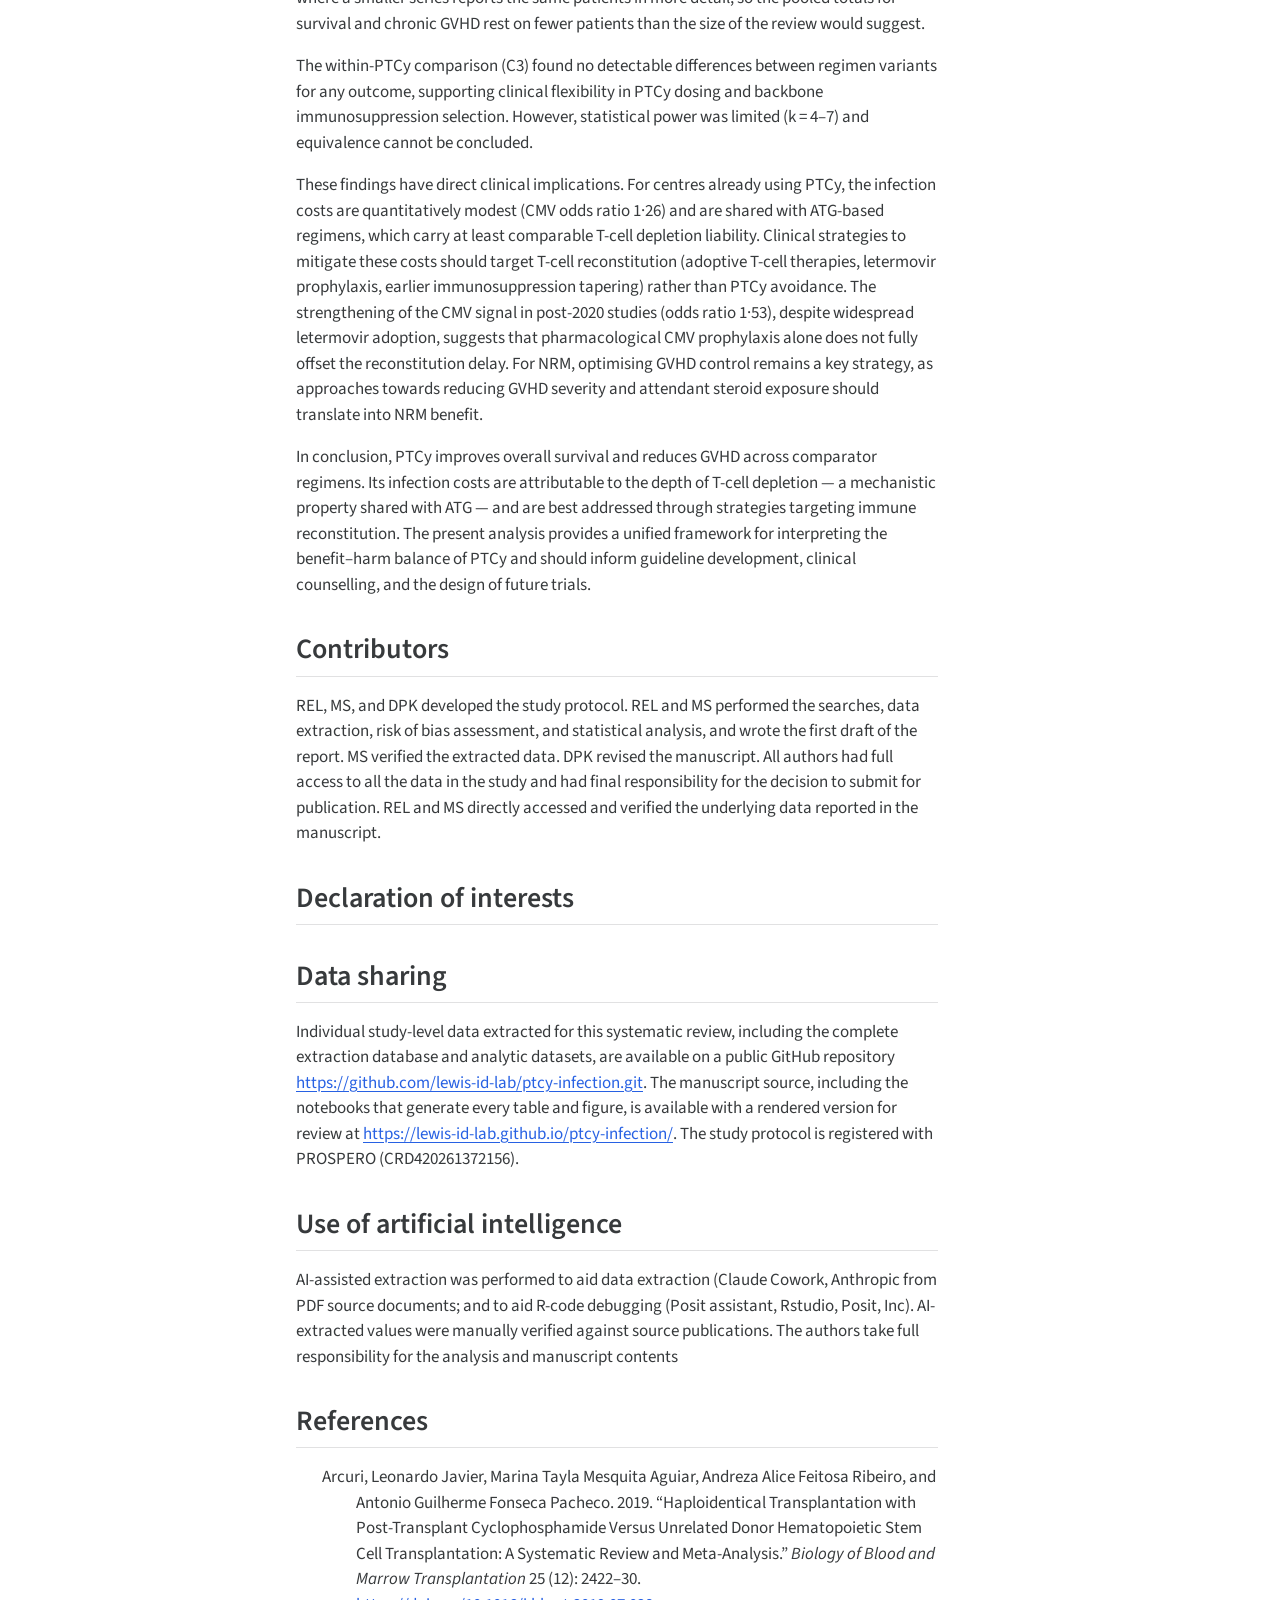
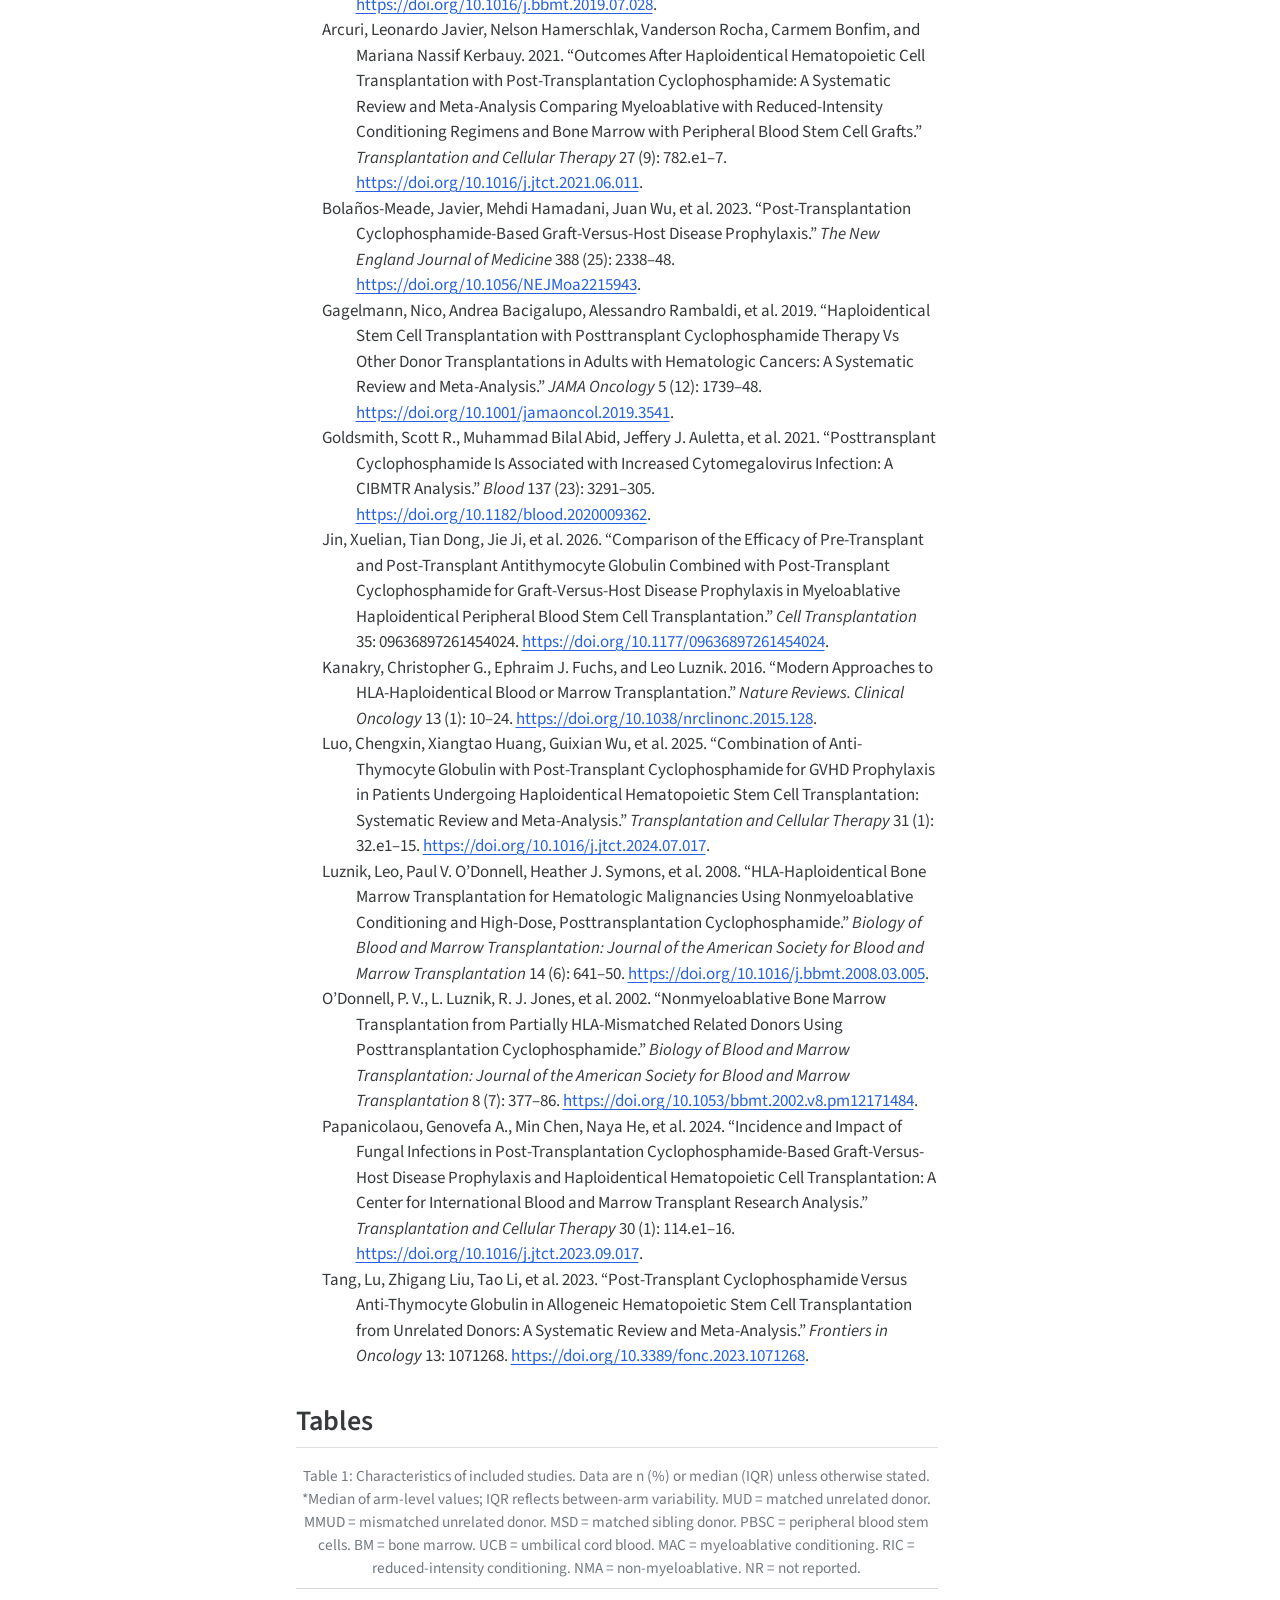
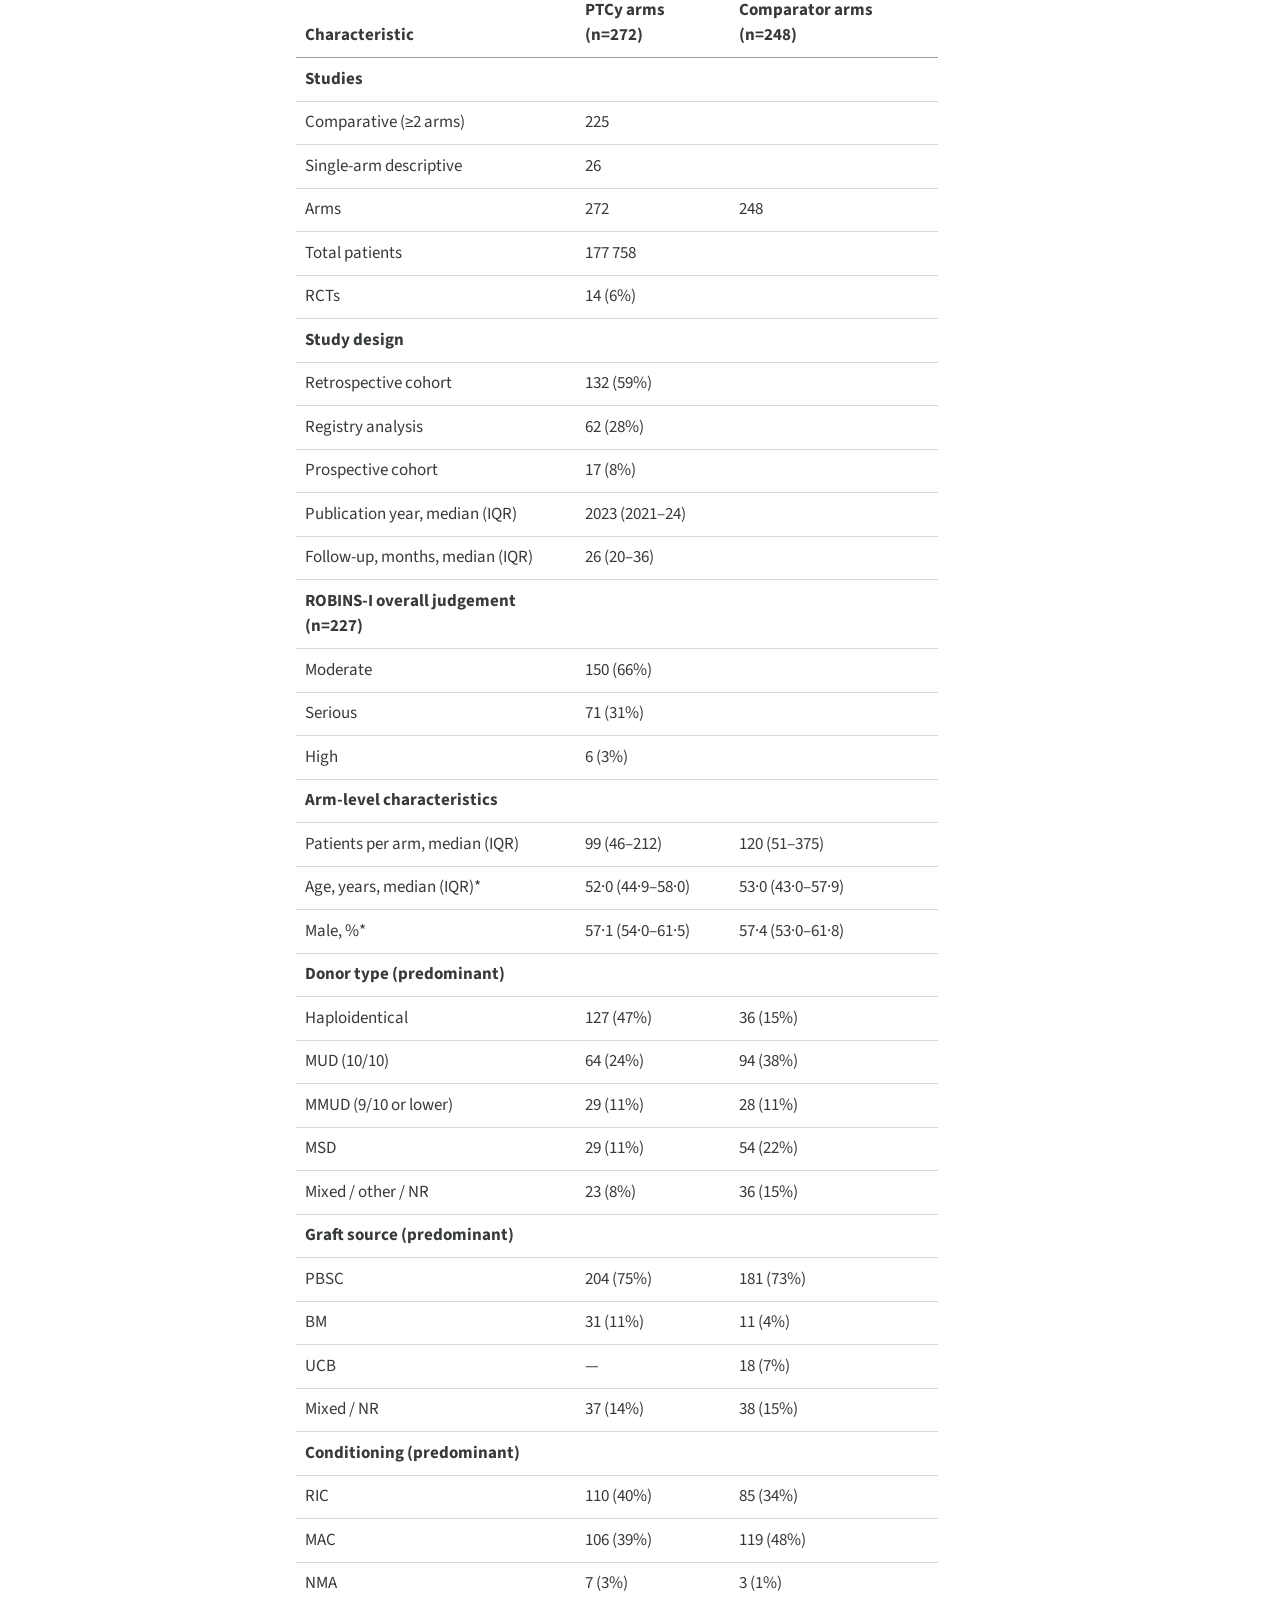
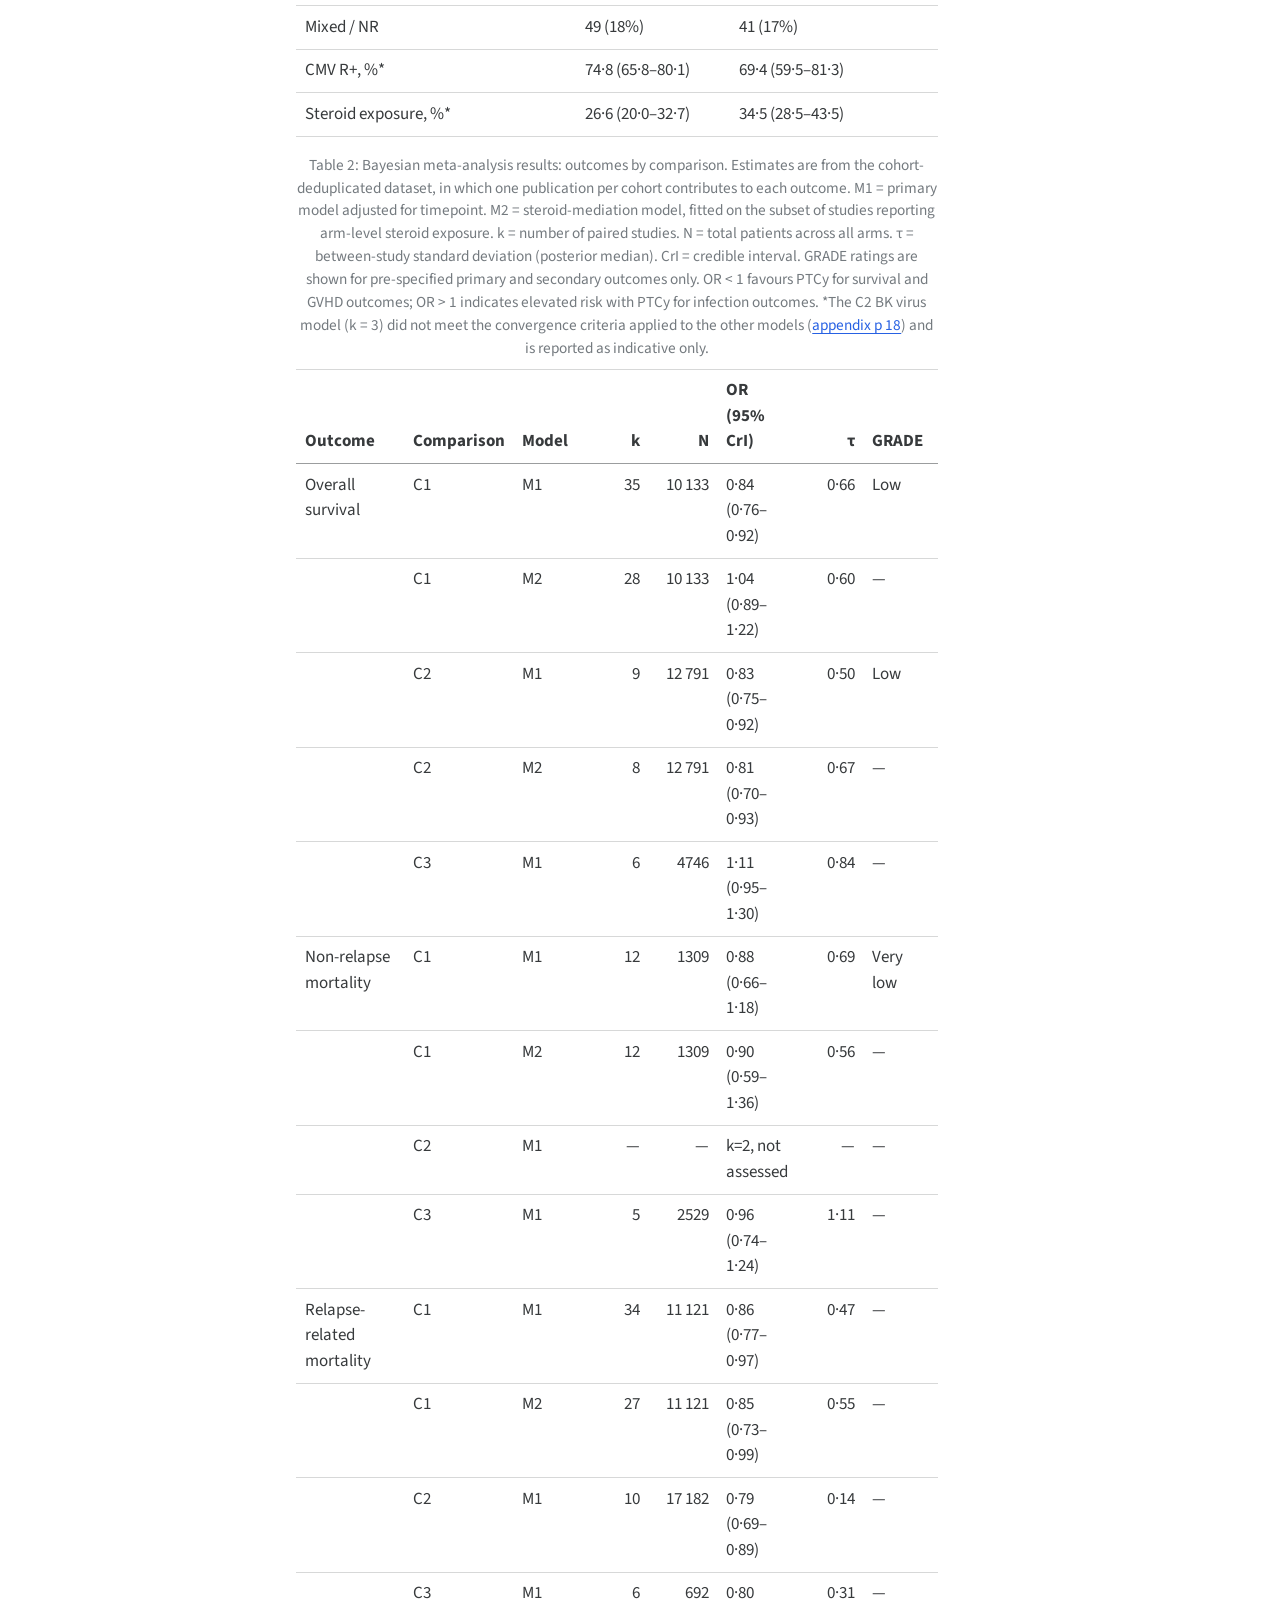
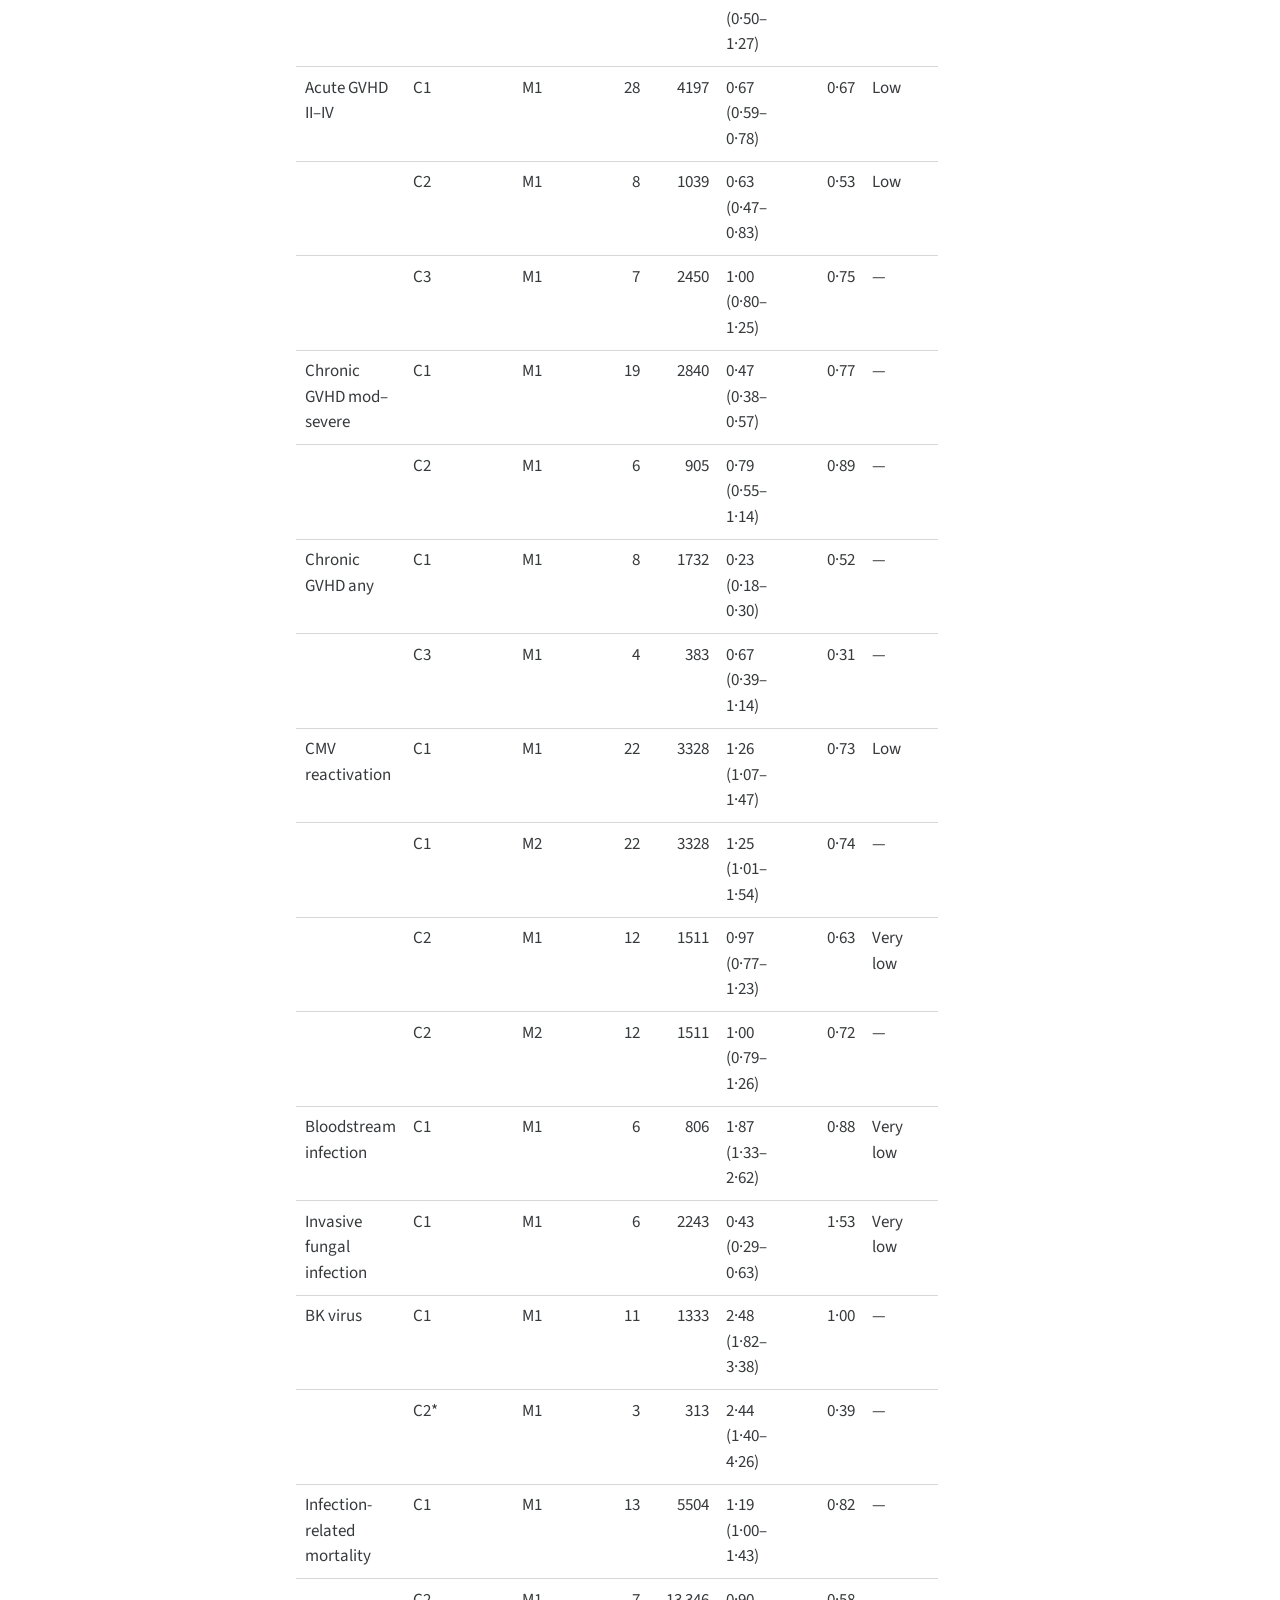
==== commit 52d8413b: "Built site for gh-pages" ====
--- a/index.html
+++ b/index.html
@@ -195,7 +195,7 @@
   <li><a href="#tables" id="toc-tables" class="nav-link" data-scroll-target="#tables">Tables</a></li>
   <li><a href="#figures" id="toc-figures" class="nav-link" data-scroll-target="#figures">Figures</a></li>
   </ul>
-<div class="quarto-alternate-notebooks"><h2>Notebooks</h2><ul><li><a href="notebooks/forest-plots-preview.html"><i class="bi bi-journal-code"></i>Forest plots (figures 2-4)</a></li><li><a href="notebooks/pooled-estimates-preview.html"><i class="bi bi-journal-code"></i>Pooled Bayesian estimates (table 2)</a></li><li><a href="notebooks/prisma-flow-preview.html"><i class="bi bi-journal-code"></i>PRISMA 2020 flow diagram (figure 1)</a></li><li><a href="notebooks/study-characteristics-preview.html"><i class="bi bi-journal-code"></i>Study and arm characteristics (table 1)</a></li></ul></div></nav>
+<div class="quarto-alternate-notebooks"><h2>Notebooks</h2><ul><li><a href="notebooks/forest-plots-preview.html"><i class="bi bi-journal-code"></i>Forest plots (figures 2-4)</a></li><li><a href="notebooks/pooled-estimates-preview.html"><i class="bi bi-journal-code"></i>Pooled Bayesian estimates (table 2)</a></li><li><a href="notebooks/prisma-flow-preview.html"><i class="bi bi-journal-code"></i>PRISMA 2020 flow diagram (figure 1)</a></li><li><a href="notebooks/study-characteristics-preview.html"><i class="bi bi-journal-code"></i>Study and arm characteristics (table 1)</a></li><li><a href="appendix-preview.html"><i class="bi bi-journal-code"></i>Supplementary appendix</a></li></ul></div></nav>
 </div>
 <div id="quarto-margin-sidebar" class="sidebar margin-sidebar zindex-bottom">
 </div>
@@ -257,9 +257,9 @@
 <h2 class="anchored" data-anchor-id="methods">Methods</h2>
 <section id="search-strategy-and-selection-criteria" class="level3">
 <h3 class="anchored" data-anchor-id="search-strategy-and-selection-criteria">Search strategy and selection criteria</h3>
-<p>This systematic review and meta-analysis was conducted in accordance with PRISMA 2020 guidelines and registered with PROSPERO (CRD420261372156). We searched EMBASE, PubMed, and SCOPUS from database inception to April 30, 2026 for studies comparing PTCy-based GVHD prophylaxis with alternative regimens in adult (≥18 years) allo-HSCT recipients. The complete search strategy for PubMed is provided in the appendix (pp 2–4). Reference lists of included studies and relevant reviews were hand-searched. No language restrictions were applied at the search stage; studies not available in English were excluded at full-text review.</p>
+<p>This systematic review and meta-analysis was conducted in accordance with PRISMA 2020 guidelines and registered with PROSPERO (CRD420261372156). We searched EMBASE, PubMed, and SCOPUS from database inception to April 30, 2026 for studies comparing PTCy-based GVHD prophylaxis with alternative regimens in adult (≥18 years) allo-HSCT recipients. The complete search strategy for PubMed is provided in the <a href="appendix-preview.html#s1.-search-strategy">appendix (pp 2–4)</a>. Reference lists of included studies and relevant reviews were hand-searched. No language restrictions were applied at the search stage; studies not available in English were excluded at full-text review.</p>
 <p>Studies were eligible if they reported at least one pre-specified outcome with extractable event counts (numerator and denominator) for at least two arms differing in GVHD prophylaxis strategy. Conference abstracts were excluded. We defined three pre-specified comparisons: C1, PTCy (with or without CNI or mycophenolate mofetil [MMF]) versus CNI plus methotrexate (MTX) or MMF without ATG or T-cell depletion; C2, PTCy versus ATG-based prophylaxis; and C3, within-PTCy regimen variants.</p>
-<p>Two reviewers (MS and REL) screened titles and abstracts using the Covidence platform and conducted data extraction using a structured template (appendix p 5). AI-data tools (Claude Code, Anthropic, Inc.) was used to facilitate data extraction from PDF source documents to a data collection form, which were manually verified against source publications. Risk of bias was assessed using ROBINS-I for observational studies and RoB 2 for RCTs. Studies sharing patient cohorts were flagged and the most comprehensive publication was designated as primary publication for each cohort–outcome combination. All pooled estimates reported here were derived from the from this cohort-deduplicated dataset, so that no patient contributes more than once to any single outcome. The cohort overlap map is provided in the appendix (p 24).</p>
+<p>Two reviewers (MS and REL) screened titles and abstracts using the Covidence platform and conducted data extraction using a structured template (<a href="appendix-preview.html#s3.-characteristics-of-included-studies">appendix p 5</a>). AI-data tools (Claude Code, Anthropic, Inc.) was used to facilitate data extraction from PDF source documents to a data collection form, which were manually verified against source publications. Risk of bias was assessed using ROBINS-I for observational studies and RoB 2 for RCTs. Studies sharing patient cohorts were flagged and the most comprehensive publication was designated as primary publication for each cohort–outcome combination. All pooled estimates reported here were derived from the from this cohort-deduplicated dataset, so that no patient contributes more than once to any single outcome. The cohort overlap map is provided in the <a href="appendix-preview.html#s12.-cohort-overlap">appendix (p 24)</a>.</p>
 </section>
 <section id="outcomes" class="level3">
 <h3 class="anchored" data-anchor-id="outcomes">Outcomes</h3>
@@ -280,12 +280,12 @@
 <h2 class="anchored" data-anchor-id="results">Results</h2>
 <section id="search-results-and-study-characteristics" class="level3">
 <h3 class="anchored" data-anchor-id="search-results-and-study-characteristics">Search results and study characteristics</h3>
-<p>The database search identified 4145 records (EMBASE 2603, PubMed 1061, SCOPUS 481), of which 1220 were duplicates (<a href="#fig-prisma" class="quarto-xref">Figure&nbsp;1</a>). After screening 2925 titles and abstracts, 517 articles were sought for full-text review; 52 could not be retrieved or were not in English. Of 465 full-text articles assessed, 214 were excluded (appendix pp 6–14), leaving 251 studies for the systematic review. Of these, 117 studies with extractable event counts contributed to the meta-analysis across three comparisons: C1 (83 studies), C2 (42 studies), and C3 (13 studies).</p>
+<p>The database search identified 4145 records (EMBASE 2603, PubMed 1061, SCOPUS 481), of which 1220 were duplicates (<a href="#fig-prisma" class="quarto-xref">Figure&nbsp;1</a>). After screening 2925 titles and abstracts, 517 articles were sought for full-text review; 52 could not be retrieved or were not in English. Of 465 full-text articles assessed, 214 were excluded (<a href="appendix-preview.html#s2.-studies-excluded-at-full-text-screening-n214">appendix pp 6–14</a>), leaving 251 studies for the systematic review. Of these, 117 studies with extractable event counts contributed to the meta-analysis across three comparisons: C1 (83 studies), C2 (42 studies), and C3 (13 studies).</p>
 <p>The 225 comparative studies encompassed 520 arms and 177 758 patients (<a href="#tbl-characteristics" class="quarto-xref">Table&nbsp;1</a>). Most were retrospective cohorts (132 [59%]) or registry analyses (62 [28%]); 14 (6%) were RCTs. Median publication year was 2023 (IQR 2021–24), with median follow-up of 26 months (IQR 20–36). PTCy arms were predominantly haploidentical donor transplants (127 [47%]) whereas comparator arms were predominantly matched unrelated (94 [38%]) or matched sibling (54 [22%]) donor transplants.</p>
 </section>
 <section id="risk-of-bias" class="level3">
 <h3 class="anchored" data-anchor-id="risk-of-bias">Risk of bias</h3>
-<p>Of 227 observational studies assessed with ROBINS-I, 150 (66%) were at moderate risk of bias and 71 (31%) at serious risk, primarily due to confounding by donor type and conditioning intensity (appendix pp 15–17). Of 14 RCTs assessed with RoB 2, 11 had some concerns (predominantly unblinded outcome assessment), two were at high risk, and one was at low risk of bias.</p>
+<p>Of 227 observational studies assessed with ROBINS-I, 150 (66%) were at moderate risk of bias and 71 (31%) at serious risk, primarily due to confounding by donor type and conditioning intensity (<a href="appendix-preview.html#s5.-risk-of-bias">appendix pp 15–17</a>). Of 14 RCTs assessed with RoB 2, 11 had some concerns (predominantly unblinded outcome assessment), two were at high risk, and one was at low risk of bias.</p>
 </section>
 <section id="comparison-1-ptcy-versus-cni-plus-mtx-or-mmf" class="level3">
 <h3 class="anchored" data-anchor-id="comparison-1-ptcy-versus-cni-plus-mtx-or-mmf">Comparison 1: PTCy versus CNI plus MTX or MMF</h3>
@@ -334,11 +334,11 @@
 </section>
 <section id="data-sharing" class="level2">
 <h2 class="anchored" data-anchor-id="data-sharing">Data sharing</h2>
-<p>Individual study-level data extracted for this systematic review, including the complete extraction database and analytic datasets, are available on a public GitHub repository (<a href="https://github.com/Russlewisbo/ptcy_metaanalys" class="uri">https://github.com/Russlewisbo/ptcy_metaanalys</a>). The manuscript source, including the notebooks that generate every table and figure, is available at <a href="https://github.com/lewis-id-lab/ptcy-infection" class="uri">https://github.com/lewis-id-lab/ptcy-infection</a>, with a rendered version for review at <a href="https://lewis-id-lab.github.io/ptcy-infection/" class="uri">https://lewis-id-lab.github.io/ptcy-infection/</a>. The study protocol is registered with PROSPERO (CRD420261372156).</p>
+<p>Individual study-level data extracted for this systematic review, including the complete extraction database and analytic datasets, are available on a public GitHub repository <a href="https://github.com/lewis-id-lab/ptcy-infection.git" class="uri">https://github.com/lewis-id-lab/ptcy-infection.git</a>. The manuscript source, including the notebooks that generate every table and figure, is available with a rendered version for review at <a href="https://lewis-id-lab.github.io/ptcy-infection/" class="uri">https://lewis-id-lab.github.io/ptcy-infection/</a>. The study protocol is registered with PROSPERO (CRD420261372156).</p>
 </section>
 <section id="use-of-artificial-intelligence" class="level2">
 <h2 class="anchored" data-anchor-id="use-of-artificial-intelligence">Use of artificial intelligence</h2>
-<p>AI-assisted extraction was performed to accelerate data extraction from PDF source documents; all AI-extracted values were manually verified against source publications.</p>
+<p>AI-assisted extraction was performed to aid data extraction (Claude Cowork, Anthropic from PDF source documents; and to aid R-code debugging (Posit assistant, Rstudio, Posit, Inc). AI-extracted values were manually verified against source publications. The authors take full responsibility for the analysis and manuscript contents</p>
 <!-- TODO: the Methods and this statement named different tools in the source
      document (Claude Cowork vs Posit Assistant). Name the one actually used,
      with version and vendor, in both places. -->
@@ -601,7 +601,7 @@
 <div id="tbl-results" class="quarto-float quarto-figure quarto-figure-center anchored">
 <figure class="quarto-float quarto-float-tbl figure">
 <figcaption class="quarto-float-caption-top quarto-float-caption quarto-float-tbl" id="tbl-results-caption-0ceaefa1-69ba-4598-a22c-09a6ac19f8ca">
-Table&nbsp;2: Bayesian meta-analysis results: outcomes by comparison. Estimates are from the cohort-deduplicated dataset, in which one publication per cohort contributes to each outcome. M1 = primary model adjusted for timepoint. M2 = steroid-mediation model, fitted on the subset of studies reporting arm-level steroid exposure. k = number of paired studies. N = total patients across all arms. τ = between-study standard deviation (posterior median). CrI = credible interval. GRADE ratings are shown for pre-specified primary and secondary outcomes only. OR &lt; 1 favours PTCy for survival and GVHD outcomes; OR &gt; 1 indicates elevated risk with PTCy for infection outcomes. *The C2 BK virus model (k = 3) did not meet the convergence criteria applied to the other models (appendix p 18) and is reported as indicative only.
+Table&nbsp;2: Bayesian meta-analysis results: outcomes by comparison. Estimates are from the cohort-deduplicated dataset, in which one publication per cohort contributes to each outcome. M1 = primary model adjusted for timepoint. M2 = steroid-mediation model, fitted on the subset of studies reporting arm-level steroid exposure. k = number of paired studies. N = total patients across all arms. τ = between-study standard deviation (posterior median). CrI = credible interval. GRADE ratings are shown for pre-specified primary and secondary outcomes only. OR &lt; 1 favours PTCy for survival and GVHD outcomes; OR &gt; 1 indicates elevated risk with PTCy for infection outcomes. *The C2 BK virus model (k = 3) did not meet the convergence criteria applied to the other models (<a href="appendix-preview.html#s7.-mcmc-diagnostics">appendix p 18</a>) and is reported as indicative only.
 </figcaption>
 <div aria-describedby="tbl-results-caption-0ceaefa1-69ba-4598-a22c-09a6ac19f8ca">
 <table class="caption-top table">
@@ -943,7 +943,7 @@
 <a href="figures/Figure1_PRISMA_flow_diagram.png" class="lightbox" data-gallery="quarto-lightbox-gallery-1" title="Figure&nbsp;1: Study selection (PRISMA 2020 flow diagram). 4145 records were identified from databases (EMBASE 2603, PubMed 1061, SCOPUS 481) and 1220 duplicates removed. 2925 records were screened and 2408 excluded at title and abstract. 517 reports were sought for retrieval; 52 were not retrieved or not in English. 465 full-text reports were assessed and 214 excluded (appendix pp 6–14). 251 studies were included in the systematic review; 117 with extractable event counts were included in the meta-analysis (C1 83 studies; C2 42 studies; C3 13 studies)."><img src="figures/Figure1_PRISMA_flow_diagram.png" class="img-fluid figure-img"></a>
 </div>
 <figcaption class="quarto-float-caption-bottom quarto-float-caption quarto-float-fig" id="fig-prisma-caption-0ceaefa1-69ba-4598-a22c-09a6ac19f8ca">
-Figure&nbsp;1: <strong>Study selection (PRISMA 2020 flow diagram).</strong> 4145 records were identified from databases (EMBASE 2603, PubMed 1061, SCOPUS 481) and 1220 duplicates removed. 2925 records were screened and 2408 excluded at title and abstract. 517 reports were sought for retrieval; 52 were not retrieved or not in English. 465 full-text reports were assessed and 214 excluded (appendix pp 6–14). 251 studies were included in the systematic review; 117 with extractable event counts were included in the meta-analysis (C1 83 studies; C2 42 studies; C3 13 studies).
+Figure&nbsp;1: <strong>Study selection (PRISMA 2020 flow diagram).</strong> 4145 records were identified from databases (EMBASE 2603, PubMed 1061, SCOPUS 481) and 1220 duplicates removed. 2925 records were screened and 2408 excluded at title and abstract. 517 reports were sought for retrieval; 52 were not retrieved or not in English. 465 full-text reports were assessed and 214 excluded (<a href="appendix-preview.html#s2.-studies-excluded-at-full-text-screening-n214">appendix pp 6–14</a>). 251 studies were included in the systematic review; 117 with extractable event counts were included in the meta-analysis (C1 83 studies; C2 42 studies; C3 13 studies).
 </figcaption>
 </figure>
 </div>
